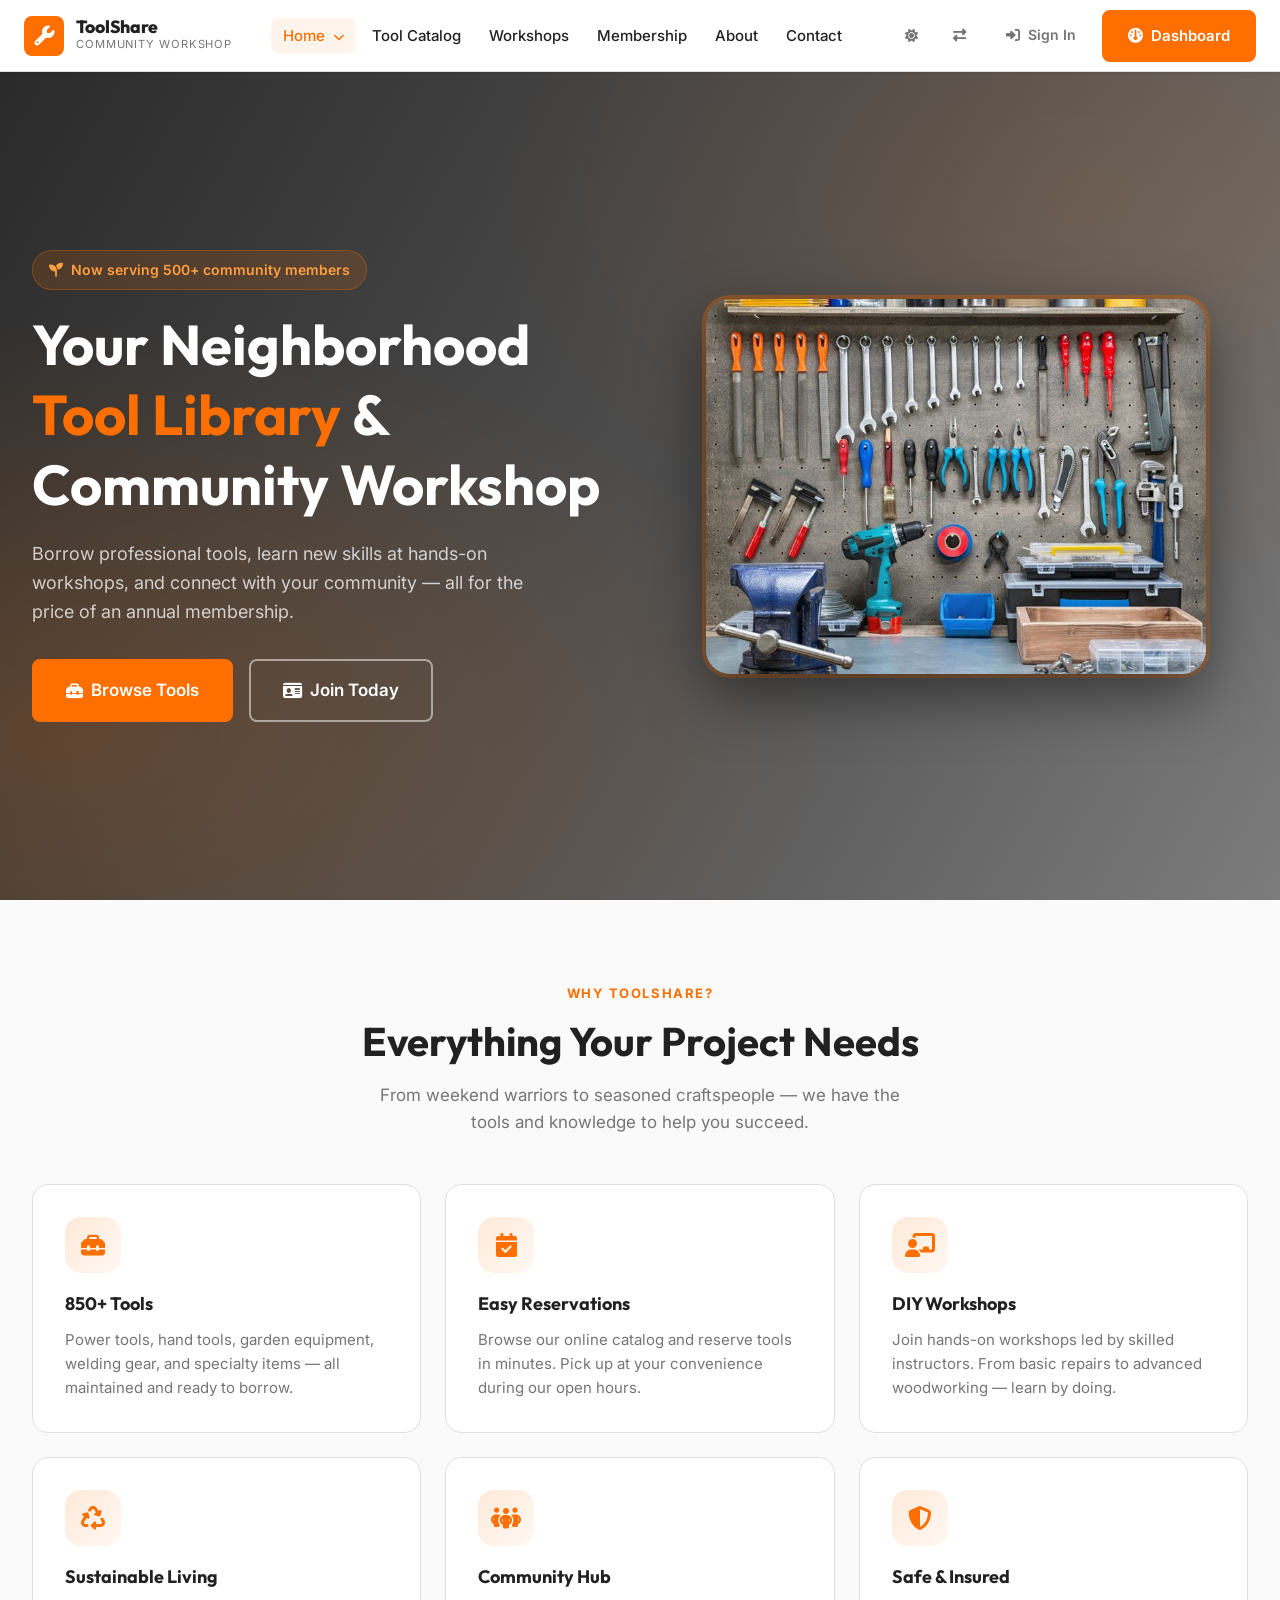
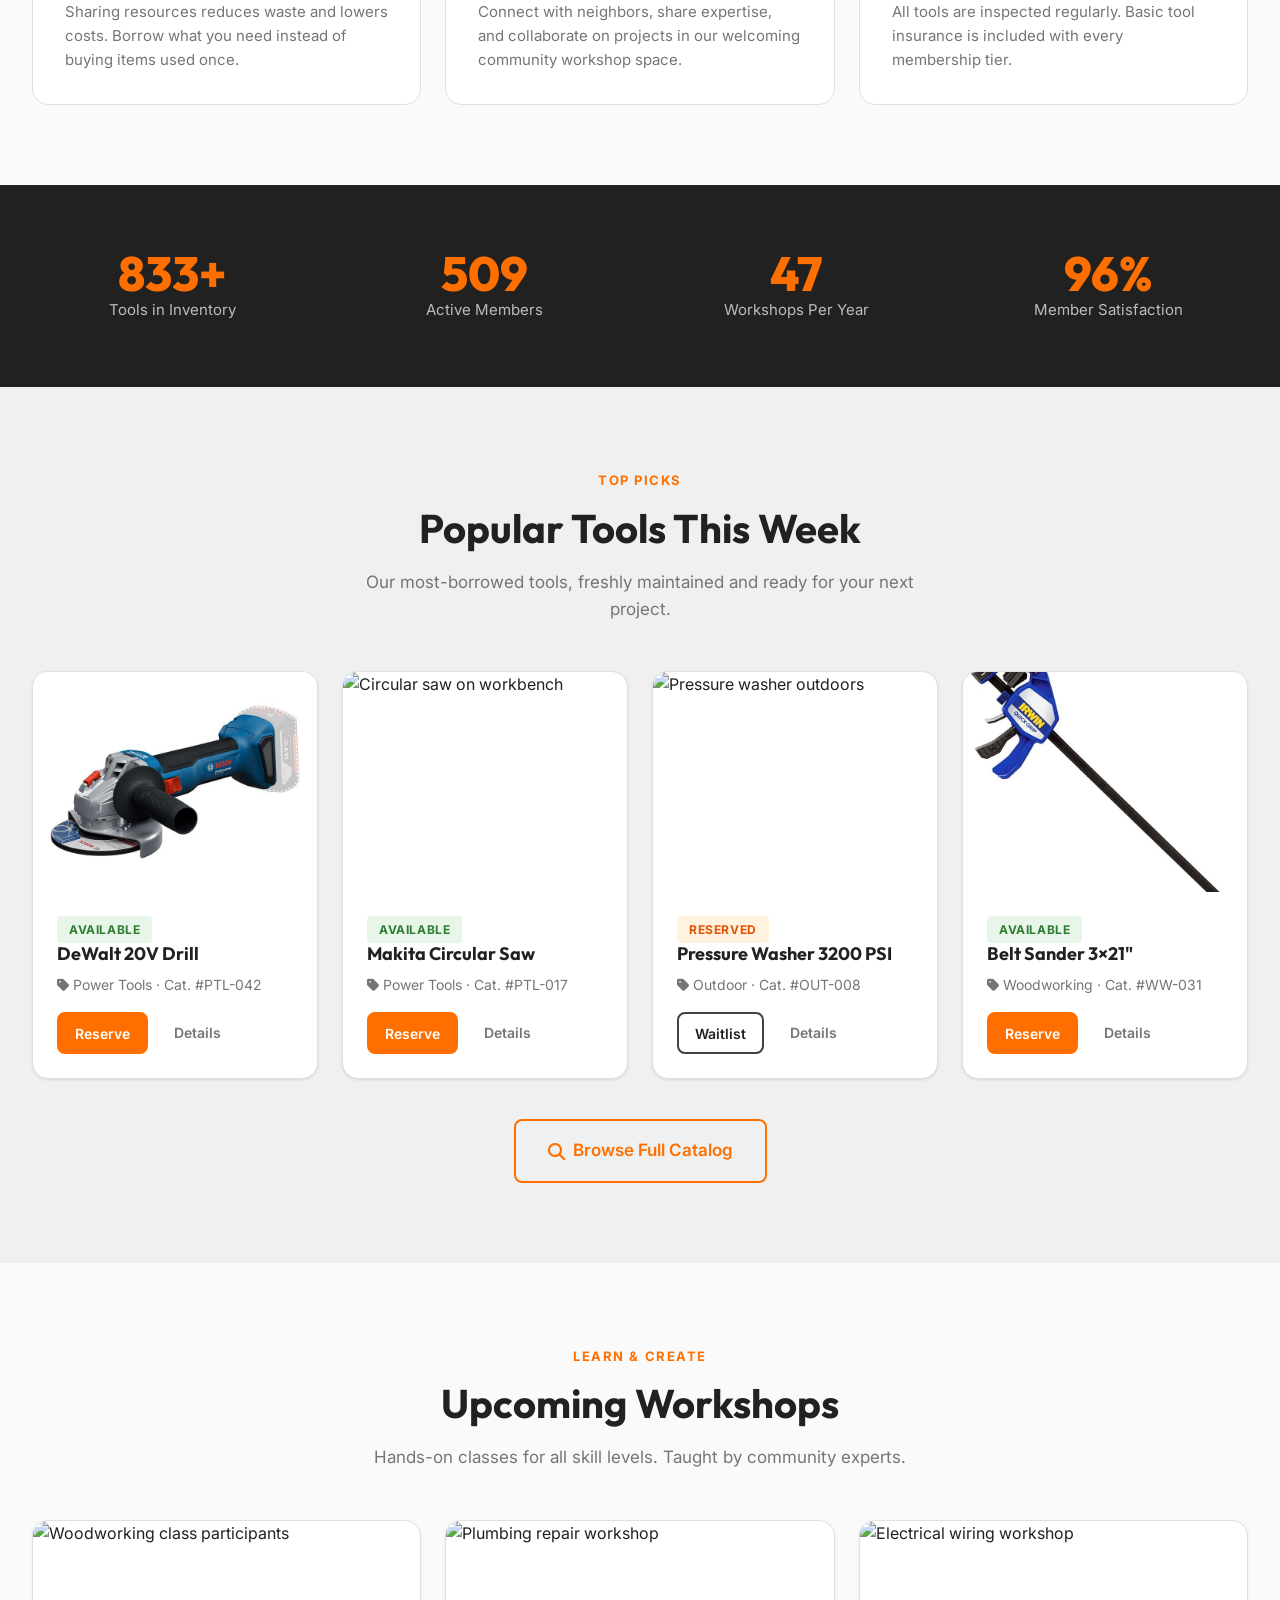
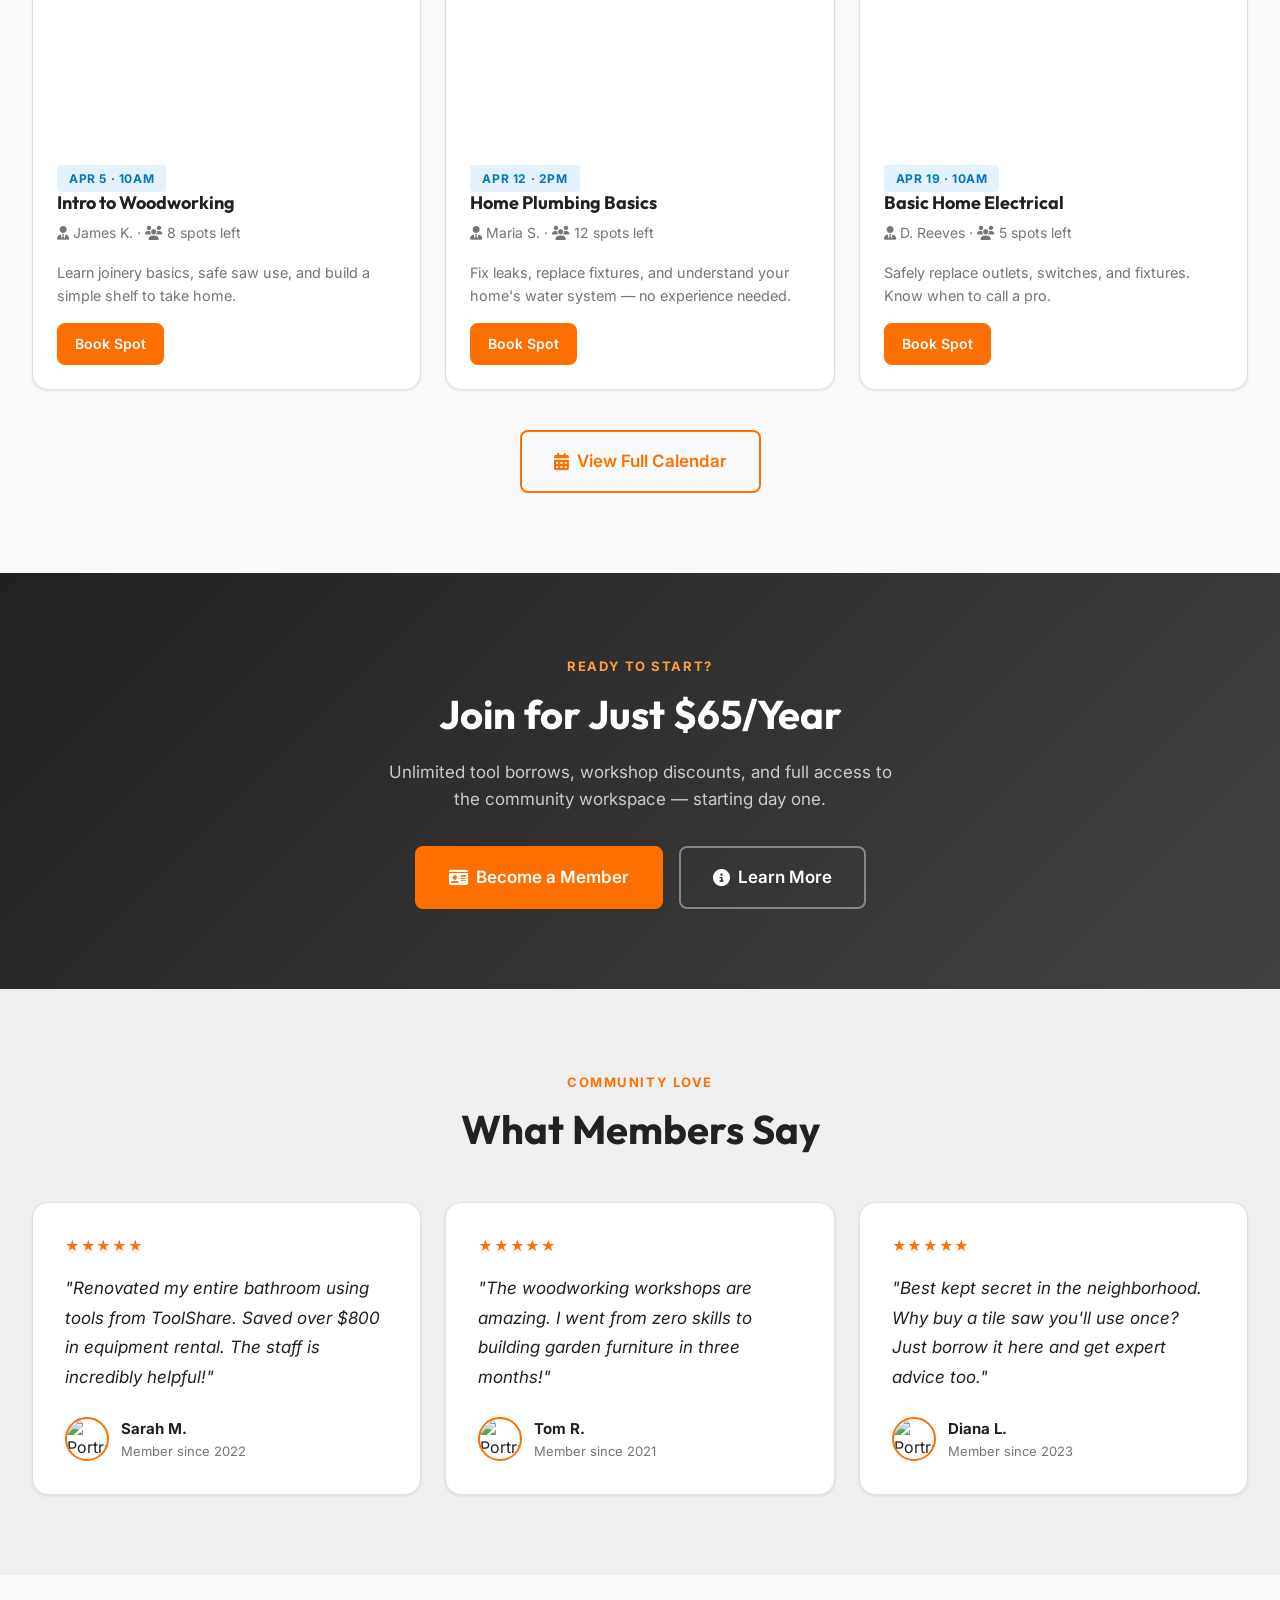
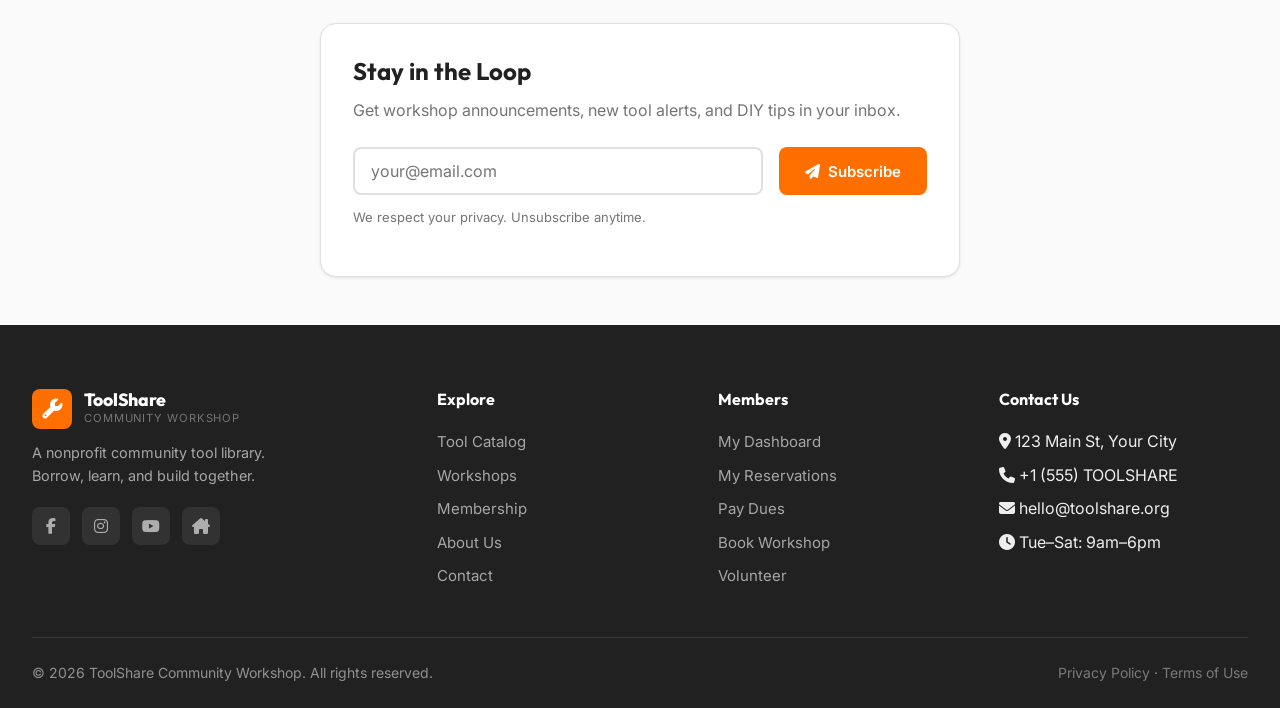
==== index.html @ 98b86b9d "first commit" ====
<!DOCTYPE html>
<html lang="en" data-theme="light" dir="ltr">
<head>
  <meta charset="UTF-8"/>
  <meta name="viewport" content="width=device-width, initial-scale=1.0"/>
  <title>ToolShare – Neighborhood Tool Library & Community Workshop</title>
  <link rel="icon" type="image/svg+xml" href="assets/images/favicon.svg" />
  <meta name="description" content="Borrow tools, reserve equipment, and join DIY workshops at your neighborhood Tool Library. Free for members, open to the community."/>
  <meta name="keywords" content="tool library, DIY workshops, tool rental, community workshop, neighborhood tools"/>
  <meta property="og:title" content="ToolShare – Neighborhood Tool Library"/>
  <meta property="og:description" content="Borrow tools, reserve equipment, and join DIY workshops at your neighborhood Tool Library."/>
  <meta property="og:type" content="website"/>
  <link rel="canonical" href="https://yourdomain.com/"/>
  <!-- Fonts -->
  <link rel="preconnect" href="https://fonts.googleapis.com"/>
  <link rel="preconnect" href="https://fonts.gstatic.com" crossorigin/>
  <link href="https://fonts.googleapis.com/css2?family=Inter:wght@400;500;600;700&family=Outfit:wght@400;600;700;800&display=swap" rel="stylesheet"/>
  <!-- Icons -->
  <link rel="stylesheet" href="https://cdnjs.cloudflare.com/ajax/libs/font-awesome/6.5.0/css/all.min.css"/>
  <!-- Styles -->
  <link rel="stylesheet" href="assets/css/style.css"/>
  <link rel="stylesheet" href="assets/css/dark-mode.css"/>
  <link rel="stylesheet" href="assets/css/rtl.css"/>
  <!-- Structured Data -->
  <script type="application/ld+json">
  {
    "@context": "https://schema.org",
    "@type": "LocalBusiness",
    "name": "ToolShare – Neighborhood Tool Library",
    "description": "Community tool library offering tool rentals and DIY workshops",
    "url": "https://yourdomain.com",
    "telephone": "+1-555-TOOLSHARE",
    "address": { "@type": "PostalAddress", "addressLocality": "Your City", "addressRegion": "ST" }
  }
  </script>
</head>
<body>

<!-- ═══════════════════════ NAVBAR ═══════════════════════ -->
<header role="banner">
  <nav class="navbar" aria-label="Main navigation">
    <div class="navbar__inner">
      <!-- Brand -->
      <a class="navbar__brand" href="index.html" aria-label="ToolShare Home">
        <div class="navbar__logo" aria-hidden="true"><i class="fa-solid fa-wrench"></i></div>
        <div>
          <div class="navbar__name">ToolShare</div>
          <div class="navbar__tagline">Community Workshop</div>
        </div>
      </a>
      <!-- Desktop Links -->
      <ul class="nav-links" role="list">
        <li class="dropdown">
          <a href="#" class="active" aria-haspopup="true" aria-expanded="false">Home <i class="fa-solid fa-chevron-down" style="font-size:0.75em;margin-left:4px;"></i></a>
          <ul class="dropdown-menu" aria-label="Home submenu">
            <li><a href="index.html" class="active">Home 1</a></li>
            <li><a href="index2.html">Home 2</a></li>
          </ul>
        </li>
        <li><a href="pages/catalog.html">Tool Catalog</a></li>
        <li><a href="pages/workshops.html">Workshops</a></li>
        <li><a href="pages/membership.html">Membership</a></li>
        <li><a href="pages/about.html">About</a></li>
        <li><a href="pages/contact.html">Contact</a></li>
      </ul>
      <!-- Controls -->
      <div class="nav-ctrls">
        <button class="icon-btn" id="themeToggle" aria-label="Toggle dark mode" aria-pressed="false">
          <i class="fa-solid fa-sun icon-sun" aria-hidden="true"></i>
          <i class="fa-solid fa-moon icon-moon" aria-hidden="true"></i>
        </button>
        <button class="icon-btn" id="rtlToggle" title="Switch to RTL" aria-label="Toggle RTL layout">
          <i class="fa-solid fa-right-left" aria-hidden="true"></i>
        </button>
        <a href="pages/login.html" class="btn btn-ghost btn-sm hd">
          <i class="fa-solid fa-right-to-bracket" aria-hidden="true"></i>Sign In
        </a>
        <a href="dashboard/user.html" class="btn btn-primary hd">
          <i class="fa-solid fa-gauge" aria-hidden="true"></i>Dashboard
        </a>
        <button class="hamburger" id="hamburger" aria-expanded="false" aria-controls="navDrawer" aria-label="Open menu">
          <span></span><span></span><span></span>
        </button>
      </div>
    </div>
  </nav>
  <!-- Mobile Drawer -->
  <div class="nav-drawer" id="navDrawer" role="navigation" aria-label="Mobile navigation">
    <a href="index.html" class="active"><i class="fa-solid fa-house"></i> Home 1</a>
    <a href="index2.html"><i class="fa-solid fa-house"></i> Home 2</a>
    <a href="pages/catalog.html"><i class="fa-solid fa-toolbox"></i> Tool Catalog</a>
    <a href="pages/workshops.html"><i class="fa-solid fa-calendar-days"></i> Workshops</a>
    <a href="pages/membership.html"><i class="fa-solid fa-id-card"></i> Membership</a>
    <a href="pages/about.html"><i class="fa-solid fa-circle-info"></i> About</a>
    <a href="pages/contact.html"><i class="fa-solid fa-envelope"></i> Contact</a>
    <a href="pages/login.html"><i class="fa-solid fa-right-to-bracket"></i> Sign In</a>
    <a href="dashboard/user.html"><i class="fa-solid fa-gauge"></i> Dashboard</a>
  </div>
</header>

<!-- ═══════════════════════ HERO ═══════════════════════ -->
<main id="main-content">
<section class="hero" aria-labelledby="hero-heading"
  style="--hero-bg:url('https://images.unsplash.com/photo-1558618666-fcd25c85cd64?w=1920&h=1080&fit=crop&q=80')">
  <div class="container hero__inner">
    <!-- Left: Text & CTAs -->
    <div class="hero__text reveal">
      <div class="hero__eyebrow" aria-label="Community feature">
        <i class="fa-solid fa-seedling" aria-hidden="true"></i>
        Now serving 500+ community members
      </div>
      <h1 id="hero-heading">
        Your Neighborhood<br>
        <span class="text-accent">Tool Library</span> &amp;<br>
        Community Workshop
      </h1>
      <p>Borrow professional tools, learn new skills at hands-on workshops, and connect with your community — all for the price of an annual membership.</p>
      <div class="hero__actions">
        <a href="pages/catalog.html" class="btn btn-primary btn-lg">
          <i class="fa-solid fa-toolbox" aria-hidden="true"></i>Browse Tools
        </a>
        <a href="pages/membership.html" class="btn btn-outline btn-lg" style="color:#fff;border-color:rgba(255,255,255,.5)">
          <i class="fa-solid fa-id-card" aria-hidden="true"></i>Join Today
        </a>
      </div>
    </div>
    <!-- Right: Hero Image -->
    <div class="hero__img-wrap reveal-right" aria-hidden="true">
      <img
        src="./assets/images/home.jfif"
        alt="Community member using a power drill in the workshop"
        width="800" height="600"
        loading="eager"/>
    </div>
  </div>
</section>


<!-- ═══════════════════════ FEATURES ═══════════════════════ -->
<section class="section" aria-labelledby="features-heading">
  <div class="container">
    <div class="section__header reveal">
      <span class="section__label">Why ToolShare?</span>
      <h2 id="features-heading" class="section__title">Everything Your Project Needs</h2>
      <p class="section__subtitle">From weekend warriors to seasoned craftspeople — we have the tools and knowledge to help you succeed.</p>
    </div>
    <div class="grid grid-3" data-stagger>
      <div class="feature-card reveal">
        <div class="feature-icon" aria-hidden="true"><i class="fa-solid fa-toolbox"></i></div>
        <h3>850+ Tools</h3>
        <p>Power tools, hand tools, garden equipment, welding gear, and specialty items — all maintained and ready to borrow.</p>
      </div>
      <div class="feature-card reveal">
        <div class="feature-icon" aria-hidden="true"><i class="fa-solid fa-calendar-check"></i></div>
        <h3>Easy Reservations</h3>
        <p>Browse our online catalog and reserve tools in minutes. Pick up at your convenience during our open hours.</p>
      </div>
      <div class="feature-card reveal">
        <div class="feature-icon" aria-hidden="true"><i class="fa-solid fa-chalkboard-user"></i></div>
        <h3>DIY Workshops</h3>
        <p>Join hands-on workshops led by skilled instructors. From basic repairs to advanced woodworking — learn by doing.</p>
      </div>
      <div class="feature-card reveal">
        <div class="feature-icon" aria-hidden="true"><i class="fa-solid fa-recycle"></i></div>
        <h3>Sustainable Living</h3>
        <p>Sharing resources reduces waste and lowers costs. Borrow what you need instead of buying items used once.</p>
      </div>
      <div class="feature-card reveal">
        <div class="feature-icon" aria-hidden="true"><i class="fa-solid fa-people-group"></i></div>
        <h3>Community Hub</h3>
        <p>Connect with neighbors, share expertise, and collaborate on projects in our welcoming community workshop space.</p>
      </div>
      <div class="feature-card reveal">
        <div class="feature-icon" aria-hidden="true"><i class="fa-solid fa-shield-halved"></i></div>
        <h3>Safe &amp; Insured</h3>
        <p>All tools are inspected regularly. Basic tool insurance is included with every membership tier.</p>
      </div>
    </div>
  </div>
</section>

<!-- ═══════════════════════ STATS BANNER ═══════════════════════ -->
<section class="stats-banner" aria-label="Community statistics">
  <div class="container">
    <div class="grid grid-4" style="gap:var(--sp-8)">
      <div class="stat-item reveal">
        <span class="stat-number" data-count="850" data-suffix="+">0+</span>
        <span class="stat-label">Tools in Inventory</span>
      </div>
      <div class="stat-item reveal">
        <span class="stat-number" data-count="520" data-suffix="">0</span>
        <span class="stat-label">Active Members</span>
      </div>
      <div class="stat-item reveal">
        <span class="stat-number" data-count="48" data-suffix="">0</span>
        <span class="stat-label">Workshops Per Year</span>
      </div>
      <div class="stat-item reveal">
        <span class="stat-number" data-count="98" data-suffix="%">0%</span>
        <span class="stat-label">Member Satisfaction</span>
      </div>
    </div>
  </div>
</section>

<!-- ═══════════════════════ FEATURED TOOLS ═══════════════════════ -->
<section class="section section-bg-alt" aria-labelledby="tools-heading">
  <div class="container">
    <div class="section__header reveal">
      <span class="section__label">Top Picks</span>
      <h2 id="tools-heading" class="section__title">Popular Tools This Week</h2>
      <p class="section__subtitle">Our most-borrowed tools, freshly maintained and ready for your next project.</p>
    </div>
    <div class="grid grid-4">
      <!-- Tool Card 1 -->
      <article class="card reveal">
        <img class="card__img" src="./assets/images/Bosch Angle Grinder.jfif"
             alt="DeWalt 20V Cordless Drill" loading="lazy"/>
        <div class="card__body">
          <span class="card__badge badge-available">Available</span>
          <h3 class="card__title">DeWalt 20V Drill</h3>
          <p class="card__meta"><i class="fa-solid fa-tag" aria-hidden="true"></i> Power Tools · Cat. #PTL-042</p>
          <div class="card__actions">
            <button class="btn btn-primary btn-sm" data-reserve aria-label="Reserve DeWalt 20V Drill">Reserve</button>
            <a href="pages/catalog.html" class="btn btn-ghost btn-sm">Details</a>
          </div>
        </div>
      </article>
      <!-- Tool Card 2 -->
      <article class="card reveal">
        <img class="card__img" src="https://images.unsplash.com/photo-1504148455328-c376907d081c?w=400&h=220&fit=crop"
             alt="Circular saw on workbench" loading="lazy"/>
        <div class="card__body">
          <span class="card__badge badge-available">Available</span>
          <h3 class="card__title">Makita Circular Saw</h3>
          <p class="card__meta"><i class="fa-solid fa-tag" aria-hidden="true"></i> Power Tools · Cat. #PTL-017</p>
          <div class="card__actions">
            <button class="btn btn-primary btn-sm" data-reserve aria-label="Reserve Makita Circular Saw">Reserve</button>
            <a href="pages/catalog.html" class="btn btn-ghost btn-sm">Details</a>
          </div>
        </div>
      </article>
      <!-- Tool Card 3 -->
      <article class="card reveal">
        <img class="card__img" src="https://images.unsplash.com/photo-1572981779307-38b8cabb2407?w=400&h=220&fit=crop"
             alt="Pressure washer outdoors" loading="lazy"/>
        <div class="card__body">
          <span class="card__badge badge-reserved">Reserved</span>
          <h3 class="card__title">Pressure Washer 3200 PSI</h3>
          <p class="card__meta"><i class="fa-solid fa-tag" aria-hidden="true"></i> Outdoor · Cat. #OUT-008</p>
          <div class="card__actions">
            <button class="btn btn-secondary btn-sm" disabled aria-label="Pressure washer currently reserved">Waitlist</button>
            <a href="pages/catalog.html" class="btn btn-ghost btn-sm">Details</a>
          </div>
        </div>
      </article>
      <!-- Tool Card 4 -->
      <article class="card reveal">
        <img class="card__img" src="./assets/images/Irwin F-Clamp 24.jpg"
             alt="Belt sander woodworking tool" loading="lazy"/>
        <div class="card__body">
          <span class="card__badge badge-available">Available</span>
          <h3 class="card__title">Belt Sander 3×21"</h3>
          <p class="card__meta"><i class="fa-solid fa-tag" aria-hidden="true"></i> Woodworking · Cat. #WW-031</p>
          <div class="card__actions">
            <button class="btn btn-primary btn-sm" data-reserve aria-label="Reserve Belt Sander">Reserve</button>
            <a href="pages/catalog.html" class="btn btn-ghost btn-sm">Details</a>
          </div>
        </div>
      </article>
    </div>
    <div class="text-center" style="margin-top:var(--sp-10)">
      <a href="pages/catalog.html" class="btn btn-outline btn-lg reveal">
        <i class="fa-solid fa-magnifying-glass" aria-hidden="true"></i>Browse Full Catalog
      </a>
    </div>
  </div>
</section>

<!-- ═══════════════════════ UPCOMING WORKSHOPS ═══════════════════════ -->
<section class="section" aria-labelledby="workshops-heading">
  <div class="container">
    <div class="section__header reveal">
      <span class="section__label">Learn &amp; Create</span>
      <h2 id="workshops-heading" class="section__title">Upcoming Workshops</h2>
      <p class="section__subtitle">Hands-on classes for all skill levels. Taught by community experts.</p>
    </div>
    <div class="grid grid-3">
      <article class="card reveal">
        <img class="card__img" src="https://images.unsplash.com/photo-1567361808960-dec9cb578182?w=400&h=220&fit=crop"
             alt="Woodworking class participants" loading="lazy"/>
        <div class="card__body">
          <span class="card__badge badge-upcoming">Apr 5 · 10am</span>
          <h3 class="card__title">Intro to Woodworking</h3>
          <p class="card__meta"><i class="fa-solid fa-user-tie" aria-hidden="true"></i> James K. · <i class="fa-solid fa-users" aria-hidden="true"></i> 8 spots left</p>
          <p style="font-size:.9rem;color:var(--color-text-muted);margin-bottom:var(--sp-4)">Learn joinery basics, safe saw use, and build a simple shelf to take home.</p>
          <a href="pages/workshops.html" class="btn btn-primary btn-sm">Book Spot</a>
        </div>
      </article>
      <article class="card reveal">
        <img class="card__img" src="https://images.unsplash.com/photo-1621905252507-b35492cc74b4?w=400&h=220&fit=crop"
             alt="Plumbing repair workshop" loading="lazy"/>
        <div class="card__body">
          <span class="card__badge badge-upcoming">Apr 12 · 2pm</span>
          <h3 class="card__title">Home Plumbing Basics</h3>
          <p class="card__meta"><i class="fa-solid fa-user-tie" aria-hidden="true"></i> Maria S. · <i class="fa-solid fa-users" aria-hidden="true"></i> 12 spots left</p>
          <p style="font-size:.9rem;color:var(--color-text-muted);margin-bottom:var(--sp-4)">Fix leaks, replace fixtures, and understand your home's water system — no experience needed.</p>
          <a href="pages/workshops.html" class="btn btn-primary btn-sm">Book Spot</a>
        </div>
      </article>
      <article class="card reveal">
        <img class="card__img" src="https://images.unsplash.com/photo-1558618666-fcd25c85cd64?w=400&h=220&fit=crop"
             alt="Electrical wiring workshop" loading="lazy"/>
        <div class="card__body">
          <span class="card__badge badge-upcoming">Apr 19 · 10am</span>
          <h3 class="card__title">Basic Home Electrical</h3>
          <p class="card__meta"><i class="fa-solid fa-user-tie" aria-hidden="true"></i> D. Reeves · <i class="fa-solid fa-users" aria-hidden="true"></i> 5 spots left</p>
          <p style="font-size:.9rem;color:var(--color-text-muted);margin-bottom:var(--sp-4)">Safely replace outlets, switches, and fixtures. Know when to call a pro.</p>
          <a href="pages/workshops.html" class="btn btn-primary btn-sm">Book Spot</a>
        </div>
      </article>
    </div>
    <div class="text-center" style="margin-top:var(--sp-10)">
      <a href="pages/workshops.html" class="btn btn-outline btn-lg reveal">
        <i class="fa-solid fa-calendar-days" aria-hidden="true"></i>View Full Calendar
      </a>
    </div>
  </div>
</section>

<!-- ═══════════════════════ MEMBERSHIP CTA ═══════════════════════ -->
<section class="section" style="background:linear-gradient(135deg,var(--color-primary),var(--color-secondary))" aria-labelledby="cta-heading">
  <div class="container text-center">
    <div class="reveal">
      <span class="section__label" style="color:var(--color-accent-light)">Ready to start?</span>
      <h2 id="cta-heading" style="color:#fff;margin-bottom:var(--sp-5)">Join for Just $65/Year</h2>
      <p style="color:rgba(255,255,255,.75);font-size:1.0625rem;max-width:520px;margin:0 auto var(--sp-8)">
        Unlimited tool borrows, workshop discounts, and full access to the community workspace — starting day one.
      </p>
      <div class="flex justify-center gap-4 flex-wrap">
        <a href="pages/membership.html" class="btn btn-primary btn-lg">
          <i class="fa-solid fa-id-card" aria-hidden="true"></i>Become a Member
        </a>
        <a href="pages/about.html" class="btn btn-outline btn-lg" style="color:#fff;border-color:rgba(255,255,255,.4)">
          <i class="fa-solid fa-circle-info" aria-hidden="true"></i>Learn More
        </a>
      </div>
    </div>
  </div>
</section>

<!-- ═══════════════════════ TESTIMONIALS ═══════════════════════ -->
<section class="section section-bg-alt" aria-labelledby="testimonials-heading">
  <div class="container">
    <div class="section__header reveal">
      <span class="section__label">Community Love</span>
      <h2 id="testimonials-heading" class="section__title">What Members Say</h2>
    </div>
    <div class="grid grid-3">
      <div class="testimonial-card reveal">
        <div class="stars" aria-label="5 out of 5 stars">★★★★★</div>
        <blockquote>"Renovated my entire bathroom using tools from ToolShare. Saved over $800 in equipment rental. The staff is incredibly helpful!"</blockquote>
        <div class="testimonial-author">
          <img class="testimonial-avatar" src="https://i.pravatar.cc/44?img=12" alt="Portrait of Sarah M."/>
          <div>
            <div class="testimonial-name">Sarah M.</div>
            <div class="testmonial-role">Member since 2022</div>
          </div>
        </div>
      </div>
      <div class="testimonial-card reveal">
        <div class="stars" aria-label="5 out of 5 stars">★★★★★</div>
        <blockquote>"The woodworking workshops are amazing. I went from zero skills to building garden furniture in three months!"</blockquote>
        <div class="testimonial-author">
          <img class="testimonial-avatar" src="https://i.pravatar.cc/44?img=33" alt="Portrait of Tom R."/>
          <div>
            <div class="testimonial-name">Tom R.</div>
            <div class="testmonial-role">Member since 2021</div>
          </div>
        </div>
      </div>
      <div class="testimonial-card reveal">
        <div class="stars" aria-label="5 out of 5 stars">★★★★★</div>
        <blockquote>"Best kept secret in the neighborhood. Why buy a tile saw you'll use once? Just borrow it here and get expert advice too."</blockquote>
        <div class="testimonial-author">
          <img class="testimonial-avatar" src="https://i.pravatar.cc/44?img=47" alt="Portrait of Diana L."/>
          <div>
            <div class="testimonial-name">Diana L.</div>
            <div class="testmonial-role">Member since 2023</div>
          </div>
        </div>
      </div>
    </div>
  </div>
</section>

<!-- ═══════════════════════ NEWSLETTER ═══════════════════════ -->
<section class="section-sm" aria-labelledby="newsletter-heading">
  <div class="container">
    <div class="card reveal" style="max-width:640px;margin:0 auto;padding:var(--sp-8)">
      <h2 id="newsletter-heading" style="font-size:1.5rem;margin-bottom:var(--sp-3)">Stay in the Loop</h2>
      <p style="color:var(--color-text-muted);margin-bottom:var(--sp-6)">Get workshop announcements, new tool alerts, and DIY tips in your inbox.</p>
      <!-- TODO: Replace action with Mailchimp/ConvertKit endpoint -->
      <form id="newsletterForm" action="#" method="POST" class="flex gap-4 flex-wrap" aria-label="Newsletter signup">
        <div class="form-group" style="flex:1;min-width:220px;margin-bottom:0">
          <label for="nlEmail" class="sr-only">Email address</label>
          <input type="email" id="nlEmail" name="email" class="form-control" placeholder="your@email.com" required
                 aria-required="true" autocomplete="email"/>
        </div>
        <button type="submit" class="btn btn-primary" style="white-space:nowrap">
          <i class="fa-solid fa-paper-plane" aria-hidden="true"></i>Subscribe
        </button>
      </form>
      <p class="form-hint" style="margin-top:var(--sp-3)">We respect your privacy. Unsubscribe anytime.</p>
    </div>
  </div>
</section>
</main>

<!-- ═══════════════════════ FOOTER ═══════════════════════ -->
<footer class="footer" role="contentinfo">
  <div class="container">
    <div class="grid footer__grid" style="grid-template-columns:1.5fr 1fr 1fr 1fr;gap:var(--sp-8)">
      <div class="footer__brand">
        <a class="navbar__brand" href="index.html" aria-label="ToolShare Home">
          <div class="navbar__logo" aria-hidden="true"><i class="fa-solid fa-wrench"></i></div>
          <div>
            <div class="navbar__name" style="color:#fff">ToolShare</div>
            <div class="navbar__tagline">Community Workshop</div>
          </div>
        </a>
        <p>A nonprofit community tool library. Borrow, learn, and build together.</p>
        <div class="social-links" style="margin-top:var(--sp-5)">
          <a href="#" aria-label="Facebook"><i class="fa-brands fa-facebook-f" aria-hidden="true"></i></a>
          <a href="#" aria-label="Instagram"><i class="fa-brands fa-instagram" aria-hidden="true"></i></a>
          <a href="#" aria-label="YouTube"><i class="fa-brands fa-youtube" aria-hidden="true"></i></a>
          <a href="#" aria-label="Nextdoor"><i class="fa-solid fa-house-chimney" aria-hidden="true"></i></a>
        </div>
      </div>
      <div>
        <h4>Explore</h4>
        <ul class="footer__links">
          <li><a href="pages/catalog.html">Tool Catalog</a></li>
          <li><a href="pages/workshops.html">Workshops</a></li>
          <li><a href="pages/membership.html">Membership</a></li>
          <li><a href="pages/about.html">About Us</a></li>
          <li><a href="pages/contact.html">Contact</a></li>
        </ul>
      </div>
      <div>
        <h4>Members</h4>
        <ul class="footer__links">
          <li><a href="dashboard/user.html">My Dashboard</a></li>
          <li><a href="dashboard/user.html#reservations">My Reservations</a></li>
          <li><a href="dashboard/user.html#dues">Pay Dues</a></li>
          <li><a href="pages/workshops.html">Book Workshop</a></li>
          <li><a href="#">Volunteer</a></li>
        </ul>
      </div>
      <div>
        <h4>Contact Us</h4>
        <ul class="footer__links">
          <li><i class="fa-solid fa-location-dot" aria-hidden="true"></i> 123 Main St, Your City</li>
          <li><i class="fa-solid fa-phone" aria-hidden="true"></i> +1 (555) TOOLSHARE</li>
          <li><i class="fa-solid fa-envelope" aria-hidden="true"></i> hello@toolshare.org</li>
          <li><i class="fa-solid fa-clock" aria-hidden="true"></i> Tue–Sat: 9am–6pm</li>
        </ul>
      </div>
    </div>
    <div class="footer__bottom">
      <p>&copy; 2026 ToolShare Community Workshop. All rights reserved.</p>
      <p><a href="#" style="color:rgba(255,255,255,.4)">Privacy Policy</a> · <a href="#" style="color:rgba(255,255,255,.4)">Terms of Use</a></p>
    </div>
  </div>
</footer>

<!-- ═══════════════════════ RESERVE MODAL ═══════════════════════ -->
<div class="modal-overlay" id="reserveModal" role="dialog" aria-modal="true" aria-labelledby="reserveModalTitle" aria-hidden="true">
  <div class="modal">
    <div class="modal__header">
      <h3 id="reserveModalTitle">Reserve Tool</h3>
      <button class="modal__close" data-modal-close aria-label="Close reservation modal">
        <i class="fa-solid fa-xmark" aria-hidden="true"></i>
      </button>
    </div>
    <p style="margin-bottom:var(--sp-5)">Reserving: <strong id="reserveToolName">Tool</strong></p>
    <form data-validate action="#" method="POST" aria-label="Tool reservation form">
      <div class="form-group">
        <label for="resName" class="form-label">Full Name <span class="required" aria-hidden="true">*</span></label>
        <input type="text" id="resName" name="name" class="form-control" placeholder="Jane Smith"
               data-rules="required|minLength:2" aria-required="true"/>
        <span class="form-error" role="alert"></span>
      </div>
      <div class="form-group">
        <label for="resDate" class="form-label">Pickup Date <span class="required" aria-hidden="true">*</span></label>
        <input type="date" id="resDate" name="date" class="form-control"
               data-rules="required" aria-required="true"/>
        <span class="form-error" role="alert"></span>
      </div>
      <div class="form-group">
        <label for="resDuration" class="form-label">Duration</label>
        <select id="resDuration" name="duration" class="form-control">
          <option value="1">1 Day</option>
          <option value="3">3 Days</option>
          <option value="7">1 Week</option>
          <option value="14">2 Weeks</option>
        </select>
      </div>
      <div class="form-group">
        <label for="resNotes" class="form-label">Notes (optional)</label>
        <textarea id="resNotes" name="notes" class="form-control" rows="2" placeholder="Any special instructions…"></textarea>
      </div>
      <div class="flex gap-4" style="justify-content:flex-end">
        <button type="button" class="btn btn-ghost" data-modal-close>Cancel</button>
        <button type="submit" class="btn btn-primary">
          <i class="fa-solid fa-check" aria-hidden="true"></i>Confirm Reservation
        </button>
      </div>
    </form>
  </div>
</div>

<!-- ═══════════════════════ TOAST CONTAINER ═══════════════════════ -->
<div class="toast-container" aria-live="polite" aria-label="Notifications"></div>

<!-- Scripts -->
<script src="assets/js/main.js"></script>
</body>
</html>
---- assets/css/style.css ----
/* ============================================================
   TOOL LIBRARY – Main Stylesheet
   Color Palette: Primary #212121 | Secondary #424242 | Accent #FF6F00
   Background #FAFAFA | Text #212121 (light) / #EEEEEE (dark)
   ============================================================ */

/* ── CSS Variables ── */
:root {
  --color-primary:     #212121;
  --color-secondary:   #424242;
  --color-accent:      #FF6F00;
  --color-accent-dark: #E65100;
  --color-accent-light:#FFA040;
  --color-bg:          #FAFAFA;
  --color-bg-alt:      #F0F0F0;
  --color-surface:     #FFFFFF;
  --color-border:      #E0E0E0;
  --color-text:        #212121;
  --color-text-muted:  #757575;
  --color-text-inv:    #EEEEEE;
  --color-success:     #2E7D32;
  --color-warning:     #F57F17;
  --color-error:       #C62828;
  --color-info:        #0277BD;

  --shadow-sm:   0 1px 3px rgba(0,0,0,.10);
  --shadow-md:   0 4px 12px rgba(0,0,0,.12);
  --shadow-lg:   0 8px 28px rgba(0,0,0,.15);
  --shadow-accent: 0 4px 20px rgba(255,111,0,.35);

  --radius-sm:  4px;
  --radius-md:  8px;
  --radius-lg:  16px;
  --radius-xl:  24px;

  --sp-1:  4px;
  --sp-2:  8px;
  --sp-3:  12px;
  --sp-4:  16px;
  --sp-5:  20px;
  --sp-6:  24px;
  --sp-8:  32px;
  --sp-10: 40px;
  --sp-12: 48px;
  --sp-16: 64px;
  --sp-20: 80px;

  --font-sans:  'Inter', 'Outfit', sans-serif;
  --font-head:  'Outfit', 'Inter', sans-serif;
  --font-mono:  'JetBrains Mono', monospace;

  --nav-height: 72px;
  --transition: 0.25s ease;
  --transition-slow: 0.4s ease;
}

/* ── Reset ── */
*,*::before,*::after{box-sizing:border-box;margin:0;padding:0}
html{scroll-behavior:smooth;font-size:16px;-webkit-text-size-adjust:100%}
body{
  font-family:var(--font-sans);
  background:var(--color-bg);
  color:var(--color-text);
  line-height:1.6;
  min-height:100vh;
  overflow-x:hidden;
}
img,video{max-width:100%;height:auto;display:block}
a{color:var(--color-accent);text-decoration:none;transition:color var(--transition)}
a:hover{color:var(--color-accent-dark)}
ul{list-style:none}
button{cursor:pointer;border:none;background:none;font-family:inherit}
input,textarea,select{font-family:inherit}

/* ── Typography ── */
h1,h2,h3,h4,h5,h6{font-family:var(--font-head);font-weight:700;line-height:1.25;color:var(--color-primary)}
h1{font-size:clamp(2rem,5vw,3.5rem)}
h2{font-size:clamp(1.5rem,3.5vw,2.5rem)}
h3{font-size:clamp(1.25rem,2.5vw,1.75rem)}
h4{font-size:1.125rem}
p{margin-bottom:var(--sp-4)}
.text-accent{color:var(--color-accent)}
.text-muted{color:var(--color-text-muted)}
.text-center{text-align:center}

/* ── Container ── */
.container{width:100%;max-width:1280px;margin-inline:auto;padding-inline:var(--sp-4)}
@media(min-width:640px){.container{padding-inline:var(--sp-6)}}
@media(min-width:1024px){.container{padding-inline:var(--sp-8)}}

/* ── Grid ── */
.grid{display:grid;gap:var(--sp-6)}
.grid-2{grid-template-columns:repeat(auto-fit,minmax(min(100%,350px),1fr))}
.grid-3{grid-template-columns:repeat(auto-fit,minmax(min(100%,320px),1fr))}
.grid-4{grid-template-columns:repeat(auto-fit,minmax(min(100%,250px),1fr))}

/* ── Flex Utils ── */
.flex{display:flex}.flex-col{flex-direction:column}
.items-center{align-items:center}.justify-between{justify-content:space-between}
.justify-center{justify-content:center}.gap-2{gap:var(--sp-2)}
.gap-4{gap:var(--sp-4)}.gap-6{gap:var(--sp-6)}
.flex-wrap{flex-wrap:wrap}

/* ╔══════════════════════════════╗
   ║  BUTTONS                     ║
   ╚══════════════════════════════╝ */
.btn{
  display:inline-flex;align-items:center;gap:var(--sp-2);
  padding:var(--sp-3) var(--sp-6);
  border-radius:var(--radius-md);font-weight:600;font-size:.9375rem;
  transition:all var(--transition);cursor:pointer;border:2px solid transparent;
  min-height:44px;white-space:nowrap;
  text-decoration:none;
}

.btn:focus-visible{outline:3px solid var(--color-accent);outline-offset:3px}

.btn-primary{background:var(--color-accent);color:#fff;border-color:var(--color-accent)}
.btn-primary:hover{background:var(--color-accent-dark);border-color:var(--color-accent-dark);
  box-shadow:var(--shadow-accent);transform:translateY(-1px);color:#fff}

.btn-secondary{background:transparent;color:var(--color-primary);border-color:var(--color-secondary)}
.btn-secondary:hover{background:var(--color-secondary);color:#fff}

.btn-outline{background:transparent;color:var(--color-accent);border-color:var(--color-accent)}
.btn-outline:hover{background:var(--color-accent);color:#fff;box-shadow:var(--shadow-accent)}

.btn-ghost{background:transparent;color:var(--color-text-muted);border-color:transparent}
.btn-ghost:hover{background:var(--color-bg-alt);color:var(--color-primary)}

.btn-sm{padding:var(--sp-2) var(--sp-4);font-size:.875rem;min-height:36px}
.btn-lg{padding:var(--sp-4) var(--sp-8);font-size:1.0625rem;min-height:52px}

/* ╔══════════════════════════════╗
   ║  CARDS                       ║
   ╚══════════════════════════════╝ */
.card{
  background:var(--color-surface);border-radius:var(--radius-lg);
  border:1px solid var(--color-border);box-shadow:var(--shadow-sm);
  overflow:hidden;transition:all var(--transition);
}
.card:hover{box-shadow:var(--shadow-md);transform:translateY(-3px)}
.card__img{width:100%;height:220px;object-fit:cover}
.card__body{padding:var(--sp-6)}
.card__badge{
  display:inline-block;padding:var(--sp-1) var(--sp-3);
  border-radius:var(--radius-sm);font-size:.75rem;font-weight:700;
  text-transform:uppercase;letter-spacing:.05em;
}
.badge-available{background:#E8F5E9;color:#2E7D32}
.badge-reserved{background:#FFF3E0;color:#E65100}
.badge-unavailable{background:#FFEBEE;color:#C62828}
.badge-upcoming{background:#E3F2FD;color:#0277BD}
.card__title{font-size:1.125rem;margin-bottom:var(--sp-2)}
.card__meta{font-size:.875rem;color:var(--color-text-muted);margin-bottom:var(--sp-4)}
.card__actions{display:flex;gap:var(--sp-2);flex-wrap:wrap}

/* ╔══════════════════════════════╗
   ║  FORMS                       ║
   ╚══════════════════════════════╝ */
.form-group{margin-bottom:var(--sp-5);position:relative}
.form-label{display:block;font-weight:600;font-size:.875rem;
  margin-bottom:var(--sp-2);color:var(--color-primary)}
.form-label .required{color:var(--color-error)}
.form-control{
  width:100%;padding:var(--sp-3) var(--sp-4);
  border:2px solid var(--color-border);border-radius:var(--radius-md);
  background:var(--color-surface);color:var(--color-text);
  font-size:1rem;transition:border-color var(--transition),box-shadow var(--transition);
  min-height:44px;
}
.form-control:focus{outline:none;border-color:var(--color-accent);
  box-shadow:0 0 0 3px rgba(255,111,0,.15)}
.form-control.is-invalid{border-color:var(--color-error)}
.form-control.is-valid{border-color:var(--color-success)}
.form-error{color:var(--color-error);font-size:.8125rem;margin-top:var(--sp-1);display:none}
.form-error.visible{display:block}
.form-hint{color:var(--color-text-muted);font-size:.8125rem;margin-top:var(--sp-1)}

/* ╔══════════════════════════════╗
   ║  NAVIGATION                  ║
   ╚══════════════════════════════╝ */
.navbar{
  position:sticky;top:0;z-index:1000;height:var(--nav-height);
  background:var(--color-surface);border-bottom:1px solid var(--color-border);
  box-shadow:var(--shadow-sm);transition:background var(--transition),box-shadow var(--transition);
}
.navbar.scrolled{box-shadow:var(--shadow-md)}
.navbar__inner{
  max-width:1280px;margin-inline:auto;padding-inline:var(--sp-6);
  height:100%;display:flex;align-items:center;justify-content:space-between;
}
.navbar__brand{display:flex;align-items:center;gap:var(--sp-3);text-decoration:none}
.navbar__logo{
  width:40px;height:40px;background:var(--color-accent);border-radius:var(--radius-md);
  display:grid;place-items:center;color:#fff;font-size:1.25rem;flex-shrink:0;
}
.navbar__name{font-family:var(--font-head);font-weight:800;font-size:1.1rem;
  color:var(--color-primary);line-height:1.1}
.navbar__tagline{font-size:.7rem;color:var(--color-text-muted);text-transform:uppercase;letter-spacing:.08em}

.nav-links{display:flex;align-items:center;gap:var(--sp-1)}
.nav-links a{
  padding:var(--sp-2) var(--sp-3);border-radius:var(--radius-md);
  font-weight:500;color:var(--color-text);transition:all var(--transition);font-size:.9375rem;
}
.nav-links a:hover,.nav-links a.active{color:var(--color-accent);background:rgba(255,111,0,.08)}

/* Dropdown Navigation */
.dropdown { position: relative; display: inline-block; }
.dropdown-menu {
  position: absolute; top: 100%; left: 0; min-width: 160px;
  background: var(--color-surface); border: 1px solid var(--color-border);
  box-shadow: var(--shadow-md); border-radius: var(--radius-md);
  padding: var(--sp-2) 0; opacity: 0; visibility: hidden;
  transform: translateY(10px); transition: all var(--transition);
  z-index: 2000; list-style: none; display: flex; flex-direction: column;
}
.dropdown:hover .dropdown-menu, .dropdown:focus-within .dropdown-menu {
  opacity: 1; visibility: visible; transform: translateY(0);
}
.dropdown-menu li { display: block; margin: 0; }
.nav-links .dropdown-menu a, .v2-nav-links .dropdown-menu a {
  display: block; padding: var(--sp-2) var(--sp-4);
  color: var(--color-text); font-size: .9375rem; font-weight: 500;
  border-radius: 0; background: transparent;
}
.nav-links .dropdown-menu a:hover, .v2-nav-links .dropdown-menu a:hover {
  background: var(--color-bg-alt); color: var(--color-accent);
}

.nav-ctrls{display:flex;align-items:center;gap:var(--sp-2)}

/* Theme & RTL toggles */
.icon-btn{
  width:40px;height:40px;display:grid;place-items:center;
  border-radius:var(--radius-md);background:transparent;
  color:var(--color-text-muted);transition:all var(--transition);
  border:1px solid transparent;
}
.icon-btn:hover{background:var(--color-bg-alt);color:var(--color-accent);
  border-color:var(--color-border)}

/* Hamburger */
.hamburger{display:none;width:40px;height:40px;flex-direction:column;
  justify-content:center;gap:5px;padding:var(--sp-2);border-radius:var(--radius-md)}
.hamburger span{display:block;height:2px;background:var(--color-text);
  border-radius:2px;transition:all var(--transition)}
.hamburger.open span:nth-child(1){transform:translateY(7px) rotate(45deg)}
.hamburger.open span:nth-child(2){opacity:0;transform:scaleX(0)}
.hamburger.open span:nth-child(3){transform:translateY(-7px) rotate(-45deg)}

/* Mobile nav drawer */
.nav-drawer{
  display:none;position:fixed;inset:0;top:var(--nav-height);
  background:var(--color-surface);z-index:999;padding:var(--sp-6);
  flex-direction:column;gap:var(--sp-2);overflow-y:auto;
  border-top:1px solid var(--color-border);
}
.nav-drawer.open{display:flex}
.nav-drawer a{
  padding:var(--sp-4);border-radius:var(--radius-md);font-size:1.0625rem;
  font-weight:600;color:var(--color-text);border:1px solid var(--color-border);
  transition:all var(--transition);
}
.nav-drawer a:hover{background:var(--color-accent);color:#fff;border-color:var(--color-accent)}

@media(max-width:1023px){.nav-links{display:none}}
@media(max-width:1023px){.hamburger{display:flex}}

/* ╔══════════════════════════════╗
   ║  HERO                        ║
   ╚══════════════════════════════╝ */
.hero{
  position:relative;min-height:92vh;display:flex;align-items:center;
  /* background-image set per-page via --hero-bg or via inline style */
  --hero-bg: url('https://images.unsplash.com/photo-1504148455328-c376907d081c?w=1600&h=900&fit=crop&q=80');
  background-image: var(--hero-bg);
  background-size:cover;background-position:center;
  overflow:hidden;
}
/* Dark gradient overlay on top of the photo */
.hero::before{
  content:'';position:absolute;inset:0;z-index:0;
  background:linear-gradient(
    120deg,
    rgba(20,20,20,.90) 0%,
    rgba(33,33,33,.78) 55%,
    rgba(20,20,20,.55) 100%
  );
}
/* Subtle orange accent orbs */
.hero::after{
  content:'';position:absolute;inset:0;z-index:0;
  background:
    radial-gradient(ellipse at 5% 80%, rgba(255,111,0,.18) 0%, transparent 45%),
    radial-gradient(ellipse at 85% 15%, rgba(255,111,0,.10) 0%, transparent 40%);
  pointer-events:none;
}
/* Two-column split: text left, hero image right */
.hero__inner{
  position:relative;z-index:1;
  display:grid;
  grid-template-columns:1fr 1fr;
  gap:var(--sp-12);
  align-items:center;
}
/* .hero__text is a natural div wrapper, no extra styles needed */
.hero__img-wrap{
  display:flex;align-items:center;justify-content:center;
}
.hero__img-wrap img{
  width:100%;max-width:500px;
  border-radius:var(--radius-xl);
  box-shadow:0 20px 60px rgba(0,0,0,.5),0 0 0 4px rgba(255,111,0,.35);
  object-fit:cover;aspect-ratio:4/3;
  animation:heroImgFloat 6s ease-in-out infinite;
}
@keyframes heroImgFloat{
  0%,100%{transform:translateY(0)}
  50%{transform:translateY(-10px)}
}
.hero__eyebrow{
  display:inline-flex;align-items:center;gap:var(--sp-2);
  background:rgba(255,111,0,.15);color:var(--color-accent-light);
  padding:var(--sp-2) var(--sp-4);border-radius:var(--radius-xl);
  font-size:.875rem;font-weight:600;border:1px solid rgba(255,111,0,.3);
  margin-bottom:var(--sp-5);
}
.hero h1{color:#fff;margin-bottom:var(--sp-5)}
.hero p{color:rgba(255,255,255,.75);font-size:1.125rem;max-width:520px;margin-bottom:var(--sp-8)}
.hero__actions{display:flex;gap:var(--sp-4);flex-wrap:wrap}
.hero__stats{
  display:flex;gap:var(--sp-8);margin-top:var(--sp-12);flex-wrap:wrap;
}
.hero__stat strong{display:block;font-size:2rem;font-weight:800;color:#fff}
.hero__stat span{font-size:.875rem;color:rgba(255,255,255,.65)}
/* Collapse to single column on smaller screens */
@media(max-width:1023px){
  .hero__inner{grid-template-columns:1fr}
  .hero__img-wrap{display:none}
}

/* ╔══════════════════════════════╗
   ║  SECTION HEADERS             ║
   ╚══════════════════════════════╝ */
.section{padding:var(--sp-20) 0}
.section-sm{padding:var(--sp-12) 0}
.section__header{text-align:center;margin-bottom:var(--sp-12)}
.section__label{
  display:inline-block;color:var(--color-accent);font-weight:700;
  font-size:.8125rem;text-transform:uppercase;letter-spacing:.12em;margin-bottom:var(--sp-3);
}
.section__title{margin-bottom:var(--sp-4)}
.section__subtitle{color:var(--color-text-muted);font-size:1.0625rem;max-width:560px;margin-inline:auto}

/* ╔══════════════════════════════╗
   ║  FEATURES GRID               ║
   ╚══════════════════════════════╝ */
.feature-card{
  padding:var(--sp-8);border-radius:var(--radius-lg);
  background:var(--color-surface);border:1px solid var(--color-border);
  transition:all var(--transition);
}
.feature-card:hover{border-color:var(--color-accent);box-shadow:var(--shadow-md);transform:translateY(-4px)}
.feature-icon{
  width:56px;height:56px;border-radius:var(--radius-lg);
  background:linear-gradient(135deg,rgba(255,111,0,.15),rgba(255,111,0,.05));
  display:grid;place-items:center;color:var(--color-accent);font-size:1.5rem;
  margin-bottom:var(--sp-5);
}
.feature-card h3{margin-bottom:var(--sp-3);font-size:1.125rem}
.feature-card p{color:var(--color-text-muted);font-size:.9375rem;margin:0}

/* ╔══════════════════════════════╗
   ║  FILTER BAR                  ║
   ╚══════════════════════════════╝ */
.filter-bar{
  background:var(--color-surface);padding:var(--sp-5) var(--sp-6);
  border-radius:var(--radius-lg);border:1px solid var(--color-border);
  display:flex;gap:var(--sp-4);flex-wrap:wrap;align-items:center;
  margin-bottom:var(--sp-8);box-shadow:var(--shadow-sm);
}
.filter-bar .form-control{max-width:260px;min-height:40px}
.filter-chips{display:flex;gap:var(--sp-2);flex-wrap:wrap}
.chip{
  padding:var(--sp-1) var(--sp-4);border-radius:var(--radius-xl);
  font-size:.875rem;font-weight:500;cursor:pointer;
  border:2px solid var(--color-border);background:transparent;
  color:var(--color-text-muted);transition:all var(--transition);
}
.chip.active,.chip:hover{background:var(--color-accent);color:#fff;border-color:var(--color-accent)}

/* ╔══════════════════════════════╗
   ║  CALENDAR                    ║
   ╚══════════════════════════════╝ */
.calendar{background:var(--color-surface);border-radius:var(--radius-lg);
  border:1px solid var(--color-border);overflow:hidden;box-shadow:var(--shadow-sm)}
.calendar__header{
  background:var(--color-primary);color:#fff;padding:var(--sp-5) var(--sp-6);
  display:flex;align-items:center;justify-content:space-between;
}
.calendar__header button{color:#fff;opacity:.75;transition:opacity var(--transition)}
.calendar__header button:hover{opacity:1}
.calendar__grid{display:grid;grid-template-columns:repeat(7,1fr)}
.cal-day-name{
  padding:var(--sp-3);text-align:center;font-size:.8125rem;
  font-weight:700;color:var(--color-text-muted);background:var(--color-bg-alt);
}
.cal-day{
  padding:var(--sp-3);text-align:center;cursor:pointer;
  border:1px solid var(--color-border);font-size:.9375rem;
  transition:all var(--transition);min-height:52px;display:flex;
  flex-direction:column;align-items:center;justify-content:center;gap:2px;
}
.cal-day:hover{background:rgba(255,111,0,.08);color:var(--color-accent)}
.cal-day.today{background:var(--color-accent);color:#fff;font-weight:700}
.cal-day.has-event::after{content:'';width:6px;height:6px;
  background:var(--color-accent);border-radius:50%;display:block}
.cal-day.other-month{opacity:.35}

/* ╔══════════════════════════════╗
   ║  STATS BANNER                ║
   ╚══════════════════════════════╝ */
.stats-banner{background:var(--color-primary);color:#fff;padding:var(--sp-16) 0}
.stat-item{text-align:center}
.stat-number{font-family:var(--font-head);font-size:3rem;font-weight:800;
  color:var(--color-accent);display:block;line-height:1}
.stat-label{font-size:.9375rem;color:rgba(255,255,255,.7);margin-top:var(--sp-2)}

/* ╔══════════════════════════════╗
   ║  MEMBERSHIP TIERS            ║
   ╚══════════════════════════════╝ */
.tier-card{
  border-radius:var(--radius-xl);border:2px solid var(--color-border);
  padding:var(--sp-8);transition:all var(--transition);background:var(--color-surface);
  position:relative;
}
.tier-card.featured{border-color:var(--color-accent);box-shadow:var(--shadow-accent)}
.tier-card .popular-tag{
  position:absolute;top:-14px;left:50%;transform:translateX(-50%);
  background:var(--color-accent);color:#fff;padding:var(--sp-1) var(--sp-5);
  border-radius:var(--radius-xl);font-size:.8125rem;font-weight:700;white-space:nowrap;
}
.tier-price{font-size:2.75rem;font-weight:800;color:var(--color-primary);line-height:1}
.tier-period{font-size:.875rem;color:var(--color-text-muted)}
.tier-features{list-style:none;margin:var(--sp-6) 0;display:flex;flex-direction:column;gap:var(--sp-3)}
.tier-features li{display:flex;align-items:center;gap:var(--sp-3);font-size:.9375rem}
.tier-features li i{color:var(--color-accent);font-size:1rem;flex-shrink:0}
.tier-features li.disabled{color:var(--color-text-muted)}
.tier-features li.disabled i{color:var(--color-border)}

/* ╔══════════════════════════════╗
   ║  TESTIMONIALS                ║
   ╚══════════════════════════════╝ */
.testimonial-card{
  background:var(--color-surface);border-radius:var(--radius-lg);
  padding:var(--sp-8);border:1px solid var(--color-border);box-shadow:var(--shadow-sm);
}
.testimonial-card blockquote{font-size:1.0625rem;line-height:1.75;
  color:var(--color-text);margin-bottom:var(--sp-6);font-style:italic}
.testimonial-author{display:flex;align-items:center;gap:var(--sp-3)}
.testimonial-avatar{
  width:44px;height:44px;border-radius:50%;object-fit:cover;border:2px solid var(--color-accent);
}
.testimonial-name{font-weight:700;font-size:.9375rem}
.testmonial-role{font-size:.8125rem;color:var(--color-text-muted)}
.stars{color:var(--color-accent);font-size:.875rem;letter-spacing:.05em;margin-bottom:var(--sp-4)}

/* ╔══════════════════════════════╗
   ║  FOOTER                      ║
   ╚══════════════════════════════╝ */
.footer{background:var(--color-primary);color:var(--color-text-inv);padding:var(--sp-16) 0 var(--sp-6)}
.footer__grid{grid-template-columns:1.5fr 1fr 1fr 1fr}
.footer h4{color:#fff;margin-bottom:var(--sp-5);font-size:1rem}
.footer__brand p{color:rgba(255,255,255,.6);font-size:.9rem;margin-top:var(--sp-3);max-width:260px}
.footer__links{display:flex;flex-direction:column;gap:var(--sp-2)}
.footer__links a{color:rgba(255,255,255,.6);font-size:.9375rem;transition:color var(--transition)}
.footer__links a:hover{color:var(--color-accent)}
.footer__bottom{
  border-top:1px solid rgba(255,255,255,.1);margin-top:var(--sp-12);
  padding-top:var(--sp-6);display:flex;align-items:center;
  justify-content:space-between;flex-wrap:wrap;gap:var(--sp-4);
}
.footer__bottom p{color:rgba(255,255,255,.5);font-size:.875rem;margin:0}
.social-links{display:flex;gap:var(--sp-3)}
.social-links a{
  width:38px;height:38px;border-radius:var(--radius-md);
  background:rgba(255,255,255,.08);display:grid;place-items:center;
  color:rgba(255,255,255,.6);transition:all var(--transition);
}
.social-links a:hover{background:var(--color-accent);color:#fff}

/* ╔══════════════════════════════╗
   ║  MODAL                       ║
   ╚══════════════════════════════╝ */
.modal-overlay{
  position:fixed;inset:0;background:rgba(0,0,0,.6);z-index:2000;
  display:none;place-items:center;padding:var(--sp-4);backdrop-filter:blur(4px);
}
.modal-overlay.open{display:grid}
.modal{
  background:var(--color-surface);border-radius:var(--radius-xl);
  max-width:560px;width:100%;padding:var(--sp-8);
  animation:slideUp .3s ease;position:relative;max-height:90vh;overflow-y:auto;
}
@keyframes slideUp{from{transform:translateY(20px);opacity:0}to{transform:none;opacity:1}}
.modal__header{display:flex;align-items:center;justify-content:space-between;margin-bottom:var(--sp-6)}
.modal__close{
  width:36px;height:36px;border-radius:var(--radius-md);
  background:var(--color-bg-alt);color:var(--color-text-muted);
  display:grid;place-items:center;transition:all var(--transition);
}
.modal__close:hover{background:var(--color-error);color:#fff}

/* ╔══════════════════════════════╗
   ║  SKELETON LOADERS            ║
   ╚══════════════════════════════╝ */
@keyframes shimmer{
  0%{background-position:-400px 0}
  100%{background-position:400px 0}
}
.skeleton{
  background:linear-gradient(90deg,var(--color-bg-alt) 25%,var(--color-border) 50%,var(--color-bg-alt) 75%);
  background-size:800px 100%;animation:shimmer 1.5s infinite;
  border-radius:var(--radius-md);
}
.skeleton-text{height:16px;margin-bottom:var(--sp-2)}
.skeleton-title{height:28px;width:60%;margin-bottom:var(--sp-3)}
.skeleton-img{height:220px;border-radius:var(--radius-md)}

/* ╔══════════════════════════════╗
   ║  TOAST NOTIFICATIONS         ║
   ╚══════════════════════════════╝ */
.toast-container{position:fixed;bottom:var(--sp-6);right:var(--sp-6);z-index:3000;
  display:flex;flex-direction:column;gap:var(--sp-3)}
.toast{
  background:var(--color-surface);border:1px solid var(--color-border);
  border-radius:var(--radius-lg);padding:var(--sp-4) var(--sp-5);
  box-shadow:var(--shadow-lg);display:flex;align-items:center;gap:var(--sp-3);
  min-width:280px;max-width:380px;
  animation:toastIn .3s ease;
}
@keyframes toastIn{from{transform:translateX(20px);opacity:0}to{transform:none;opacity:1}}
.toast.success .toast-icon{color:var(--color-success)}
.toast.error   .toast-icon{color:var(--color-error)}
.toast.warning .toast-icon{color:var(--color-warning)}
.toast.info    .toast-icon{color:var(--color-info)}
.toast-msg{flex:1;font-size:.9375rem}
.toast-close{color:var(--color-text-muted);transition:color var(--transition)}
.toast-close:hover{color:var(--color-error)}

/* ╔══════════════════════════════╗
   ║  SCROLL REVEAL ANIMATIONS    ║
   ╚══════════════════════════════╝ */
.reveal{opacity:0;transform:translateY(30px);transition:opacity .6s ease,transform .6s ease}
.reveal.visible{opacity:1;transform:none}
.reveal-left{opacity:0;transform:translateX(-30px);transition:opacity .6s ease,transform .6s ease}
.reveal-left.visible{opacity:1;transform:none}
.reveal-right{opacity:0;transform:translateX(30px);transition:opacity .6s ease,transform .6s ease}
.reveal-right.visible{opacity:1;transform:none}

/* ╔══════════════════════════════╗
   ║  BREADCRUMB                  ║
   ╚══════════════════════════════╝ */
.breadcrumb{display:flex;align-items:center;gap:var(--sp-2);
  font-size:.875rem;color:var(--color-text-muted);margin-bottom:var(--sp-6)}
.breadcrumb a{color:var(--color-text-muted);transition:color var(--transition)}
.breadcrumb a:hover{color:var(--color-accent)}
.breadcrumb__sep{font-size:.75rem}

/* ╔══════════════════════════════╗
   ║  PAGE HERO (interior)        ║
   ╚══════════════════════════════╝ */
.page-hero{
  position:relative;
  /* Each page overrides --page-hero-bg with its own Unsplash photo */
  --page-hero-bg: url('https://images.unsplash.com/photo-1504148455328-c376907d081c?w=1400&h=500&fit=crop&q=80');
  background-image: var(--page-hero-bg);
  background-size:cover;background-position:center;
  color:#fff;padding:var(--sp-20) 0;text-align:center;
  overflow:hidden;
}
/* Dark gradient overlay */
.page-hero::before{
  content:'';position:absolute;inset:0;
  background:linear-gradient(
    135deg,
    rgba(20,20,20,.88) 0%,
    rgba(33,33,33,.82) 50%,
    rgba(20,20,20,.75) 100%
  );
}
/* Orange left-edge accent */
.page-hero::after{
  content:'';position:absolute;inset:0;
  background:radial-gradient(ellipse at 10% 50%, rgba(255,111,0,.15) 0%, transparent 50%);
  pointer-events:none;
}
.page-hero .container{position:relative;z-index:1}
.page-hero h1{color:#fff;margin-bottom:var(--sp-4)}
.page-hero h1 i{margin-right:var(--sp-3)}
.page-hero p{color:rgba(255,255,255,.75);font-size:1.0625rem;max-width:560px;margin:0 auto}
.page-hero .breadcrumb a{color:rgba(255,255,255,.55)}
.page-hero .breadcrumb{color:rgba(255,255,255,.45)}
.page-hero .breadcrumb a:hover{color:var(--color-accent-light)}

/* ╔══════════════════════════════╗
   ║  TABLE                       ║
   ╚══════════════════════════════╝ */
.table-wrap{overflow-x:auto;border-radius:var(--radius-lg);
  border:1px solid var(--color-border);background:var(--color-surface)}
table{width:100%;border-collapse:collapse;font-size:.9375rem}
thead{background:var(--color-bg-alt)}
th{padding:var(--sp-4) var(--sp-5);text-align:left;font-weight:700;
  font-size:.875rem;color:var(--color-text-muted);text-transform:uppercase;letter-spacing:.06em}
td{padding:var(--sp-4) var(--sp-5);border-top:1px solid var(--color-border);vertical-align:middle}
tr:hover td{background:rgba(255,111,0,.03)}

/* ╔══════════════════════════════╗
   ║  UTILITY                     ║
   ╚══════════════════════════════╝ */
.sr-only{position:absolute;width:1px;height:1px;padding:0;margin:-1px;
  overflow:hidden;clip:rect(0,0,0,0);border:0}
.mt-auto{margin-top:auto}
.w-full{width:100%}
.section-bg-alt{background:var(--color-bg-alt)}
.divider{height:1px;background:var(--color-border);margin:var(--sp-8) 0}

/* ╔══════════════════════════════╗
   ║  RESPONSIVE                  ║
   ╚══════════════════════════════╝ */
@media(max-width:639px){
    .hd{
    display: none;
  }
  .hero{min-height:auto;padding:var(--sp-16) 0}
  .hero__inner{grid-template-columns:1fr!important}
  .hero__img-wrap{display:none!important}
  .footer__grid{grid-template-columns:1fr!important}
  .hero__stats{gap:var(--sp-6)}
  .reveal,.reveal-left,.reveal-right{transition-duration:.3s}
  .stats-banner .grid{grid-template-columns:repeat(2,1fr)}
  .page-hero{padding:var(--sp-16) 0}
}
@media(min-width:640px) and (max-width:1023px){
  .hd{
    display: none;
  }
  .footer__grid{grid-template-columns:1fr 1fr!important}
  .hero{min-height:auto;padding:var(--sp-16) 0}
  .hero__inner{grid-template-columns:1fr!important}
  .hero__img-wrap{display:none!important}
}
---- assets/css/dark-mode.css ----
/* ============================================================
   DARK MODE – Neighborhood Tool Library
   Applied via: [data-theme="dark"] on <html>
   ============================================================ */

[data-theme="dark"] {
  --color-bg:          #121212;
  --color-bg-alt:      #1E1E1E;
  --color-surface:     #1E1E1E;
  --color-border:      #333333;
  --color-text:        #EEEEEE;
  --color-text-muted:  #9E9E9E;
  --color-text-inv:    #212121;
  --color-primary:     #EEEEEE;
  --color-secondary:   #BDBDBD;
  --shadow-sm:   0 1px 3px rgba(0,0,0,.4);
  --shadow-md:   0 4px 12px rgba(0,0,0,.5);
  --shadow-lg:   0 8px 28px rgba(0,0,0,.6);
}

/* ── Navbar dark ── */
[data-theme="dark"] .navbar {
  background: #1E1E1E;
  border-bottom-color: #333333;
}

/* ── Badge tint adjustments ── */
[data-theme="dark"] .badge-available   { background: #1B5E20; color: #A5D6A7; }
[data-theme="dark"] .badge-reserved    { background: #BF360C; color: #FFCCBC; }
[data-theme="dark"] .badge-unavailable { background: #B71C1C; color: #EF9A9A; }
[data-theme="dark"] .badge-upcoming    { background: #01579B; color: #B3E5FC; }

/* ── Cards & surfaces ── */
[data-theme="dark"] .card,
[data-theme="dark"] .tier-card,
[data-theme="dark"] .testimonial-card,
[data-theme="dark"] .feature-card {
  background: #1E1E1E;
  border-color: #333333;
}

/* ── Filter bar ── */
[data-theme="dark"] .filter-bar { background: #1E1E1E; border-color: #333333; }

/* ── Calendar ── */
[data-theme="dark"] .calendar        { border-color: #333333; }
[data-theme="dark"] .cal-day-name    { background: #2A2A2A; color: #9E9E9E; }
[data-theme="dark"] .cal-day         { border-color: #2A2A2A; color: #EEEEEE; }
[data-theme="dark"] .cal-day:hover   { background: rgba(255,111,0,.15); }

/* ── Table ── */
[data-theme="dark"] .table-wrap { background: #1E1E1E; border-color: #333333; }
[data-theme="dark"] thead       { background: #2A2A2A; }
[data-theme="dark"] td          { border-top-color: #333333; }
[data-theme="dark"] tr:hover td { background: rgba(255,111,0,.06); }

/* ── Form controls ── */
[data-theme="dark"] .form-control {
  background: #2A2A2A;
  border-color: #444444;
  color: #EEEEEE;
}
[data-theme="dark"] .form-control::placeholder { color: #757575; }
[data-theme="dark"] .form-control:focus        { border-color: var(--color-accent); }

/* ── Modal ── */
[data-theme="dark"] .modal             { background: #1E1E1E; }
[data-theme="dark"] .modal__close      { background: #2A2A2A; color: #9E9E9E; }

/* ── Toast ── */
[data-theme="dark"] .toast { background: #1E1E1E; border-color: #333333; }

/* ── Nav drawer ── */
[data-theme="dark"] .nav-drawer { background: #1E1E1E; border-top-color: #333333; }
[data-theme="dark"] .nav-drawer a { border-color: #333333; color: #EEEEEE; }

/* ── Heading colours ── */
[data-theme="dark"] h1,
[data-theme="dark"] h2,
[data-theme="dark"] h3,
[data-theme="dark"] h4 { color: #EEEEEE; }

/* ── Stats banner ── */
[data-theme="dark"] .stats-banner { background: #1E1E1E; }

/* ── Section alt bg ── */
[data-theme="dark"] .section-bg-alt { background: #1A1A1A; }

/* ── Skeleton ── */
[data-theme="dark"] .skeleton {
  background: linear-gradient(90deg,#2A2A2A 25%,#383838 50%,#2A2A2A 75%);
  background-size:800px 100%;
}

/* ── Chip ── */
[data-theme="dark"] .chip { border-color: #444; color: #9E9E9E; }
[data-theme="dark"] .chip:hover,
[data-theme="dark"] .chip.active { background: var(--color-accent); color: #fff; border-color: var(--color-accent); }

/* ── Dashboard (shared) ── */
[data-theme="dark"] .dash-sidebar    { background: #161616; border-color: #333333; }
[data-theme="dark"] .dash-card       { background: #1E1E1E; border-color: #333333; }
[data-theme="dark"] .dash-top        { background: #1A1A1A; border-color: #333333; }

/* ── Theme toggle icon ── */
#themeToggle .icon-moon { display: none; }
[data-theme="dark"] #themeToggle .icon-sun  { display: none; }
[data-theme="dark"] #themeToggle .icon-moon { display: inline; }
---- assets/css/rtl.css ----
/* ============================================================
   RTL SUPPORT – Neighborhood Tool Library
   Applied via: [dir="rtl"] on <html>
   ============================================================ */

[dir="rtl"] {
  direction: rtl;
  text-align: right;
}

/* ── Navigation ── */
[dir="rtl"] .navbar__inner       { flex-direction: row-reverse; }
[dir="rtl"] .navbar__brand       { flex-direction: row-reverse; }
[dir="rtl"] .nav-links           { flex-direction: row-reverse; }
[dir="rtl"] .nav-ctrls           { flex-direction: row-reverse; }

/* ── Flex row reversal ── */
[dir="rtl"] .flex                { flex-direction: row-reverse; }
[dir="rtl"] .flex.flex-col       { flex-direction: column; }
[dir="rtl"] .hero__actions       { flex-direction: row-reverse; }
[dir="rtl"] .hero__stats         { flex-direction: row-reverse; }
[dir="rtl"] .card__actions       { flex-direction: row-reverse; }
[dir="rtl"] .filter-bar          { flex-direction: row-reverse; }
[dir="rtl"] .filter-chips        { flex-direction: row-reverse; }
[dir="rtl"] .toast               { flex-direction: row-reverse; }
[dir="rtl"] .btn                 { flex-direction: row-reverse; }

/* ── Buttons & icons inside buttons – keep icon placement correct ── */
[dir="rtl"] .btn i:first-child   { margin-left: var(--sp-2); margin-right: 0; }

/* ── Text alignment ── */
[dir="rtl"] .section__header     { text-align: center; } /* keep centered */
[dir="rtl"] .page-hero           { text-align: center; }
[dir="rtl"] .feature-card        { text-align: right; }
[dir="rtl"] .testimonial-author  { flex-direction: row-reverse; }
[dir="rtl"] .tier-features li    { flex-direction: row-reverse; }
[dir="rtl"] .breadcrumb          { flex-direction: row-reverse; }
[dir="rtl"] .social-links        { flex-direction: row-reverse; }

/* ── Footer ── */
[dir="rtl"] .footer__bottom      { flex-direction: row-reverse; }
[dir="rtl"] .footer__links       { text-align: right; }

/* ── Table ── */
[dir="rtl"] th, [dir="rtl"] td   { text-align: right; }

/* ── Form ── */
[dir="rtl"] .form-label          { text-align: right; }
[dir="rtl"] .form-control        { text-align: right; }

/* ── Calendar ── */
[dir="rtl"] .calendar__grid      { direction: rtl; }
[dir="rtl"] .cal-day-name,
[dir="rtl"] .cal-day             { direction: rtl; }

/* ── Dashboard sidebar ── */
[dir="rtl"] .dash-layout         { direction: rtl; }
[dir="rtl"] .dash-sidebar        { border-right: none; border-left: 1px solid var(--color-border); }
[dir="rtl"] .dash-nav-item       { flex-direction: row-reverse; text-align: right; }
[dir="rtl"] .dash-card           { text-align: right; }

/* ── Positions & transforms ── */
[dir="rtl"] .toast-container     { right: auto; left: var(--sp-6); }
[dir="rtl"] .tier-card .popular-tag { left: auto; right: 50%; transform: translateX(50%); }

/* ── Modal ── */
[dir="rtl"] .modal__header       { flex-direction: row-reverse; }

/* ── Hero text align ── */
[dir="rtl"] .hero h1,
[dir="rtl"] .hero p              { text-align: right; }

/* ── Scrollbar (WebKit) ── */
[dir="rtl"] ::-webkit-scrollbar  { width: 8px; }

/* ── Hamburger ── */
[dir="rtl"] .hamburger           { flex-direction: row-reverse; }
[dir="rtl"] .nav-drawer a        { text-align: right; }
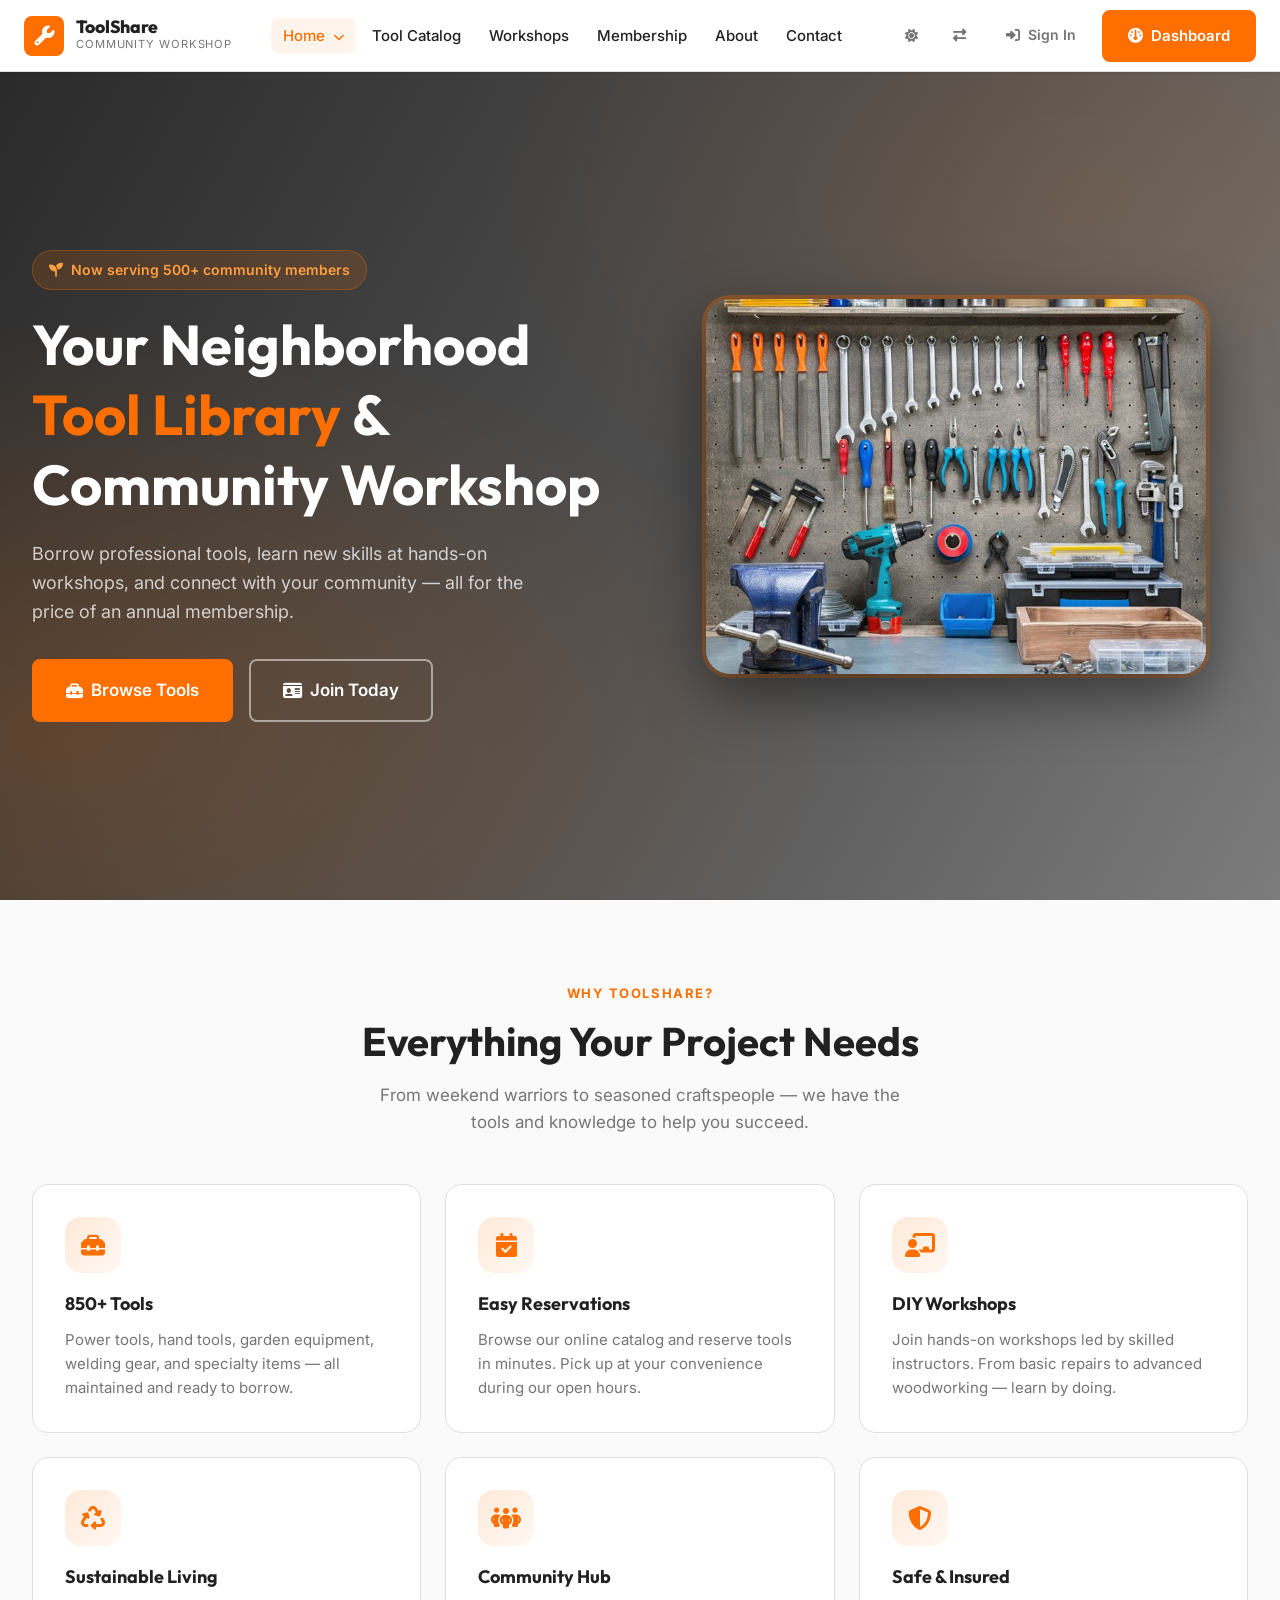
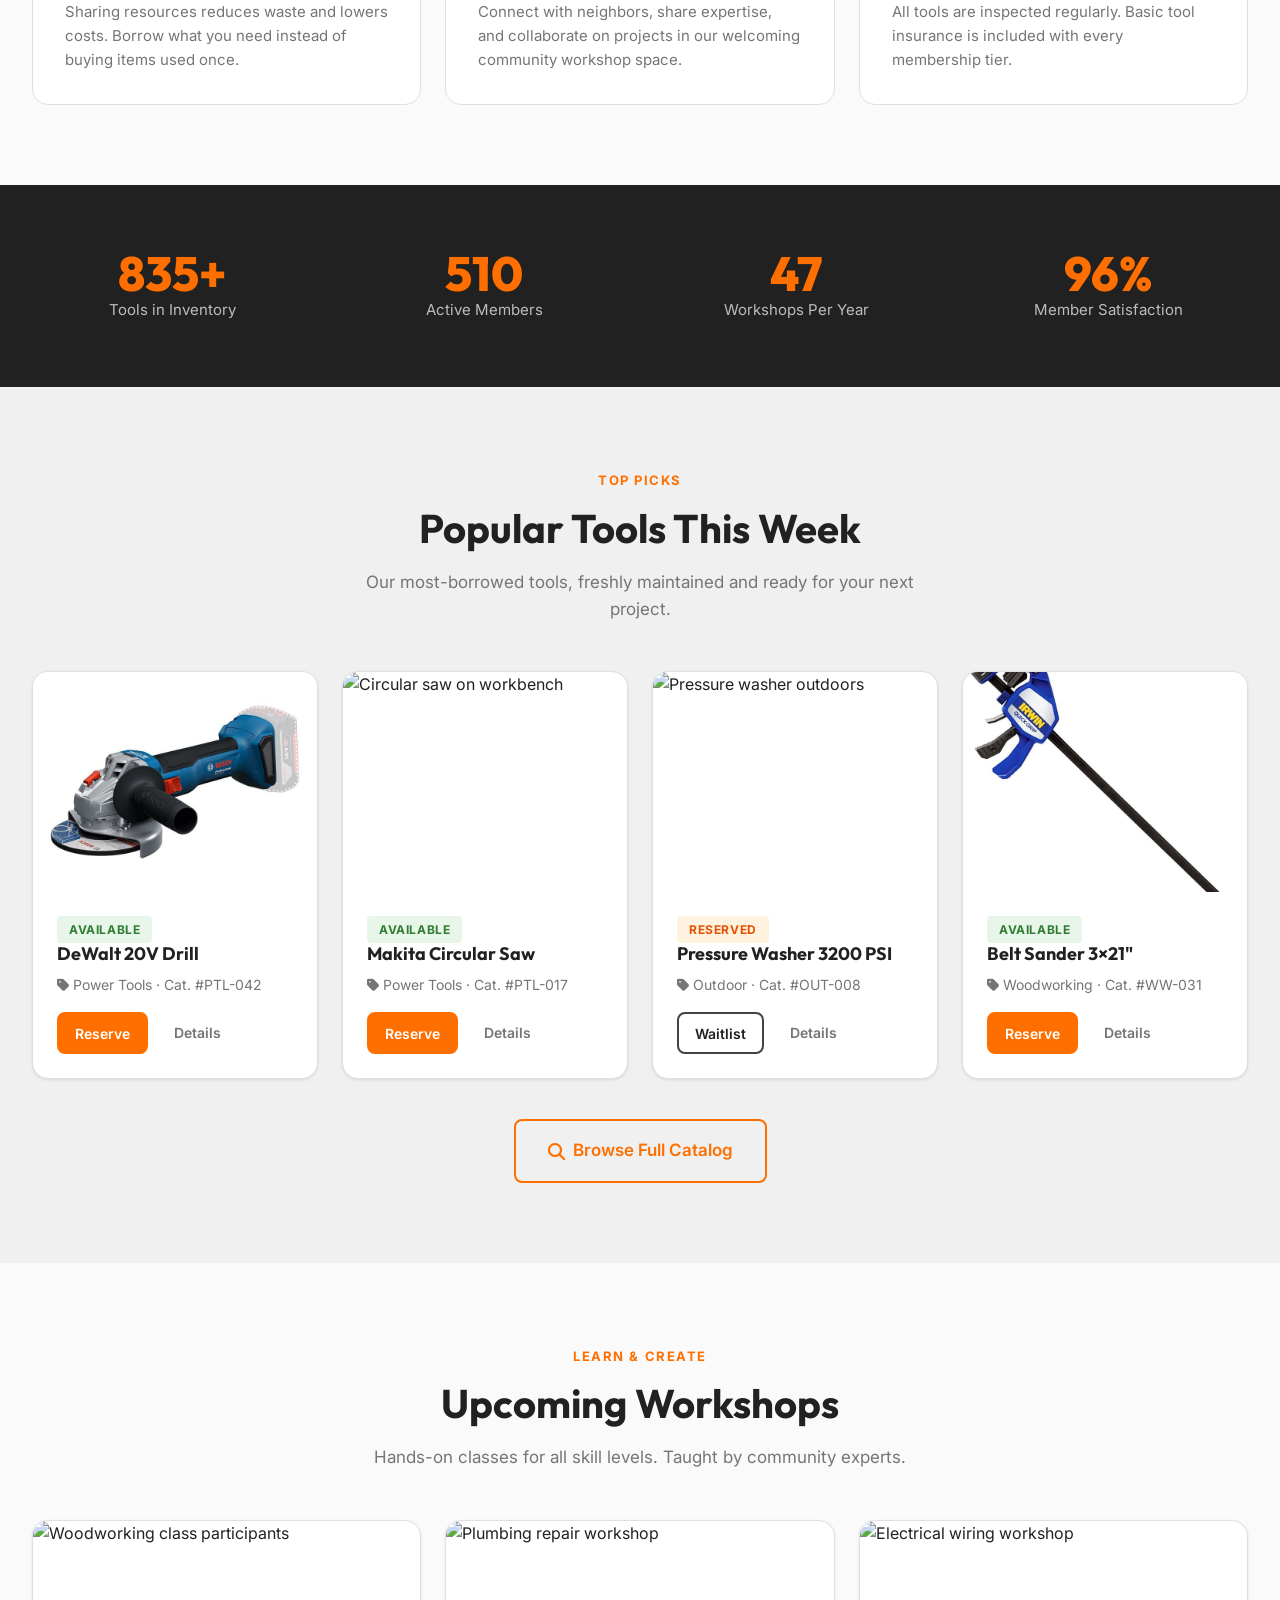
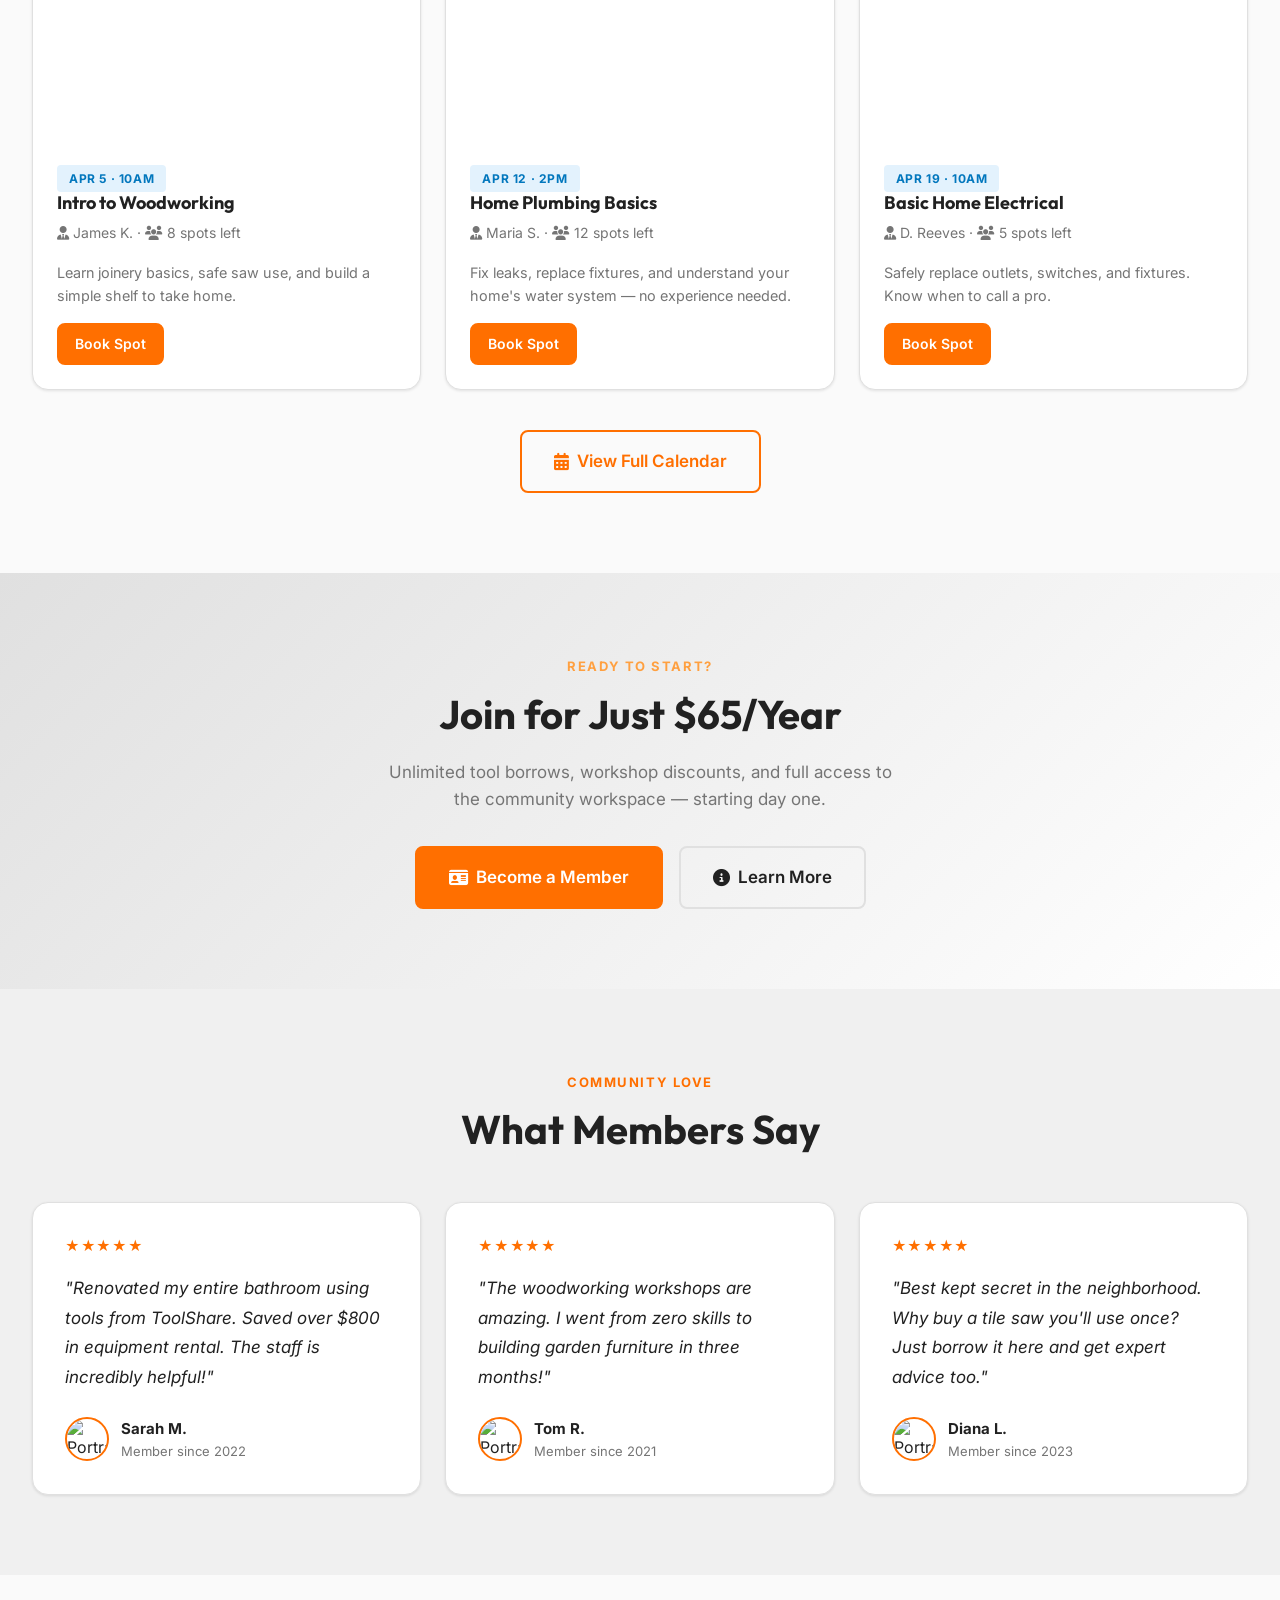
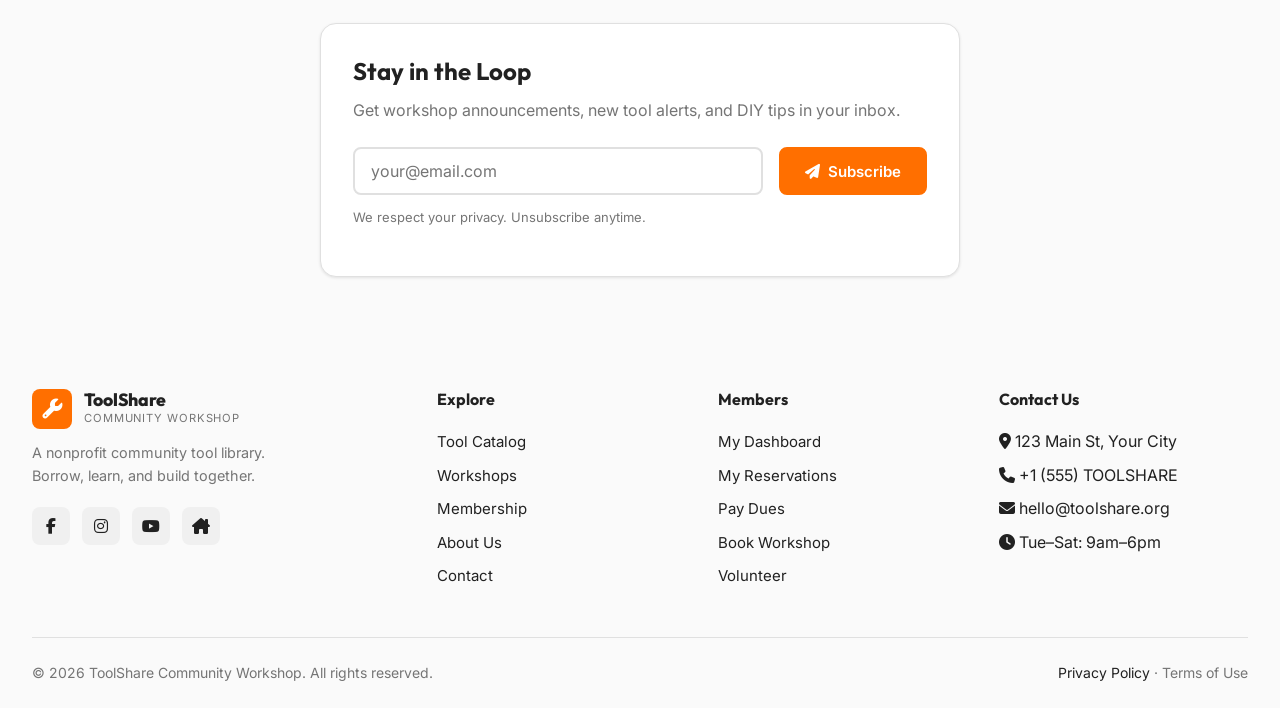
==== commit 048a621c: "first commit" ====
--- a/index.html
+++ b/index.html
@@ -329,19 +329,19 @@
 </section>
 
 <!-- ═══════════════════════ MEMBERSHIP CTA ═══════════════════════ -->
-<section class="section" style="background:linear-gradient(135deg,var(--color-primary),var(--color-secondary))" aria-labelledby="cta-heading">
+<section class="section" style="background:linear-gradient(135deg,var(--color-border),var(--color-surface))" aria-labelledby="cta-heading">
   <div class="container text-center">
     <div class="reveal">
       <span class="section__label" style="color:var(--color-accent-light)">Ready to start?</span>
-      <h2 id="cta-heading" style="color:#fff;margin-bottom:var(--sp-5)">Join for Just $65/Year</h2>
-      <p style="color:rgba(255,255,255,.75);font-size:1.0625rem;max-width:520px;margin:0 auto var(--sp-8)">
+      <h2 id="cta-heading" style="color:var(--color-primary);margin-bottom:var(--sp-5)">Join for Just $65/Year</h2>
+      <p style="color:var(--color-text-muted);font-size:1.0625rem;max-width:520px;margin:0 auto var(--sp-8)">
         Unlimited tool borrows, workshop discounts, and full access to the community workspace — starting day one.
       </p>
       <div class="flex justify-center gap-4 flex-wrap">
         <a href="pages/membership.html" class="btn btn-primary btn-lg">
           <i class="fa-solid fa-id-card" aria-hidden="true"></i>Become a Member
         </a>
-        <a href="pages/about.html" class="btn btn-outline btn-lg" style="color:#fff;border-color:rgba(255,255,255,.4)">
+        <a href="pages/about.html" class="btn btn-outline btn-lg" style="color:var(--color-text);border-color:var(--color-border)">
           <i class="fa-solid fa-circle-info" aria-hidden="true"></i>Learn More
         </a>
       </div>
@@ -425,7 +425,7 @@
         <a class="navbar__brand" href="index.html" aria-label="ToolShare Home">
           <div class="navbar__logo" aria-hidden="true"><i class="fa-solid fa-wrench"></i></div>
           <div>
-            <div class="navbar__name" style="color:#fff">ToolShare</div>
+            <div class="navbar__name">ToolShare</div>
             <div class="navbar__tagline">Community Workshop</div>
           </div>
         </a>
@@ -469,7 +469,7 @@
     </div>
     <div class="footer__bottom">
       <p>&copy; 2026 ToolShare Community Workshop. All rights reserved.</p>
-      <p><a href="#" style="color:rgba(255,255,255,.4)">Privacy Policy</a> · <a href="#" style="color:rgba(255,255,255,.4)">Terms of Use</a></p>
+      <p><a href="#" style="color:var(--color-text)">Privacy Policy</a> · <a href="#" style="color:var(--color-text-muted)">Terms of Use</a></p>
     </div>
   </div>
 </footer>
--- a/assets/css/style.css
+++ b/assets/css/style.css
@@ -6,48 +6,48 @@
 
 /* ── CSS Variables ── */
 :root {
-  --color-primary:     #212121;
-  --color-secondary:   #424242;
-  --color-accent:      #FF6F00;
+  --color-primary: #212121;
+  --color-secondary: #424242;
+  --color-accent: #FF6F00;
   --color-accent-dark: #E65100;
-  --color-accent-light:#FFA040;
-  --color-bg:          #FAFAFA;
-  --color-bg-alt:      #F0F0F0;
-  --color-surface:     #FFFFFF;
-  --color-border:      #E0E0E0;
-  --color-text:        #212121;
-  --color-text-muted:  #757575;
-  --color-text-inv:    #EEEEEE;
-  --color-success:     #2E7D32;
-  --color-warning:     #F57F17;
-  --color-error:       #C62828;
-  --color-info:        #0277BD;
-
-  --shadow-sm:   0 1px 3px rgba(0,0,0,.10);
-  --shadow-md:   0 4px 12px rgba(0,0,0,.12);
-  --shadow-lg:   0 8px 28px rgba(0,0,0,.15);
-  --shadow-accent: 0 4px 20px rgba(255,111,0,.35);
-
-  --radius-sm:  4px;
-  --radius-md:  8px;
-  --radius-lg:  16px;
-  --radius-xl:  24px;
-
-  --sp-1:  4px;
-  --sp-2:  8px;
-  --sp-3:  12px;
-  --sp-4:  16px;
-  --sp-5:  20px;
-  --sp-6:  24px;
-  --sp-8:  32px;
+  --color-accent-light: #FFA040;
+  --color-bg: #FAFAFA;
+  --color-bg-alt: #F0F0F0;
+  --color-surface: #FFFFFF;
+  --color-border: #E0E0E0;
+  --color-text: #212121;
+  --color-text-muted: #757575;
+  --color-text-inv: #EEEEEE;
+  --color-success: #2E7D32;
+  --color-warning: #F57F17;
+  --color-error: #C62828;
+  --color-info: #0277BD;
+
+  --shadow-sm: 0 1px 3px rgba(0, 0, 0, .10);
+  --shadow-md: 0 4px 12px rgba(0, 0, 0, .12);
+  --shadow-lg: 0 8px 28px rgba(0, 0, 0, .15);
+  --shadow-accent: 0 4px 20px rgba(255, 111, 0, .35);
+
+  --radius-sm: 4px;
+  --radius-md: 8px;
+  --radius-lg: 16px;
+  --radius-xl: 24px;
+
+  --sp-1: 4px;
+  --sp-2: 8px;
+  --sp-3: 12px;
+  --sp-4: 16px;
+  --sp-5: 20px;
+  --sp-6: 24px;
+  --sp-8: 32px;
   --sp-10: 40px;
   --sp-12: 48px;
   --sp-16: 64px;
   --sp-20: 80px;
 
-  --font-sans:  'Inter', 'Outfit', sans-serif;
-  --font-head:  'Outfit', 'Inter', sans-serif;
-  --font-mono:  'JetBrains Mono', monospace;
+  --font-sans: 'Inter', 'Outfit', sans-serif;
+  --font-head: 'Outfit', 'Inter', sans-serif;
+  --font-mono: 'JetBrains Mono', monospace;
 
   --nav-height: 72px;
   --transition: 0.25s ease;
@@ -55,600 +55,1665 @@
 }
 
 /* ── Reset ── */
-*,*::before,*::after{box-sizing:border-box;margin:0;padding:0}
-html{scroll-behavior:smooth;font-size:16px;-webkit-text-size-adjust:100%}
-body{
-  font-family:var(--font-sans);
-  background:var(--color-bg);
-  color:var(--color-text);
-  line-height:1.6;
-  min-height:100vh;
-  overflow-x:hidden;
-}
-img,video{max-width:100%;height:auto;display:block}
-a{color:var(--color-accent);text-decoration:none;transition:color var(--transition)}
-a:hover{color:var(--color-accent-dark)}
-ul{list-style:none}
-button{cursor:pointer;border:none;background:none;font-family:inherit}
-input,textarea,select{font-family:inherit}
+*,
+*::before,
+*::after {
+  box-sizing: border-box;
+  margin: 0;
+  padding: 0
+}
+
+html {
+  scroll-behavior: smooth;
+  font-size: 16px;
+  -webkit-text-size-adjust: 100%
+}
+
+body {
+  font-family: var(--font-sans);
+  background: var(--color-bg);
+  color: var(--color-text);
+  line-height: 1.6;
+  min-height: 100vh;
+  overflow-x: hidden;
+}
+
+img,
+video {
+  max-width: 100%;
+  height: auto;
+  display: block
+}
+
+a {
+  color: var(--color-accent);
+  text-decoration: none;
+  transition: color var(--transition)
+}
+
+a:hover {
+  color: var(--color-accent-dark)
+}
+
+ul {
+  list-style: none
+}
+
+button {
+  cursor: pointer;
+  border: none;
+  background: none;
+  font-family: inherit
+}
+
+input,
+textarea,
+select {
+  font-family: inherit
+}
 
 /* ── Typography ── */
-h1,h2,h3,h4,h5,h6{font-family:var(--font-head);font-weight:700;line-height:1.25;color:var(--color-primary)}
-h1{font-size:clamp(2rem,5vw,3.5rem)}
-h2{font-size:clamp(1.5rem,3.5vw,2.5rem)}
-h3{font-size:clamp(1.25rem,2.5vw,1.75rem)}
-h4{font-size:1.125rem}
-p{margin-bottom:var(--sp-4)}
-.text-accent{color:var(--color-accent)}
-.text-muted{color:var(--color-text-muted)}
-.text-center{text-align:center}
+h1,
+h2,
+h3,
+h4,
+h5,
+h6 {
+  font-family: var(--font-head);
+  font-weight: 700;
+  line-height: 1.25;
+  color: var(--color-primary)
+}
+
+h1 {
+  font-size: clamp(2rem, 5vw, 3.5rem)
+}
+
+h2 {
+  font-size: clamp(1.5rem, 3.5vw, 2.5rem)
+}
+
+h3 {
+  font-size: clamp(1.25rem, 2.5vw, 1.75rem)
+}
+
+h4 {
+  font-size: 1.125rem
+}
+
+p {
+  margin-bottom: var(--sp-4)
+}
+
+.text-accent {
+  color: var(--color-accent)
+}
+
+.text-muted {
+  color: var(--color-text-muted)
+}
+
+.text-center {
+  text-align: center
+}
 
 /* ── Container ── */
-.container{width:100%;max-width:1280px;margin-inline:auto;padding-inline:var(--sp-4)}
-@media(min-width:640px){.container{padding-inline:var(--sp-6)}}
-@media(min-width:1024px){.container{padding-inline:var(--sp-8)}}
+.container {
+  width: 100%;
+  max-width: 1280px;
+  margin-inline: auto;
+  padding-inline: var(--sp-4)
+}
+
+@media(min-width:640px) {
+  .container {
+    padding-inline: var(--sp-6)
+  }
+}
+
+@media(min-width:1024px) {
+  .container {
+    padding-inline: var(--sp-8)
+  }
+}
 
 /* ── Grid ── */
-.grid{display:grid;gap:var(--sp-6)}
-.grid-2{grid-template-columns:repeat(auto-fit,minmax(min(100%,350px),1fr))}
-.grid-3{grid-template-columns:repeat(auto-fit,minmax(min(100%,320px),1fr))}
-.grid-4{grid-template-columns:repeat(auto-fit,minmax(min(100%,250px),1fr))}
+.grid {
+  display: grid;
+  gap: var(--sp-6)
+}
+
+.grid-2 {
+  grid-template-columns: repeat(auto-fit, minmax(min(100%, 350px), 1fr))
+}
+
+.grid-3 {
+  grid-template-columns: repeat(auto-fit, minmax(min(100%, 320px), 1fr))
+}
+
+.grid-4 {
+  grid-template-columns: repeat(auto-fit, minmax(min(100%, 250px), 1fr))
+}
 
 /* ── Flex Utils ── */
-.flex{display:flex}.flex-col{flex-direction:column}
-.items-center{align-items:center}.justify-between{justify-content:space-between}
-.justify-center{justify-content:center}.gap-2{gap:var(--sp-2)}
-.gap-4{gap:var(--sp-4)}.gap-6{gap:var(--sp-6)}
-.flex-wrap{flex-wrap:wrap}
+.flex {
+  display: flex
+}
+
+.flex-col {
+  flex-direction: column
+}
+
+.items-center {
+  align-items: center
+}
+
+.justify-between {
+  justify-content: space-between
+}
+
+.justify-center {
+  justify-content: center
+}
+
+.gap-2 {
+  gap: var(--sp-2)
+}
+
+.gap-4 {
+  gap: var(--sp-4)
+}
+
+.gap-6 {
+  gap: var(--sp-6)
+}
+
+.flex-wrap {
+  flex-wrap: wrap
+}
 
 /* ╔══════════════════════════════╗
    ║  BUTTONS                     ║
    ╚══════════════════════════════╝ */
-.btn{
-  display:inline-flex;align-items:center;gap:var(--sp-2);
-  padding:var(--sp-3) var(--sp-6);
-  border-radius:var(--radius-md);font-weight:600;font-size:.9375rem;
-  transition:all var(--transition);cursor:pointer;border:2px solid transparent;
-  min-height:44px;white-space:nowrap;
-  text-decoration:none;
-}
-
-.btn:focus-visible{outline:3px solid var(--color-accent);outline-offset:3px}
-
-.btn-primary{background:var(--color-accent);color:#fff;border-color:var(--color-accent)}
-.btn-primary:hover{background:var(--color-accent-dark);border-color:var(--color-accent-dark);
-  box-shadow:var(--shadow-accent);transform:translateY(-1px);color:#fff}
-
-.btn-secondary{background:transparent;color:var(--color-primary);border-color:var(--color-secondary)}
-.btn-secondary:hover{background:var(--color-secondary);color:#fff}
-
-.btn-outline{background:transparent;color:var(--color-accent);border-color:var(--color-accent)}
-.btn-outline:hover{background:var(--color-accent);color:#fff;box-shadow:var(--shadow-accent)}
-
-.btn-ghost{background:transparent;color:var(--color-text-muted);border-color:transparent}
-.btn-ghost:hover{background:var(--color-bg-alt);color:var(--color-primary)}
-
-.btn-sm{padding:var(--sp-2) var(--sp-4);font-size:.875rem;min-height:36px}
-.btn-lg{padding:var(--sp-4) var(--sp-8);font-size:1.0625rem;min-height:52px}
+.btn {
+  display: inline-flex;
+  align-items: center;
+  gap: var(--sp-2);
+  padding: var(--sp-3) var(--sp-6);
+  border-radius: var(--radius-md);
+  font-weight: 600;
+  font-size: .9375rem;
+  transition: all var(--transition);
+  cursor: pointer;
+  border: 2px solid transparent;
+  min-height: 44px;
+  white-space: nowrap;
+  text-decoration: none;
+}
+
+.btn:focus-visible {
+  outline: 3px solid var(--color-accent);
+  outline-offset: 3px
+}
+
+.btn-primary {
+  background: var(--color-accent);
+  color: #fff;
+  border-color: var(--color-accent)
+}
+
+.btn-primary:hover {
+  background: var(--color-accent-dark);
+  border-color: var(--color-accent-dark);
+  box-shadow: var(--shadow-accent);
+  transform: translateY(-1px);
+  color: #fff
+}
+
+.btn-secondary {
+  background: transparent;
+  color: var(--color-primary);
+  border-color: var(--color-secondary)
+}
+
+.btn-secondary:hover {
+  background: var(--color-secondary);
+  color: #fff
+}
+
+.btn-outline {
+  background: transparent;
+  color: var(--color-accent);
+  border-color: var(--color-accent)
+}
+
+.btn-outline:hover {
+  background: var(--color-accent);
+  color: #fff;
+  box-shadow: var(--shadow-accent)
+}
+
+.btn-ghost {
+  background: transparent;
+  color: var(--color-text-muted);
+  border-color: transparent
+}
+
+.btn-ghost:hover {
+  background: var(--color-bg-alt);
+  color: var(--color-primary)
+}
+
+.btn-sm {
+  padding: var(--sp-2) var(--sp-4);
+  font-size: .875rem;
+  min-height: 36px
+}
+
+.btn-lg {
+  padding: var(--sp-4) var(--sp-8);
+  font-size: 1.0625rem;
+  min-height: 52px
+}
 
 /* ╔══════════════════════════════╗
    ║  CARDS                       ║
    ╚══════════════════════════════╝ */
-.card{
-  background:var(--color-surface);border-radius:var(--radius-lg);
-  border:1px solid var(--color-border);box-shadow:var(--shadow-sm);
-  overflow:hidden;transition:all var(--transition);
-}
-.card:hover{box-shadow:var(--shadow-md);transform:translateY(-3px)}
-.card__img{width:100%;height:220px;object-fit:cover}
-.card__body{padding:var(--sp-6)}
-.card__badge{
-  display:inline-block;padding:var(--sp-1) var(--sp-3);
-  border-radius:var(--radius-sm);font-size:.75rem;font-weight:700;
-  text-transform:uppercase;letter-spacing:.05em;
-}
-.badge-available{background:#E8F5E9;color:#2E7D32}
-.badge-reserved{background:#FFF3E0;color:#E65100}
-.badge-unavailable{background:#FFEBEE;color:#C62828}
-.badge-upcoming{background:#E3F2FD;color:#0277BD}
-.card__title{font-size:1.125rem;margin-bottom:var(--sp-2)}
-.card__meta{font-size:.875rem;color:var(--color-text-muted);margin-bottom:var(--sp-4)}
-.card__actions{display:flex;gap:var(--sp-2);flex-wrap:wrap}
+.card {
+  background: var(--color-surface);
+  border-radius: var(--radius-lg);
+  border: 1px solid var(--color-border);
+  box-shadow: var(--shadow-sm);
+  overflow: hidden;
+  transition: all var(--transition);
+}
+
+.card:hover {
+  box-shadow: var(--shadow-md);
+  transform: translateY(-3px)
+}
+
+.card__img {
+  width: 100%;
+  height: 220px;
+  object-fit: cover
+}
+
+.card__body {
+  padding: var(--sp-6)
+}
+
+.card__badge {
+  display: inline-block;
+  padding: var(--sp-1) var(--sp-3);
+  border-radius: var(--radius-sm);
+  font-size: .75rem;
+  font-weight: 700;
+  text-transform: uppercase;
+  letter-spacing: .05em;
+}
+
+.badge-available {
+  background: #E8F5E9;
+  color: #2E7D32
+}
+
+.badge-reserved {
+  background: #FFF3E0;
+  color: #E65100
+}
+
+.badge-unavailable {
+  background: #FFEBEE;
+  color: #C62828
+}
+
+.badge-upcoming {
+  background: #E3F2FD;
+  color: #0277BD
+}
+
+.card__title {
+  font-size: 1.125rem;
+  margin-bottom: var(--sp-2)
+}
+
+.card__meta {
+  font-size: .875rem;
+  color: var(--color-text-muted);
+  margin-bottom: var(--sp-4)
+}
+
+.card__actions {
+  display: flex;
+  gap: var(--sp-2);
+  flex-wrap: wrap
+}
 
 /* ╔══════════════════════════════╗
    ║  FORMS                       ║
    ╚══════════════════════════════╝ */
-.form-group{margin-bottom:var(--sp-5);position:relative}
-.form-label{display:block;font-weight:600;font-size:.875rem;
-  margin-bottom:var(--sp-2);color:var(--color-primary)}
-.form-label .required{color:var(--color-error)}
-.form-control{
-  width:100%;padding:var(--sp-3) var(--sp-4);
-  border:2px solid var(--color-border);border-radius:var(--radius-md);
-  background:var(--color-surface);color:var(--color-text);
-  font-size:1rem;transition:border-color var(--transition),box-shadow var(--transition);
-  min-height:44px;
-}
-.form-control:focus{outline:none;border-color:var(--color-accent);
-  box-shadow:0 0 0 3px rgba(255,111,0,.15)}
-.form-control.is-invalid{border-color:var(--color-error)}
-.form-control.is-valid{border-color:var(--color-success)}
-.form-error{color:var(--color-error);font-size:.8125rem;margin-top:var(--sp-1);display:none}
-.form-error.visible{display:block}
-.form-hint{color:var(--color-text-muted);font-size:.8125rem;margin-top:var(--sp-1)}
+.form-group {
+  margin-bottom: var(--sp-5);
+  position: relative
+}
+
+.form-label {
+  display: block;
+  font-weight: 600;
+  font-size: .875rem;
+  margin-bottom: var(--sp-2);
+  color: var(--color-primary)
+}
+
+.form-label .required {
+  color: var(--color-error)
+}
+
+.form-control {
+  width: 100%;
+  padding: var(--sp-3) var(--sp-4);
+  border: 2px solid var(--color-border);
+  border-radius: var(--radius-md);
+  background: var(--color-surface);
+  color: var(--color-text);
+  font-size: 1rem;
+  transition: border-color var(--transition), box-shadow var(--transition);
+  min-height: 44px;
+}
+
+.form-control:focus {
+  outline: none;
+  border-color: var(--color-accent);
+  box-shadow: 0 0 0 3px rgba(255, 111, 0, .15)
+}
+
+.form-control.is-invalid {
+  border-color: var(--color-error)
+}
+
+.form-control.is-valid {
+  border-color: var(--color-success)
+}
+
+.form-error {
+  color: var(--color-error);
+  font-size: .8125rem;
+  margin-top: var(--sp-1);
+  display: none
+}
+
+.form-error.visible {
+  display: block
+}
+
+.form-hint {
+  color: var(--color-text-muted);
+  font-size: .8125rem;
+  margin-top: var(--sp-1)
+}
 
 /* ╔══════════════════════════════╗
    ║  NAVIGATION                  ║
    ╚══════════════════════════════╝ */
-.navbar{
-  position:sticky;top:0;z-index:1000;height:var(--nav-height);
-  background:var(--color-surface);border-bottom:1px solid var(--color-border);
-  box-shadow:var(--shadow-sm);transition:background var(--transition),box-shadow var(--transition);
-}
-.navbar.scrolled{box-shadow:var(--shadow-md)}
-.navbar__inner{
-  max-width:1280px;margin-inline:auto;padding-inline:var(--sp-6);
-  height:100%;display:flex;align-items:center;justify-content:space-between;
-}
-.navbar__brand{display:flex;align-items:center;gap:var(--sp-3);text-decoration:none}
-.navbar__logo{
-  width:40px;height:40px;background:var(--color-accent);border-radius:var(--radius-md);
-  display:grid;place-items:center;color:#fff;font-size:1.25rem;flex-shrink:0;
-}
-.navbar__name{font-family:var(--font-head);font-weight:800;font-size:1.1rem;
-  color:var(--color-primary);line-height:1.1}
-.navbar__tagline{font-size:.7rem;color:var(--color-text-muted);text-transform:uppercase;letter-spacing:.08em}
-
-.nav-links{display:flex;align-items:center;gap:var(--sp-1)}
-.nav-links a{
-  padding:var(--sp-2) var(--sp-3);border-radius:var(--radius-md);
-  font-weight:500;color:var(--color-text);transition:all var(--transition);font-size:.9375rem;
-}
-.nav-links a:hover,.nav-links a.active{color:var(--color-accent);background:rgba(255,111,0,.08)}
+header {
+  position: sticky;
+  top: 0;
+  z-index: 1000;
+}
+
+.navbar {
+  position: sticky;
+  top: 0;
+  z-index: 1000;
+  height: var(--nav-height);
+  background: var(--color-surface);
+  border-bottom: 1px solid var(--color-border);
+  box-shadow: var(--shadow-sm);
+  transition: background var(--transition), box-shadow var(--transition);
+}
+
+.navbar.scrolled {
+  box-shadow: var(--shadow-md)
+}
+
+.navbar__inner {
+  max-width: 1280px;
+  margin-inline: auto;
+  padding-inline: var(--sp-6);
+  height: 100%;
+  display: flex;
+  align-items: center;
+  justify-content: space-between;
+}
+
+.navbar__brand {
+  display: flex;
+  align-items: center;
+  gap: var(--sp-3);
+  text-decoration: none
+}
+
+.navbar__logo {
+  width: 40px;
+  height: 40px;
+  background: var(--color-accent);
+  border-radius: var(--radius-md);
+  display: grid;
+  place-items: center;
+  color: #fff;
+  font-size: 1.25rem;
+  flex-shrink: 0;
+}
+
+.navbar__name {
+  font-family: var(--font-head);
+  font-weight: 800;
+  font-size: 1.1rem;
+  color: var(--color-primary);
+  line-height: 1.1
+}
+
+.navbar__tagline {
+  font-size: .7rem;
+  color: var(--color-text-muted);
+  text-transform: uppercase;
+  letter-spacing: .08em
+}
+
+.nav-links {
+  display: flex;
+  align-items: center;
+  gap: var(--sp-1)
+}
+
+.nav-links a {
+  padding: var(--sp-2) var(--sp-3);
+  border-radius: var(--radius-md);
+  font-weight: 500;
+  color: var(--color-text);
+  transition: all var(--transition);
+  font-size: .9375rem;
+}
+
+.nav-links a:hover,
+.nav-links a.active {
+  color: var(--color-accent);
+  background: rgba(255, 111, 0, .08)
+}
 
 /* Dropdown Navigation */
-.dropdown { position: relative; display: inline-block; }
+.dropdown {
+  position: relative;
+  display: inline-block;
+}
+
 .dropdown-menu {
-  position: absolute; top: 100%; left: 0; min-width: 160px;
-  background: var(--color-surface); border: 1px solid var(--color-border);
-  box-shadow: var(--shadow-md); border-radius: var(--radius-md);
-  padding: var(--sp-2) 0; opacity: 0; visibility: hidden;
-  transform: translateY(10px); transition: all var(--transition);
-  z-index: 2000; list-style: none; display: flex; flex-direction: column;
-}
-.dropdown:hover .dropdown-menu, .dropdown:focus-within .dropdown-menu {
-  opacity: 1; visibility: visible; transform: translateY(0);
-}
-.dropdown-menu li { display: block; margin: 0; }
-.nav-links .dropdown-menu a, .v2-nav-links .dropdown-menu a {
-  display: block; padding: var(--sp-2) var(--sp-4);
-  color: var(--color-text); font-size: .9375rem; font-weight: 500;
-  border-radius: 0; background: transparent;
-}
-.nav-links .dropdown-menu a:hover, .v2-nav-links .dropdown-menu a:hover {
-  background: var(--color-bg-alt); color: var(--color-accent);
-}
-
-.nav-ctrls{display:flex;align-items:center;gap:var(--sp-2)}
+  position: absolute;
+  top: 100%;
+  left: 0;
+  min-width: 160px;
+  background: var(--color-surface);
+  border: 1px solid var(--color-border);
+  box-shadow: var(--shadow-md);
+  border-radius: var(--radius-md);
+  padding: var(--sp-2) 0;
+  opacity: 0;
+  visibility: hidden;
+  transform: translateY(10px);
+  transition: all var(--transition);
+  z-index: 2000;
+  list-style: none;
+  display: flex;
+  flex-direction: column;
+}
+
+.dropdown:hover .dropdown-menu,
+.dropdown:focus-within .dropdown-menu {
+  opacity: 1;
+  visibility: visible;
+  transform: translateY(0);
+}
+
+.dropdown-menu li {
+  display: block;
+  margin: 0;
+}
+
+.nav-links .dropdown-menu a,
+.v2-nav-links .dropdown-menu a {
+  display: block;
+  padding: var(--sp-2) var(--sp-4);
+  color: var(--color-text);
+  font-size: .9375rem;
+  font-weight: 500;
+  border-radius: 0;
+  background: transparent;
+}
+
+.nav-links .dropdown-menu a:hover,
+.v2-nav-links .dropdown-menu a:hover {
+  background: var(--color-bg-alt);
+  color: var(--color-accent);
+}
+
+.nav-ctrls {
+  display: flex;
+  align-items: center;
+  gap: var(--sp-2)
+}
 
 /* Theme & RTL toggles */
-.icon-btn{
-  width:40px;height:40px;display:grid;place-items:center;
-  border-radius:var(--radius-md);background:transparent;
-  color:var(--color-text-muted);transition:all var(--transition);
-  border:1px solid transparent;
-}
-.icon-btn:hover{background:var(--color-bg-alt);color:var(--color-accent);
-  border-color:var(--color-border)}
+.icon-btn {
+  width: 40px;
+  height: 40px;
+  display: grid;
+  place-items: center;
+  border-radius: var(--radius-md);
+  background: transparent;
+  color: var(--color-text-muted);
+  transition: all var(--transition);
+  border: 1px solid transparent;
+}
+
+.icon-btn:hover {
+  background: var(--color-bg-alt);
+  color: var(--color-accent);
+  border-color: var(--color-border)
+}
 
 /* Hamburger */
-.hamburger{display:none;width:40px;height:40px;flex-direction:column;
-  justify-content:center;gap:5px;padding:var(--sp-2);border-radius:var(--radius-md)}
-.hamburger span{display:block;height:2px;background:var(--color-text);
-  border-radius:2px;transition:all var(--transition)}
-.hamburger.open span:nth-child(1){transform:translateY(7px) rotate(45deg)}
-.hamburger.open span:nth-child(2){opacity:0;transform:scaleX(0)}
-.hamburger.open span:nth-child(3){transform:translateY(-7px) rotate(-45deg)}
+.hamburger {
+  display: none;
+  width: 40px;
+  height: 40px;
+  flex-direction: column;
+  justify-content: center;
+  gap: 5px;
+  padding: var(--sp-2);
+  border-radius: var(--radius-md)
+}
+
+.hamburger span {
+  display: block;
+  height: 2px;
+  background: var(--color-text);
+  border-radius: 2px;
+  transition: all var(--transition)
+}
+
+.hamburger.open span:nth-child(1) {
+  transform: translateY(7px) rotate(45deg)
+}
+
+.hamburger.open span:nth-child(2) {
+  opacity: 0;
+  transform: scaleX(0)
+}
+
+.hamburger.open span:nth-child(3) {
+  transform: translateY(-7px) rotate(-45deg)
+}
 
 /* Mobile nav drawer */
-.nav-drawer{
-  display:none;position:fixed;inset:0;top:var(--nav-height);
-  background:var(--color-surface);z-index:999;padding:var(--sp-6);
-  flex-direction:column;gap:var(--sp-2);overflow-y:auto;
-  border-top:1px solid var(--color-border);
-}
-.nav-drawer.open{display:flex}
-.nav-drawer a{
-  padding:var(--sp-4);border-radius:var(--radius-md);font-size:1.0625rem;
-  font-weight:600;color:var(--color-text);border:1px solid var(--color-border);
-  transition:all var(--transition);
-}
-.nav-drawer a:hover{background:var(--color-accent);color:#fff;border-color:var(--color-accent)}
-
-@media(max-width:1023px){.nav-links{display:none}}
-@media(max-width:1023px){.hamburger{display:flex}}
+.nav-drawer {
+  display: none;
+  position: fixed;
+  inset: 0;
+  top: var(--nav-height);
+  background: var(--color-surface);
+  z-index: 999;
+  padding: var(--sp-6);
+  flex-direction: column;
+  gap: var(--sp-2);
+  overflow-y: auto;
+  border-top: 1px solid var(--color-border);
+}
+
+.nav-drawer.open {
+  display: flex
+}
+
+.nav-drawer a {
+  padding: var(--sp-4);
+  border-radius: var(--radius-md);
+  font-size: 1.0625rem;
+  font-weight: 600;
+  color: var(--color-text);
+  border: 1px solid var(--color-border);
+  transition: all var(--transition);
+}
+
+.nav-drawer a:hover {
+  background: var(--color-accent);
+  color: #fff;
+  border-color: var(--color-accent)
+}
+
+@media(max-width:1023px) {
+  .nav-links {
+    display: none
+  }
+}
+
+@media(max-width:1023px) {
+  .hamburger {
+    display: flex
+  }
+}
 
 /* ╔══════════════════════════════╗
    ║  HERO                        ║
    ╚══════════════════════════════╝ */
-.hero{
-  position:relative;min-height:92vh;display:flex;align-items:center;
+.hero {
+  position: relative;
+  min-height: 92vh;
+  display: flex;
+  align-items: center;
   /* background-image set per-page via --hero-bg or via inline style */
   --hero-bg: url('https://images.unsplash.com/photo-1504148455328-c376907d081c?w=1600&h=900&fit=crop&q=80');
   background-image: var(--hero-bg);
-  background-size:cover;background-position:center;
-  overflow:hidden;
-}
+  background-size: cover;
+  background-position: center;
+  overflow: hidden;
+}
+
 /* Dark gradient overlay on top of the photo */
-.hero::before{
-  content:'';position:absolute;inset:0;z-index:0;
-  background:linear-gradient(
-    120deg,
-    rgba(20,20,20,.90) 0%,
-    rgba(33,33,33,.78) 55%,
-    rgba(20,20,20,.55) 100%
-  );
-}
+.hero::before {
+  content: '';
+  position: absolute;
+  inset: 0;
+  z-index: 0;
+  background: linear-gradient(120deg,
+      rgba(20, 20, 20, .90) 0%,
+      rgba(33, 33, 33, .78) 55%,
+      rgba(20, 20, 20, .55) 100%);
+}
+
 /* Subtle orange accent orbs */
-.hero::after{
-  content:'';position:absolute;inset:0;z-index:0;
+.hero::after {
+  content: '';
+  position: absolute;
+  inset: 0;
+  z-index: 0;
   background:
-    radial-gradient(ellipse at 5% 80%, rgba(255,111,0,.18) 0%, transparent 45%),
-    radial-gradient(ellipse at 85% 15%, rgba(255,111,0,.10) 0%, transparent 40%);
-  pointer-events:none;
-}
+    radial-gradient(ellipse at 5% 80%, rgba(255, 111, 0, .18) 0%, transparent 45%),
+    radial-gradient(ellipse at 85% 15%, rgba(255, 111, 0, .10) 0%, transparent 40%);
+  pointer-events: none;
+}
+
 /* Two-column split: text left, hero image right */
-.hero__inner{
-  position:relative;z-index:1;
-  display:grid;
-  grid-template-columns:1fr 1fr;
-  gap:var(--sp-12);
-  align-items:center;
-}
+.hero__inner {
+  position: relative;
+  z-index: 1;
+  display: grid;
+  grid-template-columns: 1fr 1fr;
+  gap: var(--sp-12);
+  align-items: center;
+}
+
 /* .hero__text is a natural div wrapper, no extra styles needed */
-.hero__img-wrap{
-  display:flex;align-items:center;justify-content:center;
-}
-.hero__img-wrap img{
-  width:100%;max-width:500px;
-  border-radius:var(--radius-xl);
-  box-shadow:0 20px 60px rgba(0,0,0,.5),0 0 0 4px rgba(255,111,0,.35);
-  object-fit:cover;aspect-ratio:4/3;
-  animation:heroImgFloat 6s ease-in-out infinite;
-}
-@keyframes heroImgFloat{
-  0%,100%{transform:translateY(0)}
-  50%{transform:translateY(-10px)}
-}
-.hero__eyebrow{
-  display:inline-flex;align-items:center;gap:var(--sp-2);
-  background:rgba(255,111,0,.15);color:var(--color-accent-light);
-  padding:var(--sp-2) var(--sp-4);border-radius:var(--radius-xl);
-  font-size:.875rem;font-weight:600;border:1px solid rgba(255,111,0,.3);
-  margin-bottom:var(--sp-5);
-}
-.hero h1{color:#fff;margin-bottom:var(--sp-5)}
-.hero p{color:rgba(255,255,255,.75);font-size:1.125rem;max-width:520px;margin-bottom:var(--sp-8)}
-.hero__actions{display:flex;gap:var(--sp-4);flex-wrap:wrap}
-.hero__stats{
-  display:flex;gap:var(--sp-8);margin-top:var(--sp-12);flex-wrap:wrap;
-}
-.hero__stat strong{display:block;font-size:2rem;font-weight:800;color:#fff}
-.hero__stat span{font-size:.875rem;color:rgba(255,255,255,.65)}
+.hero__img-wrap {
+  display: flex;
+  align-items: center;
+  justify-content: center;
+}
+
+.hero__img-wrap img {
+  width: 100%;
+  max-width: 500px;
+  border-radius: var(--radius-xl);
+  box-shadow: 0 20px 60px rgba(0, 0, 0, .5), 0 0 0 4px rgba(255, 111, 0, .35);
+  object-fit: cover;
+  aspect-ratio: 4/3;
+  animation: heroImgFloat 6s ease-in-out infinite;
+}
+
+@keyframes heroImgFloat {
+
+  0%,
+  100% {
+    transform: translateY(0)
+  }
+
+  50% {
+    transform: translateY(-10px)
+  }
+}
+
+.hero__eyebrow {
+  display: inline-flex;
+  align-items: center;
+  gap: var(--sp-2);
+  background: rgba(255, 111, 0, .15);
+  color: var(--color-accent-light);
+  padding: var(--sp-2) var(--sp-4);
+  border-radius: var(--radius-xl);
+  font-size: .875rem;
+  font-weight: 600;
+  border: 1px solid rgba(255, 111, 0, .3);
+  margin-bottom: var(--sp-5);
+}
+
+.hero h1 {
+  color: #fff;
+  margin-bottom: var(--sp-5)
+}
+
+.hero p {
+  color: rgba(255, 255, 255, .75);
+  font-size: 1.125rem;
+  max-width: 520px;
+  margin-bottom: var(--sp-8)
+}
+
+.hero__actions {
+  display: flex;
+  gap: var(--sp-4);
+  flex-wrap: wrap
+}
+
+.hero__stats {
+  display: flex;
+  gap: var(--sp-8);
+  margin-top: var(--sp-12);
+  flex-wrap: wrap;
+}
+
+.hero__stat strong {
+  display: block;
+  font-size: 2rem;
+  font-weight: 800;
+  color: #fff
+}
+
+.hero__stat span {
+  font-size: .875rem;
+  color: rgba(255, 255, 255, .65)
+}
+
 /* Collapse to single column on smaller screens */
-@media(max-width:1023px){
-  .hero__inner{grid-template-columns:1fr}
-  .hero__img-wrap{display:none}
+@media(max-width:1023px) {
+  .hero__inner {
+    grid-template-columns: 1fr
+  }
+
+  .hero__img-wrap {
+    display: none
+  }
 }
 
 /* ╔══════════════════════════════╗
    ║  SECTION HEADERS             ║
    ╚══════════════════════════════╝ */
-.section{padding:var(--sp-20) 0}
-.section-sm{padding:var(--sp-12) 0}
-.section__header{text-align:center;margin-bottom:var(--sp-12)}
-.section__label{
-  display:inline-block;color:var(--color-accent);font-weight:700;
-  font-size:.8125rem;text-transform:uppercase;letter-spacing:.12em;margin-bottom:var(--sp-3);
-}
-.section__title{margin-bottom:var(--sp-4)}
-.section__subtitle{color:var(--color-text-muted);font-size:1.0625rem;max-width:560px;margin-inline:auto}
+.section {
+  padding: var(--sp-20) 0
+}
+
+.section-sm {
+  padding: var(--sp-12) 0
+}
+
+.section__header {
+  text-align: center;
+  margin-bottom: var(--sp-12)
+}
+
+.section__label {
+  display: inline-block;
+  color: var(--color-accent);
+  font-weight: 700;
+  font-size: .8125rem;
+  text-transform: uppercase;
+  letter-spacing: .12em;
+  margin-bottom: var(--sp-3);
+}
+
+.section__title {
+  margin-bottom: var(--sp-4)
+}
+
+.section__subtitle {
+  color: var(--color-text-muted);
+  font-size: 1.0625rem;
+  max-width: 560px;
+  margin-inline: auto
+}
 
 /* ╔══════════════════════════════╗
    ║  FEATURES GRID               ║
    ╚══════════════════════════════╝ */
-.feature-card{
-  padding:var(--sp-8);border-radius:var(--radius-lg);
-  background:var(--color-surface);border:1px solid var(--color-border);
-  transition:all var(--transition);
-}
-.feature-card:hover{border-color:var(--color-accent);box-shadow:var(--shadow-md);transform:translateY(-4px)}
-.feature-icon{
-  width:56px;height:56px;border-radius:var(--radius-lg);
-  background:linear-gradient(135deg,rgba(255,111,0,.15),rgba(255,111,0,.05));
-  display:grid;place-items:center;color:var(--color-accent);font-size:1.5rem;
-  margin-bottom:var(--sp-5);
-}
-.feature-card h3{margin-bottom:var(--sp-3);font-size:1.125rem}
-.feature-card p{color:var(--color-text-muted);font-size:.9375rem;margin:0}
+.feature-card {
+  padding: var(--sp-8);
+  border-radius: var(--radius-lg);
+  background: var(--color-surface);
+  border: 1px solid var(--color-border);
+  transition: all var(--transition);
+}
+
+.feature-card:hover {
+  border-color: var(--color-accent);
+  box-shadow: var(--shadow-md);
+  transform: translateY(-4px)
+}
+
+.feature-icon {
+  width: 56px;
+  height: 56px;
+  border-radius: var(--radius-lg);
+  background: linear-gradient(135deg, rgba(255, 111, 0, .15), rgba(255, 111, 0, .05));
+  display: grid;
+  place-items: center;
+  color: var(--color-accent);
+  font-size: 1.5rem;
+  margin-bottom: var(--sp-5);
+}
+
+.feature-card h3 {
+  margin-bottom: var(--sp-3);
+  font-size: 1.125rem
+}
+
+.feature-card p {
+  color: var(--color-text-muted);
+  font-size: .9375rem;
+  margin: 0
+}
 
 /* ╔══════════════════════════════╗
    ║  FILTER BAR                  ║
    ╚══════════════════════════════╝ */
-.filter-bar{
-  background:var(--color-surface);padding:var(--sp-5) var(--sp-6);
-  border-radius:var(--radius-lg);border:1px solid var(--color-border);
-  display:flex;gap:var(--sp-4);flex-wrap:wrap;align-items:center;
-  margin-bottom:var(--sp-8);box-shadow:var(--shadow-sm);
-}
-.filter-bar .form-control{max-width:260px;min-height:40px}
-.filter-chips{display:flex;gap:var(--sp-2);flex-wrap:wrap}
-.chip{
-  padding:var(--sp-1) var(--sp-4);border-radius:var(--radius-xl);
-  font-size:.875rem;font-weight:500;cursor:pointer;
-  border:2px solid var(--color-border);background:transparent;
-  color:var(--color-text-muted);transition:all var(--transition);
-}
-.chip.active,.chip:hover{background:var(--color-accent);color:#fff;border-color:var(--color-accent)}
+.filter-bar {
+  background: var(--color-surface);
+  padding: var(--sp-5) var(--sp-6);
+  border-radius: var(--radius-lg);
+  border: 1px solid var(--color-border);
+  display: flex;
+  gap: var(--sp-4);
+  flex-wrap: wrap;
+  align-items: center;
+  margin-bottom: var(--sp-8);
+  box-shadow: var(--shadow-sm);
+}
+
+.filter-bar .form-control {
+  max-width: 260px;
+  min-height: 40px
+}
+
+.filter-chips {
+  display: flex;
+  gap: var(--sp-2);
+  flex-wrap: wrap
+}
+
+.chip {
+  padding: var(--sp-1) var(--sp-4);
+  border-radius: var(--radius-xl);
+  font-size: .875rem;
+  font-weight: 500;
+  cursor: pointer;
+  border: 2px solid var(--color-border);
+  background: transparent;
+  color: var(--color-text-muted);
+  transition: all var(--transition);
+}
+
+.chip.active,
+.chip:hover {
+  background: var(--color-accent);
+  color: #fff;
+  border-color: var(--color-accent)
+}
 
 /* ╔══════════════════════════════╗
    ║  CALENDAR                    ║
    ╚══════════════════════════════╝ */
-.calendar{background:var(--color-surface);border-radius:var(--radius-lg);
-  border:1px solid var(--color-border);overflow:hidden;box-shadow:var(--shadow-sm)}
-.calendar__header{
-  background:var(--color-primary);color:#fff;padding:var(--sp-5) var(--sp-6);
-  display:flex;align-items:center;justify-content:space-between;
-}
-.calendar__header button{color:#fff;opacity:.75;transition:opacity var(--transition)}
-.calendar__header button:hover{opacity:1}
-.calendar__grid{display:grid;grid-template-columns:repeat(7,1fr)}
-.cal-day-name{
-  padding:var(--sp-3);text-align:center;font-size:.8125rem;
-  font-weight:700;color:var(--color-text-muted);background:var(--color-bg-alt);
-}
-.cal-day{
-  padding:var(--sp-3);text-align:center;cursor:pointer;
-  border:1px solid var(--color-border);font-size:.9375rem;
-  transition:all var(--transition);min-height:52px;display:flex;
-  flex-direction:column;align-items:center;justify-content:center;gap:2px;
-}
-.cal-day:hover{background:rgba(255,111,0,.08);color:var(--color-accent)}
-.cal-day.today{background:var(--color-accent);color:#fff;font-weight:700}
-.cal-day.has-event::after{content:'';width:6px;height:6px;
-  background:var(--color-accent);border-radius:50%;display:block}
-.cal-day.other-month{opacity:.35}
+.calendar {
+  background: var(--color-surface);
+  border-radius: var(--radius-lg);
+  border: 1px solid var(--color-border);
+  overflow: hidden;
+  box-shadow: var(--shadow-sm)
+}
+
+.calendar__header {
+  background: var(--color-surface);
+  color: var(--color-text);
+  padding: var(--sp-5) var(--sp-6);
+  display: flex;
+  align-items: center;
+  justify-content: space-between;
+}
+
+.calendar__header button {
+  color: #fff;
+  opacity: .75;
+  transition: opacity var(--transition)
+}
+
+.calendar__header button:hover {
+  opacity: 1
+}
+
+.calendar__grid {
+  display: grid;
+  grid-template-columns: repeat(7, 1fr)
+}
+
+.cal-day-name {
+  padding: var(--sp-3);
+  text-align: center;
+  font-size: .8125rem;
+  font-weight: 700;
+  color: var(--color-text-muted);
+  background: var(--color-bg-alt);
+}
+
+.cal-day {
+  padding: var(--sp-3);
+  text-align: center;
+  cursor: pointer;
+  border: 1px solid var(--color-border);
+  font-size: .9375rem;
+  transition: all var(--transition);
+  min-height: 52px;
+  display: flex;
+  flex-direction: column;
+  align-items: center;
+  justify-content: center;
+  gap: 2px;
+}
+
+.cal-day:hover {
+  background: rgba(255, 111, 0, .08);
+  color: var(--color-accent)
+}
+
+.cal-day.today {
+  background: var(--color-accent);
+  color: #fff;
+  font-weight: 700
+}
+
+.cal-day.has-event::after {
+  content: '';
+  width: 6px;
+  height: 6px;
+  background: var(--color-accent);
+  border-radius: 50%;
+  display: block
+}
+
+.cal-day.other-month {
+  opacity: .35
+}
 
 /* ╔══════════════════════════════╗
    ║  STATS BANNER                ║
    ╚══════════════════════════════╝ */
-.stats-banner{background:var(--color-primary);color:#fff;padding:var(--sp-16) 0}
-.stat-item{text-align:center}
-.stat-number{font-family:var(--font-head);font-size:3rem;font-weight:800;
-  color:var(--color-accent);display:block;line-height:1}
-.stat-label{font-size:.9375rem;color:rgba(255,255,255,.7);margin-top:var(--sp-2)}
+.stats-banner {
+  background: var(--color-primary);
+  color: #fff;
+  padding: var(--sp-16) 0
+}
+
+.stat-item {
+  text-align: center
+}
+
+.stat-number {
+  font-family: var(--font-head);
+  font-size: 3rem;
+  font-weight: 800;
+  color: var(--color-accent);
+  display: block;
+  line-height: 1
+}
+
+.stat-label {
+  font-size: .9375rem;
+  color: rgba(255, 255, 255, .7);
+  margin-top: var(--sp-2)
+}
 
 /* ╔══════════════════════════════╗
    ║  MEMBERSHIP TIERS            ║
    ╚══════════════════════════════╝ */
-.tier-card{
-  border-radius:var(--radius-xl);border:2px solid var(--color-border);
-  padding:var(--sp-8);transition:all var(--transition);background:var(--color-surface);
-  position:relative;
-}
-.tier-card.featured{border-color:var(--color-accent);box-shadow:var(--shadow-accent)}
-.tier-card .popular-tag{
-  position:absolute;top:-14px;left:50%;transform:translateX(-50%);
-  background:var(--color-accent);color:#fff;padding:var(--sp-1) var(--sp-5);
-  border-radius:var(--radius-xl);font-size:.8125rem;font-weight:700;white-space:nowrap;
-}
-.tier-price{font-size:2.75rem;font-weight:800;color:var(--color-primary);line-height:1}
-.tier-period{font-size:.875rem;color:var(--color-text-muted)}
-.tier-features{list-style:none;margin:var(--sp-6) 0;display:flex;flex-direction:column;gap:var(--sp-3)}
-.tier-features li{display:flex;align-items:center;gap:var(--sp-3);font-size:.9375rem}
-.tier-features li i{color:var(--color-accent);font-size:1rem;flex-shrink:0}
-.tier-features li.disabled{color:var(--color-text-muted)}
-.tier-features li.disabled i{color:var(--color-border)}
+.tier-card {
+  border-radius: var(--radius-xl);
+  border: 2px solid var(--color-border);
+  padding: var(--sp-8);
+  transition: all var(--transition);
+  background: var(--color-surface);
+  position: relative;
+}
+
+.tier-card.featured {
+  border-color: var(--color-accent);
+  box-shadow: var(--shadow-accent)
+}
+
+.tier-card .popular-tag {
+  position: absolute;
+  top: -14px;
+  left: 50%;
+  transform: translateX(-50%);
+  background: var(--color-accent);
+  color: #fff;
+  padding: var(--sp-1) var(--sp-5);
+  border-radius: var(--radius-xl);
+  font-size: .8125rem;
+  font-weight: 700;
+  white-space: nowrap;
+}
+
+.tier-price {
+  font-size: 2.75rem;
+  font-weight: 800;
+  color: var(--color-primary);
+  line-height: 1
+}
+
+.tier-period {
+  font-size: .875rem;
+  color: var(--color-text-muted)
+}
+
+.tier-features {
+  list-style: none;
+  margin: var(--sp-6) 0;
+  display: flex;
+  flex-direction: column;
+  gap: var(--sp-3)
+}
+
+.tier-features li {
+  display: flex;
+  align-items: center;
+  gap: var(--sp-3);
+  font-size: .9375rem
+}
+
+.tier-features li i {
+  color: var(--color-accent);
+  font-size: 1rem;
+  flex-shrink: 0
+}
+
+.tier-features li.disabled {
+  color: var(--color-text-muted)
+}
+
+.tier-features li.disabled i {
+  color: var(--color-border)
+}
 
 /* ╔══════════════════════════════╗
    ║  TESTIMONIALS                ║
    ╚══════════════════════════════╝ */
-.testimonial-card{
-  background:var(--color-surface);border-radius:var(--radius-lg);
-  padding:var(--sp-8);border:1px solid var(--color-border);box-shadow:var(--shadow-sm);
-}
-.testimonial-card blockquote{font-size:1.0625rem;line-height:1.75;
-  color:var(--color-text);margin-bottom:var(--sp-6);font-style:italic}
-.testimonial-author{display:flex;align-items:center;gap:var(--sp-3)}
-.testimonial-avatar{
-  width:44px;height:44px;border-radius:50%;object-fit:cover;border:2px solid var(--color-accent);
-}
-.testimonial-name{font-weight:700;font-size:.9375rem}
-.testmonial-role{font-size:.8125rem;color:var(--color-text-muted)}
-.stars{color:var(--color-accent);font-size:.875rem;letter-spacing:.05em;margin-bottom:var(--sp-4)}
+.testimonial-card {
+  background: var(--color-surface);
+  border-radius: var(--radius-lg);
+  padding: var(--sp-8);
+  border: 1px solid var(--color-border);
+  box-shadow: var(--shadow-sm);
+}
+
+.testimonial-card blockquote {
+  font-size: 1.0625rem;
+  line-height: 1.75;
+  color: var(--color-text);
+  margin-bottom: var(--sp-6);
+  font-style: italic
+}
+
+.testimonial-author {
+  display: flex;
+  align-items: center;
+  gap: var(--sp-3)
+}
+
+.testimonial-avatar {
+  width: 44px;
+  height: 44px;
+  border-radius: 50%;
+  object-fit: cover;
+  border: 2px solid var(--color-accent);
+}
+
+.testimonial-name {
+  font-weight: 700;
+  font-size: .9375rem
+}
+
+.testmonial-role {
+  font-size: .8125rem;
+  color: var(--color-text-muted)
+}
+
+.stars {
+  color: var(--color-accent);
+  font-size: .875rem;
+  letter-spacing: .05em;
+  margin-bottom: var(--sp-4)
+}
 
 /* ╔══════════════════════════════╗
    ║  FOOTER                      ║
    ╚══════════════════════════════╝ */
-.footer{background:var(--color-primary);color:var(--color-text-inv);padding:var(--sp-16) 0 var(--sp-6)}
-.footer__grid{grid-template-columns:1.5fr 1fr 1fr 1fr}
-.footer h4{color:#fff;margin-bottom:var(--sp-5);font-size:1rem}
-.footer__brand p{color:rgba(255,255,255,.6);font-size:.9rem;margin-top:var(--sp-3);max-width:260px}
-.footer__links{display:flex;flex-direction:column;gap:var(--sp-2)}
-.footer__links a{color:rgba(255,255,255,.6);font-size:.9375rem;transition:color var(--transition)}
-.footer__links a:hover{color:var(--color-accent)}
-.footer__bottom{
-  border-top:1px solid rgba(255,255,255,.1);margin-top:var(--sp-12);
-  padding-top:var(--sp-6);display:flex;align-items:center;
-  justify-content:space-between;flex-wrap:wrap;gap:var(--sp-4);
-}
-.footer__bottom p{color:rgba(255,255,255,.5);font-size:.875rem;margin:0}
-.social-links{display:flex;gap:var(--sp-3)}
-.social-links a{
-  width:38px;height:38px;border-radius:var(--radius-md);
-  background:rgba(255,255,255,.08);display:grid;place-items:center;
-  color:rgba(255,255,255,.6);transition:all var(--transition);
-}
-.social-links a:hover{background:var(--color-accent);color:#fff}
+.footer {
+  background: var(--color-bg);
+  color: var(--color-text);
+  padding: var(--sp-16) 0 var(--sp-6)
+}
+
+.footer__grid {
+  grid-template-columns: 1.5fr 1fr 1fr 1fr
+}
+
+.footer h4 {
+  color: var(--color-text);
+  margin-bottom: var(--sp-5);
+  font-size: 1rem
+}
+
+.footer__brand p {
+  color: var(--color-text-muted);
+  font-size: .9rem;
+  margin-top: var(--sp-3);
+  max-width: 260px
+}
+
+.footer__links {
+  display: flex;
+  flex-direction: column;
+  gap: var(--sp-2)
+}
+
+.footer__links a {
+  color: var(--color-text);
+  font-size: .9375rem;
+  transition: color var(--transition)
+}
+
+.footer__links a:hover {
+  color: var(--color-accent)
+}
+
+.footer__bottom {
+  border-top: 1px solid var(--color-border);
+  margin-top: var(--sp-12);
+  padding-top: var(--sp-6);
+  display: flex;
+  align-items: center;
+  justify-content: space-between;
+  flex-wrap: wrap;
+  gap: var(--sp-4);
+}
+
+.footer__bottom p {
+  color: var(--color-text-muted);
+  font-size: .875rem;
+  margin: 0
+}
+
+.social-links {
+  display: flex;
+  gap: var(--sp-3)
+}
+
+.social-links a {
+  width: 38px;
+  height: 38px;
+  border-radius: var(--radius-md);
+  background: var(--color-bg-alt);
+  display: grid;
+  place-items: center;
+  color: var(--color-text);
+  transition: all var(--transition);
+}
+
+.social-links a:hover {
+  background: var(--color-accent);
+  color: #fff
+}
 
 /* ╔══════════════════════════════╗
    ║  MODAL                       ║
    ╚══════════════════════════════╝ */
-.modal-overlay{
-  position:fixed;inset:0;background:rgba(0,0,0,.6);z-index:2000;
-  display:none;place-items:center;padding:var(--sp-4);backdrop-filter:blur(4px);
-}
-.modal-overlay.open{display:grid}
-.modal{
-  background:var(--color-surface);border-radius:var(--radius-xl);
-  max-width:560px;width:100%;padding:var(--sp-8);
-  animation:slideUp .3s ease;position:relative;max-height:90vh;overflow-y:auto;
-}
-@keyframes slideUp{from{transform:translateY(20px);opacity:0}to{transform:none;opacity:1}}
-.modal__header{display:flex;align-items:center;justify-content:space-between;margin-bottom:var(--sp-6)}
-.modal__close{
-  width:36px;height:36px;border-radius:var(--radius-md);
-  background:var(--color-bg-alt);color:var(--color-text-muted);
-  display:grid;place-items:center;transition:all var(--transition);
-}
-.modal__close:hover{background:var(--color-error);color:#fff}
+.modal-overlay {
+  position: fixed;
+  inset: 0;
+  background: rgba(0, 0, 0, .6);
+  z-index: 2000;
+  display: none;
+  place-items: center;
+  padding: var(--sp-4);
+  backdrop-filter: blur(4px);
+}
+
+.modal-overlay.open {
+  display: grid
+}
+
+.modal {
+  background: var(--color-surface);
+  border-radius: var(--radius-xl);
+  max-width: 560px;
+  width: 100%;
+  padding: var(--sp-8);
+  animation: slideUp .3s ease;
+  position: relative;
+  max-height: 90vh;
+  overflow-y: auto;
+}
+
+@keyframes slideUp {
+  from {
+    transform: translateY(20px);
+    opacity: 0
+  }
+
+  to {
+    transform: none;
+    opacity: 1
+  }
+}
+
+.modal__header {
+  display: flex;
+  align-items: center;
+  justify-content: space-between;
+  margin-bottom: var(--sp-6)
+}
+
+.modal__close {
+  width: 36px;
+  height: 36px;
+  border-radius: var(--radius-md);
+  background: var(--color-bg-alt);
+  color: var(--color-text-muted);
+  display: grid;
+  place-items: center;
+  transition: all var(--transition);
+}
+
+.modal__close:hover {
+  background: var(--color-error);
+  color: #fff
+}
 
 /* ╔══════════════════════════════╗
    ║  SKELETON LOADERS            ║
    ╚══════════════════════════════╝ */
-@keyframes shimmer{
-  0%{background-position:-400px 0}
-  100%{background-position:400px 0}
-}
-.skeleton{
-  background:linear-gradient(90deg,var(--color-bg-alt) 25%,var(--color-border) 50%,var(--color-bg-alt) 75%);
-  background-size:800px 100%;animation:shimmer 1.5s infinite;
-  border-radius:var(--radius-md);
-}
-.skeleton-text{height:16px;margin-bottom:var(--sp-2)}
-.skeleton-title{height:28px;width:60%;margin-bottom:var(--sp-3)}
-.skeleton-img{height:220px;border-radius:var(--radius-md)}
+@keyframes shimmer {
+  0% {
+    background-position: -400px 0
+  }
+
+  100% {
+    background-position: 400px 0
+  }
+}
+
+.skeleton {
+  background: linear-gradient(90deg, var(--color-bg-alt) 25%, var(--color-border) 50%, var(--color-bg-alt) 75%);
+  background-size: 800px 100%;
+  animation: shimmer 1.5s infinite;
+  border-radius: var(--radius-md);
+}
+
+.skeleton-text {
+  height: 16px;
+  margin-bottom: var(--sp-2)
+}
+
+.skeleton-title {
+  height: 28px;
+  width: 60%;
+  margin-bottom: var(--sp-3)
+}
+
+.skeleton-img {
+  height: 220px;
+  border-radius: var(--radius-md)
+}
 
 /* ╔══════════════════════════════╗
    ║  TOAST NOTIFICATIONS         ║
    ╚══════════════════════════════╝ */
-.toast-container{position:fixed;bottom:var(--sp-6);right:var(--sp-6);z-index:3000;
-  display:flex;flex-direction:column;gap:var(--sp-3)}
-.toast{
-  background:var(--color-surface);border:1px solid var(--color-border);
-  border-radius:var(--radius-lg);padding:var(--sp-4) var(--sp-5);
-  box-shadow:var(--shadow-lg);display:flex;align-items:center;gap:var(--sp-3);
-  min-width:280px;max-width:380px;
-  animation:toastIn .3s ease;
-}
-@keyframes toastIn{from{transform:translateX(20px);opacity:0}to{transform:none;opacity:1}}
-.toast.success .toast-icon{color:var(--color-success)}
-.toast.error   .toast-icon{color:var(--color-error)}
-.toast.warning .toast-icon{color:var(--color-warning)}
-.toast.info    .toast-icon{color:var(--color-info)}
-.toast-msg{flex:1;font-size:.9375rem}
-.toast-close{color:var(--color-text-muted);transition:color var(--transition)}
-.toast-close:hover{color:var(--color-error)}
+.toast-container {
+  position: fixed;
+  bottom: var(--sp-6);
+  right: var(--sp-6);
+  z-index: 3000;
+  display: flex;
+  flex-direction: column;
+  gap: var(--sp-3)
+}
+
+.toast {
+  background: var(--color-surface);
+  border: 1px solid var(--color-border);
+  border-radius: var(--radius-lg);
+  padding: var(--sp-4) var(--sp-5);
+  box-shadow: var(--shadow-lg);
+  display: flex;
+  align-items: center;
+  gap: var(--sp-3);
+  min-width: 280px;
+  max-width: 380px;
+  animation: toastIn .3s ease;
+}
+
+@keyframes toastIn {
+  from {
+    transform: translateX(20px);
+    opacity: 0
+  }
+
+  to {
+    transform: none;
+    opacity: 1
+  }
+}
+
+.toast.success .toast-icon {
+  color: var(--color-success)
+}
+
+.toast.error .toast-icon {
+  color: var(--color-error)
+}
+
+.toast.warning .toast-icon {
+  color: var(--color-warning)
+}
+
+.toast.info .toast-icon {
+  color: var(--color-info)
+}
+
+.toast-msg {
+  flex: 1;
+  font-size: .9375rem
+}
+
+.toast-close {
+  color: var(--color-text-muted);
+  transition: color var(--transition)
+}
+
+.toast-close:hover {
+  color: var(--color-error)
+}
 
 /* ╔══════════════════════════════╗
    ║  SCROLL REVEAL ANIMATIONS    ║
    ╚══════════════════════════════╝ */
-.reveal{opacity:0;transform:translateY(30px);transition:opacity .6s ease,transform .6s ease}
-.reveal.visible{opacity:1;transform:none}
-.reveal-left{opacity:0;transform:translateX(-30px);transition:opacity .6s ease,transform .6s ease}
-.reveal-left.visible{opacity:1;transform:none}
-.reveal-right{opacity:0;transform:translateX(30px);transition:opacity .6s ease,transform .6s ease}
-.reveal-right.visible{opacity:1;transform:none}
+.reveal {
+  opacity: 0;
+  transform: translateY(30px);
+  transition: opacity .6s ease, transform .6s ease
+}
+
+.reveal.visible {
+  opacity: 1;
+  transform: none
+}
+
+.reveal-left {
+  opacity: 0;
+  transform: translateX(-30px);
+  transition: opacity .6s ease, transform .6s ease
+}
+
+.reveal-left.visible {
+  opacity: 1;
+  transform: none
+}
+
+.reveal-right {
+  opacity: 0;
+  transform: translateX(30px);
+  transition: opacity .6s ease, transform .6s ease
+}
+
+.reveal-right.visible {
+  opacity: 1;
+  transform: none
+}
 
 /* ╔══════════════════════════════╗
    ║  BREADCRUMB                  ║
    ╚══════════════════════════════╝ */
-.breadcrumb{display:flex;align-items:center;gap:var(--sp-2);
-  font-size:.875rem;color:var(--color-text-muted);margin-bottom:var(--sp-6)}
-.breadcrumb a{color:var(--color-text-muted);transition:color var(--transition)}
-.breadcrumb a:hover{color:var(--color-accent)}
-.breadcrumb__sep{font-size:.75rem}
+.breadcrumb {
+  display: flex;
+  align-items: center;
+  gap: var(--sp-2);
+  font-size: .875rem;
+  color: var(--color-text-muted);
+  margin-bottom: var(--sp-6)
+}
+
+.breadcrumb a {
+  color: var(--color-text-muted);
+  transition: color var(--transition)
+}
+
+.breadcrumb a:hover {
+  color: var(--color-accent)
+}
+
+.breadcrumb__sep {
+  font-size: .75rem
+}
 
 /* ╔══════════════════════════════╗
    ║  PAGE HERO (interior)        ║
    ╚══════════════════════════════╝ */
-.page-hero{
-  position:relative;
+.page-hero {
+  position: relative;
   /* Each page overrides --page-hero-bg with its own Unsplash photo */
   --page-hero-bg: url('https://images.unsplash.com/photo-1504148455328-c376907d081c?w=1400&h=500&fit=crop&q=80');
   background-image: var(--page-hero-bg);
-  background-size:cover;background-position:center;
-  color:#fff;padding:var(--sp-20) 0;text-align:center;
-  overflow:hidden;
-}
+  background-size: cover;
+  background-position: center;
+  color: #fff;
+  padding: var(--sp-20) 0;
+  text-align: center;
+  overflow: hidden;
+}
+
 /* Dark gradient overlay */
-.page-hero::before{
-  content:'';position:absolute;inset:0;
-  background:linear-gradient(
-    135deg,
-    rgba(20,20,20,.88) 0%,
-    rgba(33,33,33,.82) 50%,
-    rgba(20,20,20,.75) 100%
-  );
-}
+.page-hero::before {
+  content: '';
+  position: absolute;
+  inset: 0;
+  background: linear-gradient(135deg,
+      rgba(20, 20, 20, .88) 0%,
+      rgba(33, 33, 33, .82) 50%,
+      rgba(20, 20, 20, .75) 100%);
+}
+
 /* Orange left-edge accent */
-.page-hero::after{
-  content:'';position:absolute;inset:0;
-  background:radial-gradient(ellipse at 10% 50%, rgba(255,111,0,.15) 0%, transparent 50%);
-  pointer-events:none;
-}
-.page-hero .container{position:relative;z-index:1}
-.page-hero h1{color:#fff;margin-bottom:var(--sp-4)}
-.page-hero h1 i{margin-right:var(--sp-3)}
-.page-hero p{color:rgba(255,255,255,.75);font-size:1.0625rem;max-width:560px;margin:0 auto}
-.page-hero .breadcrumb a{color:rgba(255,255,255,.55)}
-.page-hero .breadcrumb{color:rgba(255,255,255,.45)}
-.page-hero .breadcrumb a:hover{color:var(--color-accent-light)}
+.page-hero::after {
+  content: '';
+  position: absolute;
+  inset: 0;
+  background: radial-gradient(ellipse at 10% 50%, rgba(255, 111, 0, .15) 0%, transparent 50%);
+  pointer-events: none;
+}
+
+.page-hero .container {
+  position: relative;
+  z-index: 1
+}
+
+.page-hero h1 {
+  color: #fff;
+  margin-bottom: var(--sp-4)
+}
+
+.page-hero h1 i {
+  margin-right: var(--sp-3)
+}
+
+.page-hero p {
+  color: rgba(255, 255, 255, .75);
+  font-size: 1.0625rem;
+  max-width: 560px;
+  margin: 0 auto
+}
+
+.page-hero .breadcrumb a {
+  color: rgba(255, 255, 255, .55)
+}
+
+.page-hero .breadcrumb {
+  color: rgba(255, 255, 255, .45)
+}
+
+.page-hero .breadcrumb a:hover {
+  color: var(--color-accent-light)
+}
 
 /* ╔══════════════════════════════╗
    ║  TABLE                       ║
    ╚══════════════════════════════╝ */
-.table-wrap{overflow-x:auto;border-radius:var(--radius-lg);
-  border:1px solid var(--color-border);background:var(--color-surface)}
-table{width:100%;border-collapse:collapse;font-size:.9375rem}
-thead{background:var(--color-bg-alt)}
-th{padding:var(--sp-4) var(--sp-5);text-align:left;font-weight:700;
-  font-size:.875rem;color:var(--color-text-muted);text-transform:uppercase;letter-spacing:.06em}
-td{padding:var(--sp-4) var(--sp-5);border-top:1px solid var(--color-border);vertical-align:middle}
-tr:hover td{background:rgba(255,111,0,.03)}
+.table-wrap {
+  overflow-x: auto;
+  border-radius: var(--radius-lg);
+  border: 1px solid var(--color-border);
+  background: var(--color-surface)
+}
+
+table {
+  width: 100%;
+  border-collapse: collapse;
+  font-size: .9375rem
+}
+
+thead {
+  background: var(--color-bg-alt)
+}
+
+th {
+  padding: var(--sp-4) var(--sp-5);
+  text-align: left;
+  font-weight: 700;
+  font-size: .875rem;
+  color: var(--color-text-muted);
+  text-transform: uppercase;
+  letter-spacing: .06em
+}
+
+td {
+  padding: var(--sp-4) var(--sp-5);
+  border-top: 1px solid var(--color-border);
+  vertical-align: middle
+}
+
+tr:hover td {
+  background: rgba(255, 111, 0, .03)
+}
 
 /* ╔══════════════════════════════╗
    ║  UTILITY                     ║
    ╚══════════════════════════════╝ */
-.sr-only{position:absolute;width:1px;height:1px;padding:0;margin:-1px;
-  overflow:hidden;clip:rect(0,0,0,0);border:0}
-.mt-auto{margin-top:auto}
-.w-full{width:100%}
-.section-bg-alt{background:var(--color-bg-alt)}
-.divider{height:1px;background:var(--color-border);margin:var(--sp-8) 0}
+.sr-only {
+  position: absolute;
+  width: 1px;
+  height: 1px;
+  padding: 0;
+  margin: -1px;
+  overflow: hidden;
+  clip: rect(0, 0, 0, 0);
+  border: 0
+}
+
+.mt-auto {
+  margin-top: auto
+}
+
+.w-full {
+  width: 100%
+}
+
+.section-bg-alt {
+  background: var(--color-bg-alt)
+}
+
+.divider {
+  height: 1px;
+  background: var(--color-border);
+  margin: var(--sp-8) 0
+}
 
 /* ╔══════════════════════════════╗
    ║  RESPONSIVE                  ║
    ╚══════════════════════════════╝ */
-@media(max-width:639px){
-    .hd{
+@media(max-width:639px) {
+  .hd {
     display: none;
   }
-  .hero{min-height:auto;padding:var(--sp-16) 0}
-  .hero__inner{grid-template-columns:1fr!important}
-  .hero__img-wrap{display:none!important}
-  .footer__grid{grid-template-columns:1fr!important}
-  .hero__stats{gap:var(--sp-6)}
-  .reveal,.reveal-left,.reveal-right{transition-duration:.3s}
-  .stats-banner .grid{grid-template-columns:repeat(2,1fr)}
-  .page-hero{padding:var(--sp-16) 0}
-}
-@media(min-width:640px) and (max-width:1023px){
-  .hd{
+
+  .hero {
+    min-height: auto;
+    padding: var(--sp-16) 0
+  }
+
+  .hero__inner {
+    grid-template-columns: 1fr !important
+  }
+
+  .hero__img-wrap {
+    display: none !important
+  }
+
+  .footer__grid {
+    grid-template-columns: 1fr !important
+  }
+
+  .hero__stats {
+    gap: var(--sp-6)
+  }
+
+  .reveal,
+  .reveal-left,
+  .reveal-right {
+    transition-duration: .3s
+  }
+
+  .stats-banner .grid {
+    grid-template-columns: repeat(2, 1fr)
+  }
+
+  .page-hero {
+    padding: var(--sp-16) 0
+  }
+}
+
+@media(min-width:640px) and (max-width:1023px) {
+  .hd {
     display: none;
   }
-  .footer__grid{grid-template-columns:1fr 1fr!important}
-  .hero{min-height:auto;padding:var(--sp-16) 0}
-  .hero__inner{grid-template-columns:1fr!important}
-  .hero__img-wrap{display:none!important}
-}
+
+  .footer__grid {
+    grid-template-columns: 1fr 1fr !important
+  }
+
+  .hero {
+    min-height: auto;
+    padding: var(--sp-16) 0
+  }
+
+  .hero__inner {
+    grid-template-columns: 1fr !important
+  }
+
+  .hero__img-wrap {
+    display: none !important
+  }
+}
--- a/assets/css/dark-mode.css
+++ b/assets/css/dark-mode.css
@@ -11,7 +11,7 @@
   --color-text:        #EEEEEE;
   --color-text-muted:  #9E9E9E;
   --color-text-inv:    #212121;
-  --color-primary:     #EEEEEE;
+  --color-primary:     #ffffff;
   --color-secondary:   #BDBDBD;
   --shadow-sm:   0 1px 3px rgba(0,0,0,.4);
   --shadow-md:   0 4px 12px rgba(0,0,0,.5);
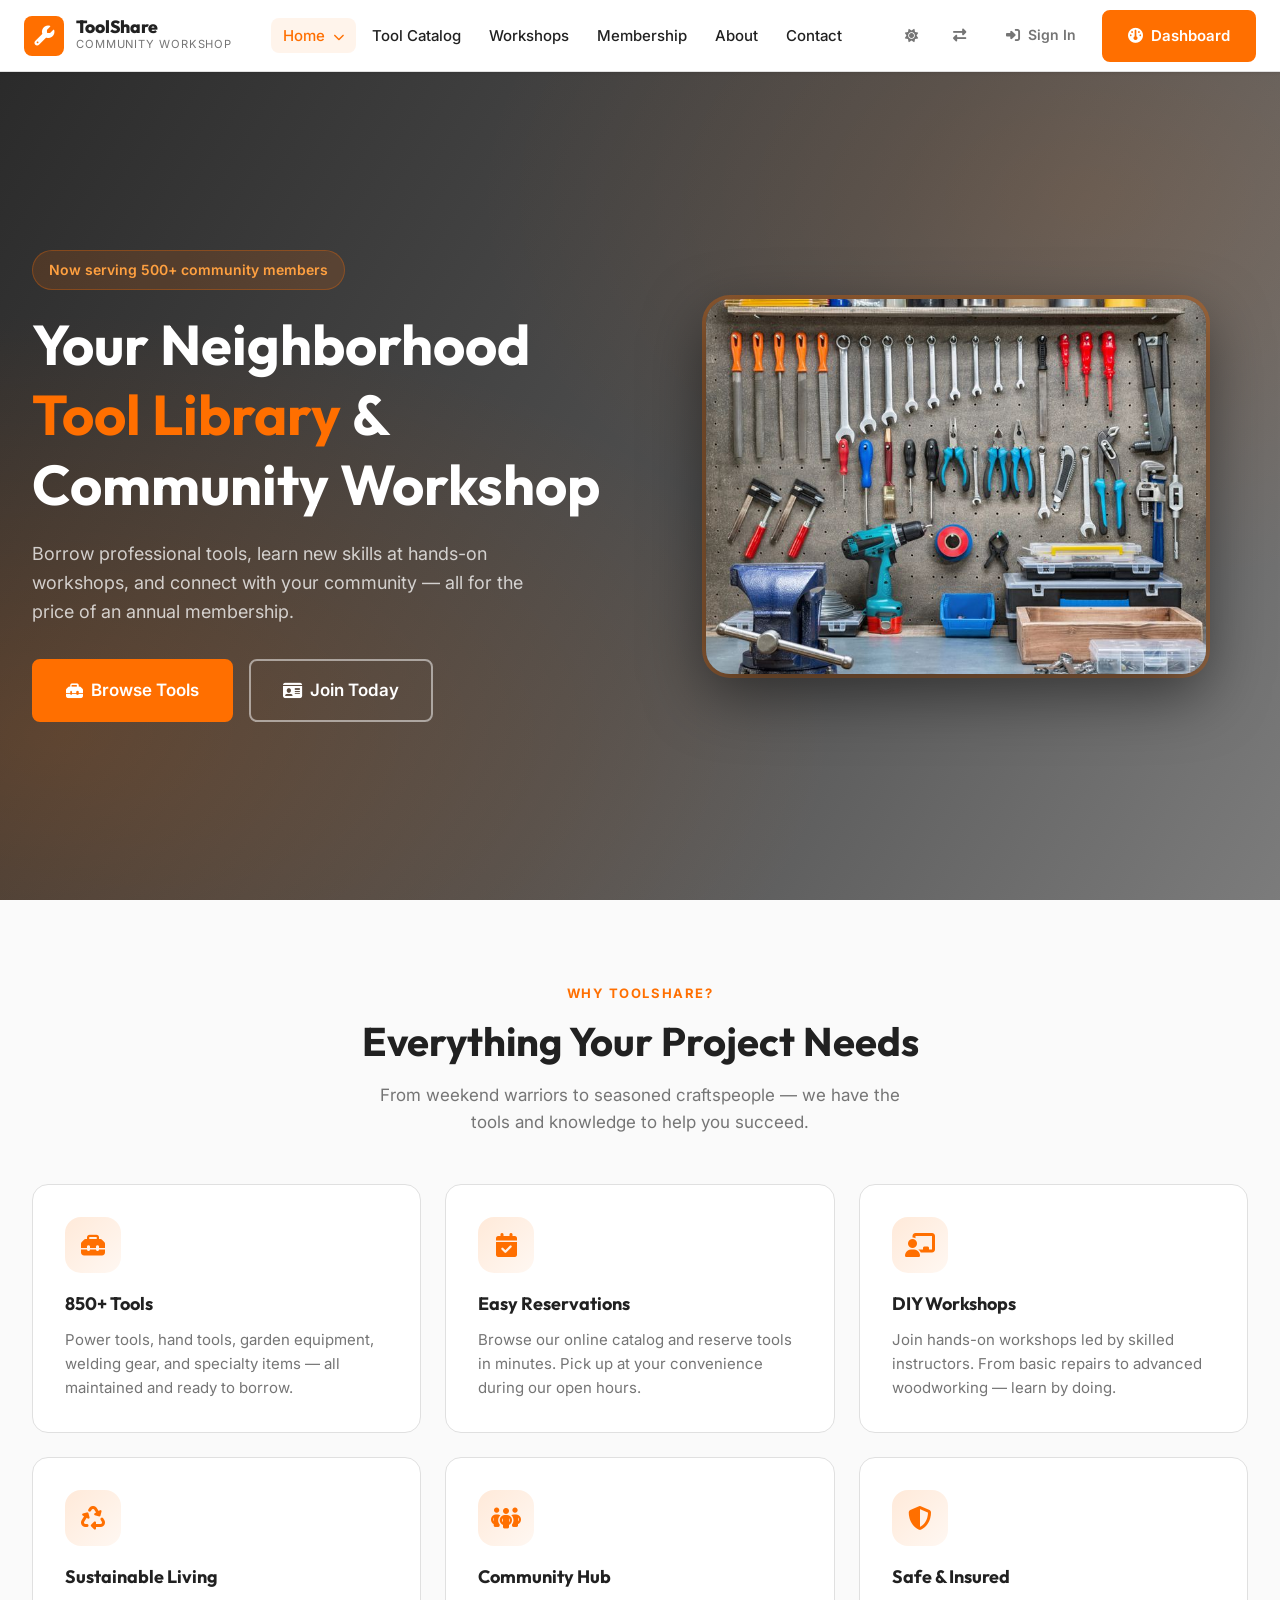
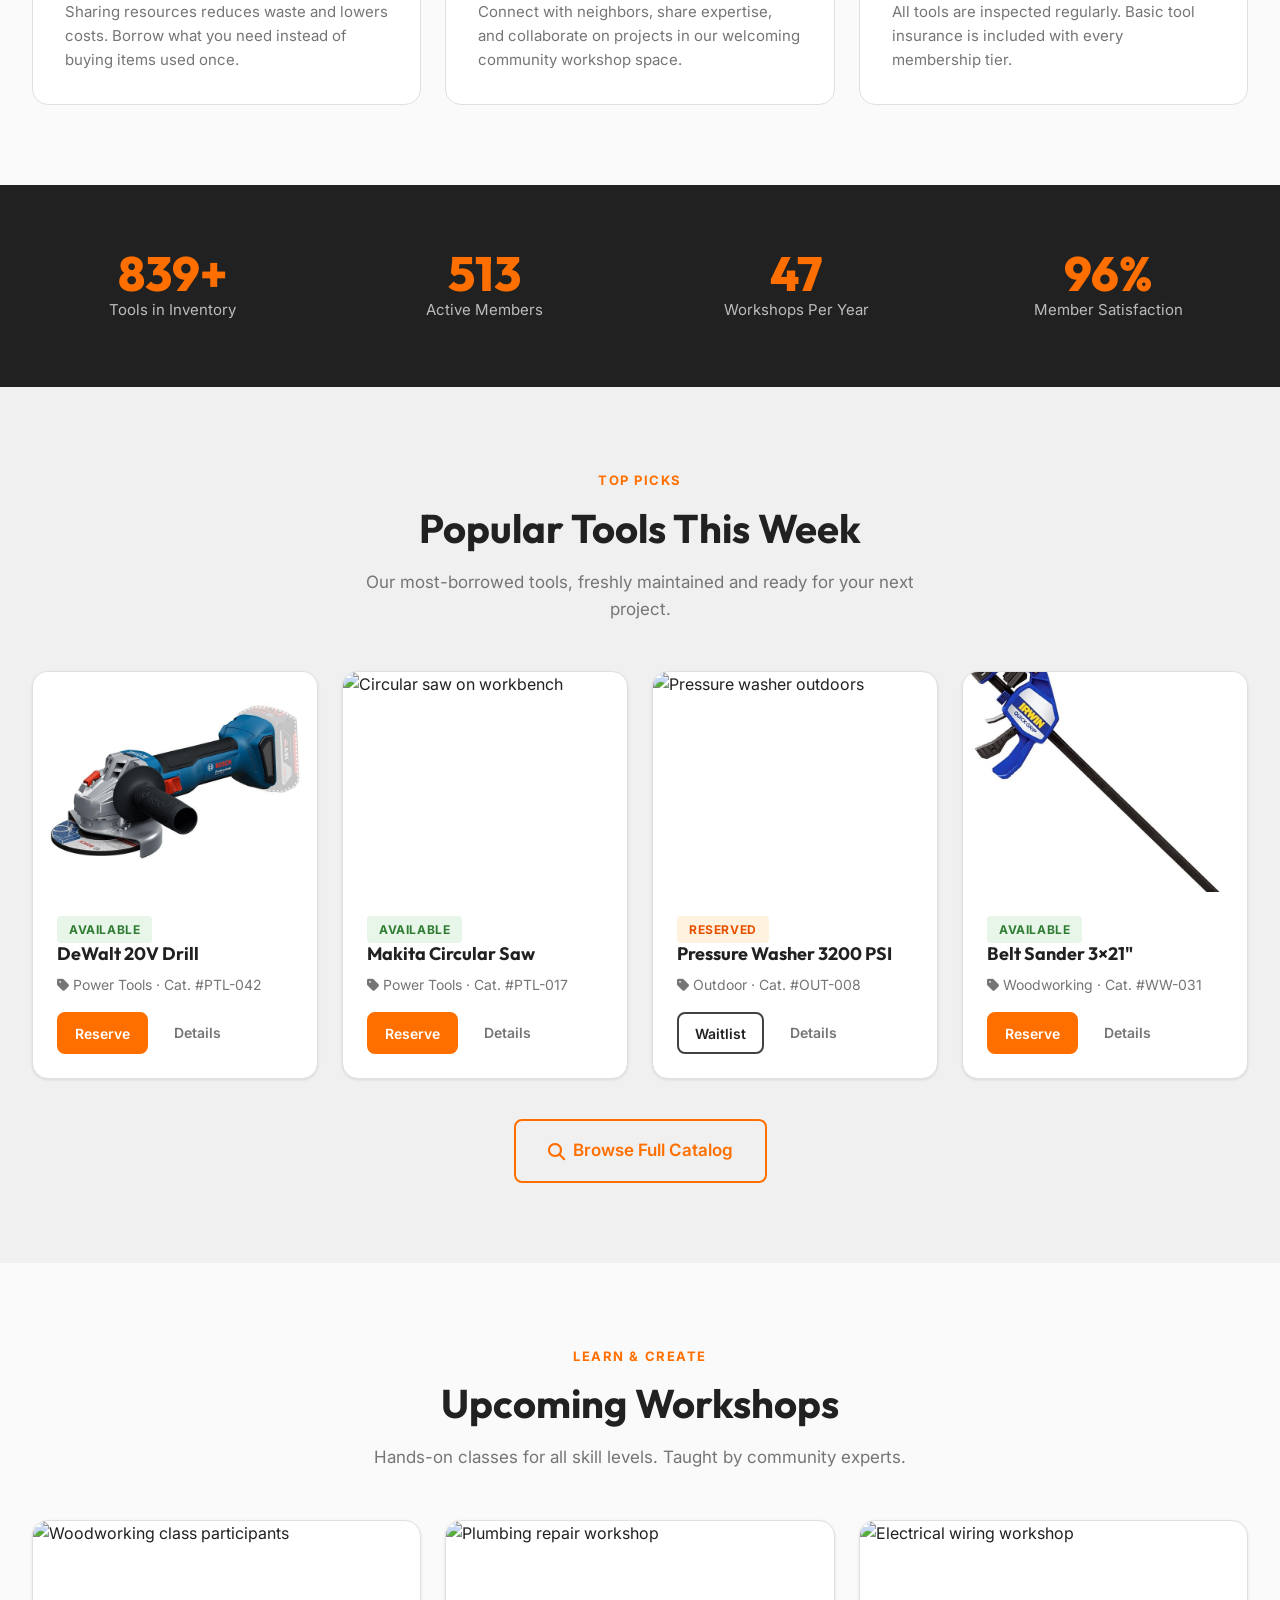
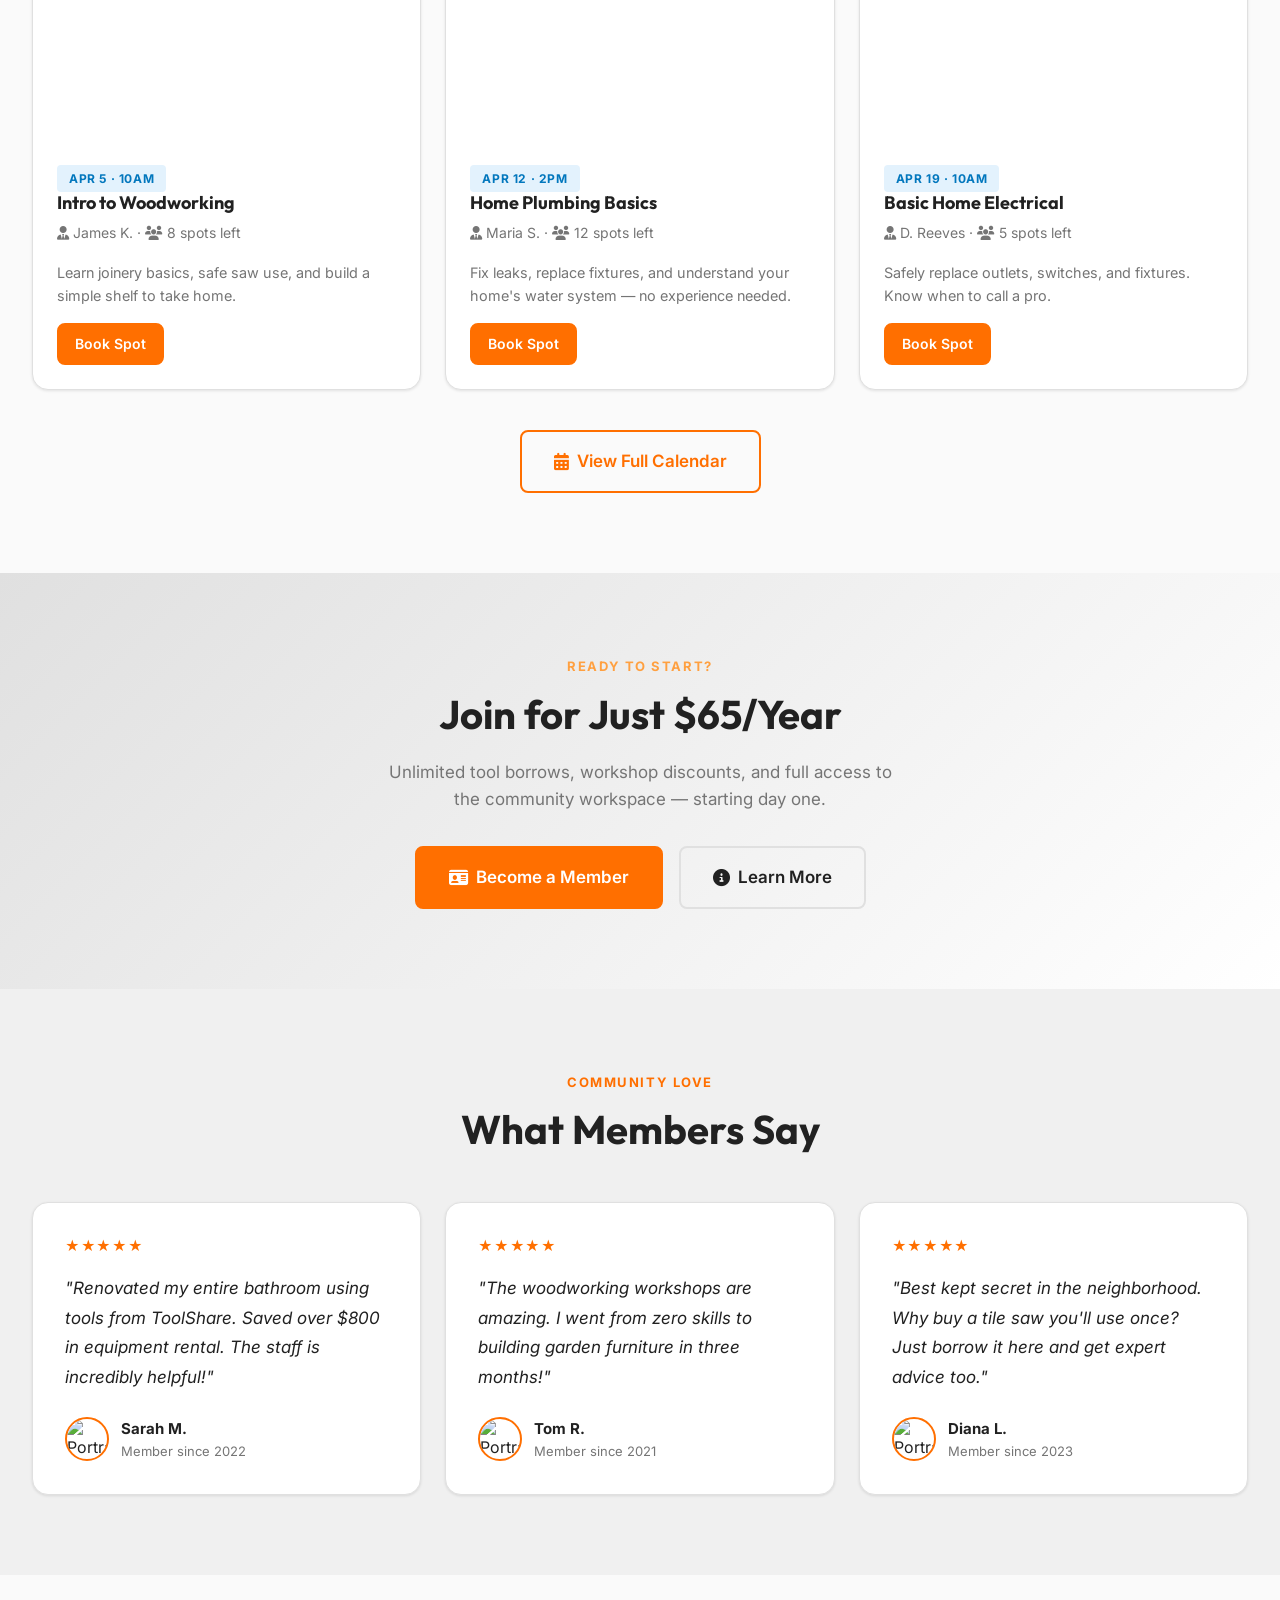
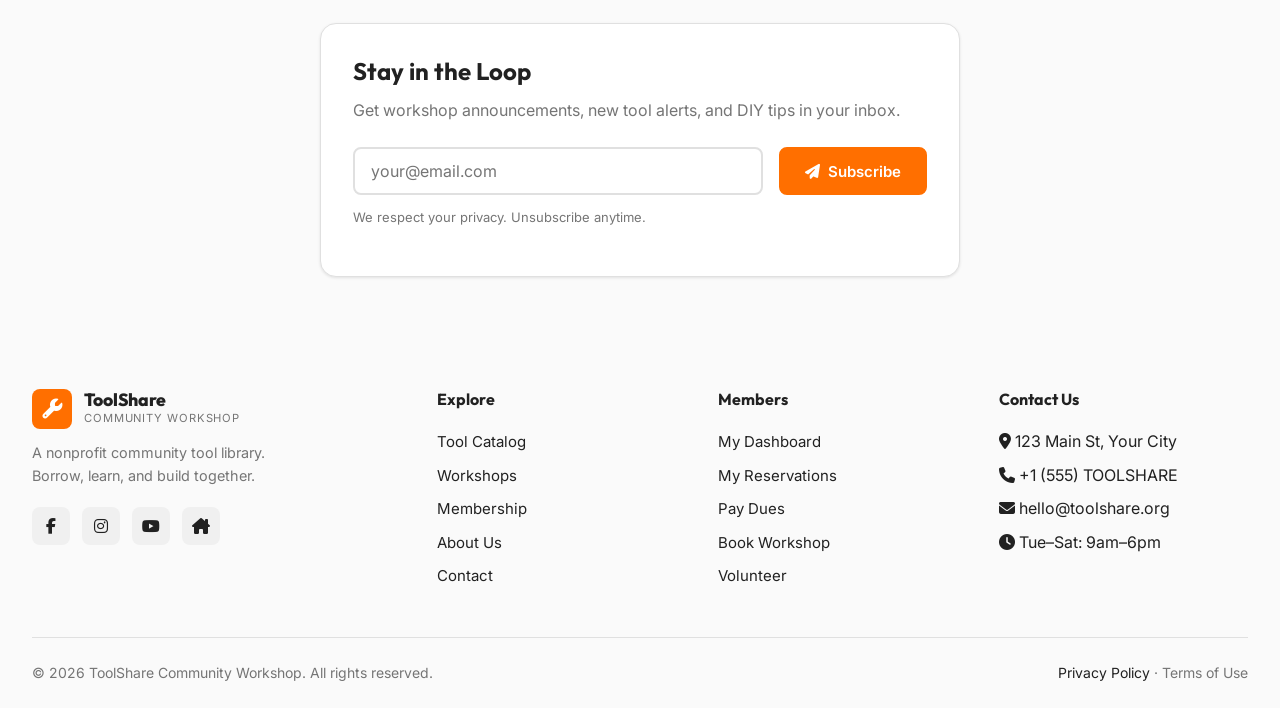
==== commit 86417517: "first commit" ====
--- a/index.html
+++ b/index.html
@@ -106,7 +106,6 @@
     <!-- Left: Text & CTAs -->
     <div class="hero__text reveal">
       <div class="hero__eyebrow" aria-label="Community feature">
-        <i class="fa-solid fa-seedling" aria-hidden="true"></i>
         Now serving 500+ community members
       </div>
       <h1 id="hero-heading">
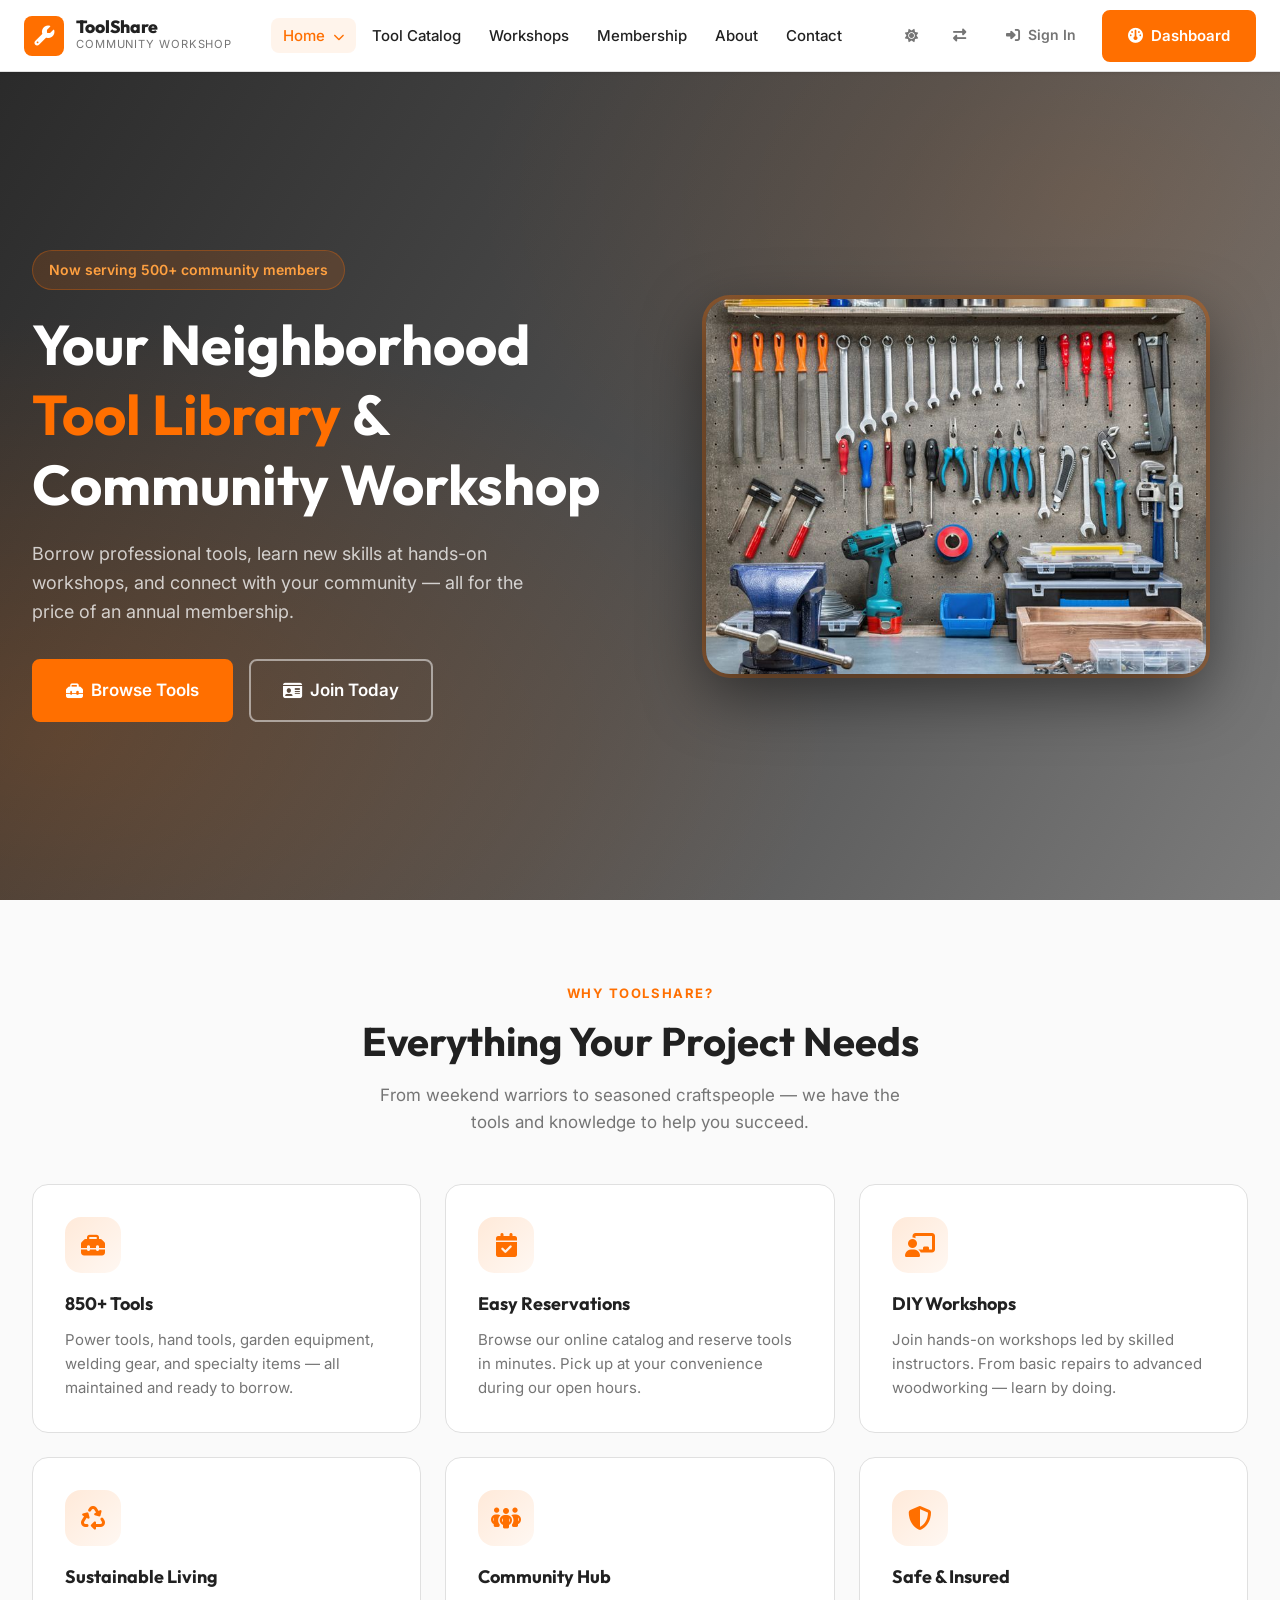
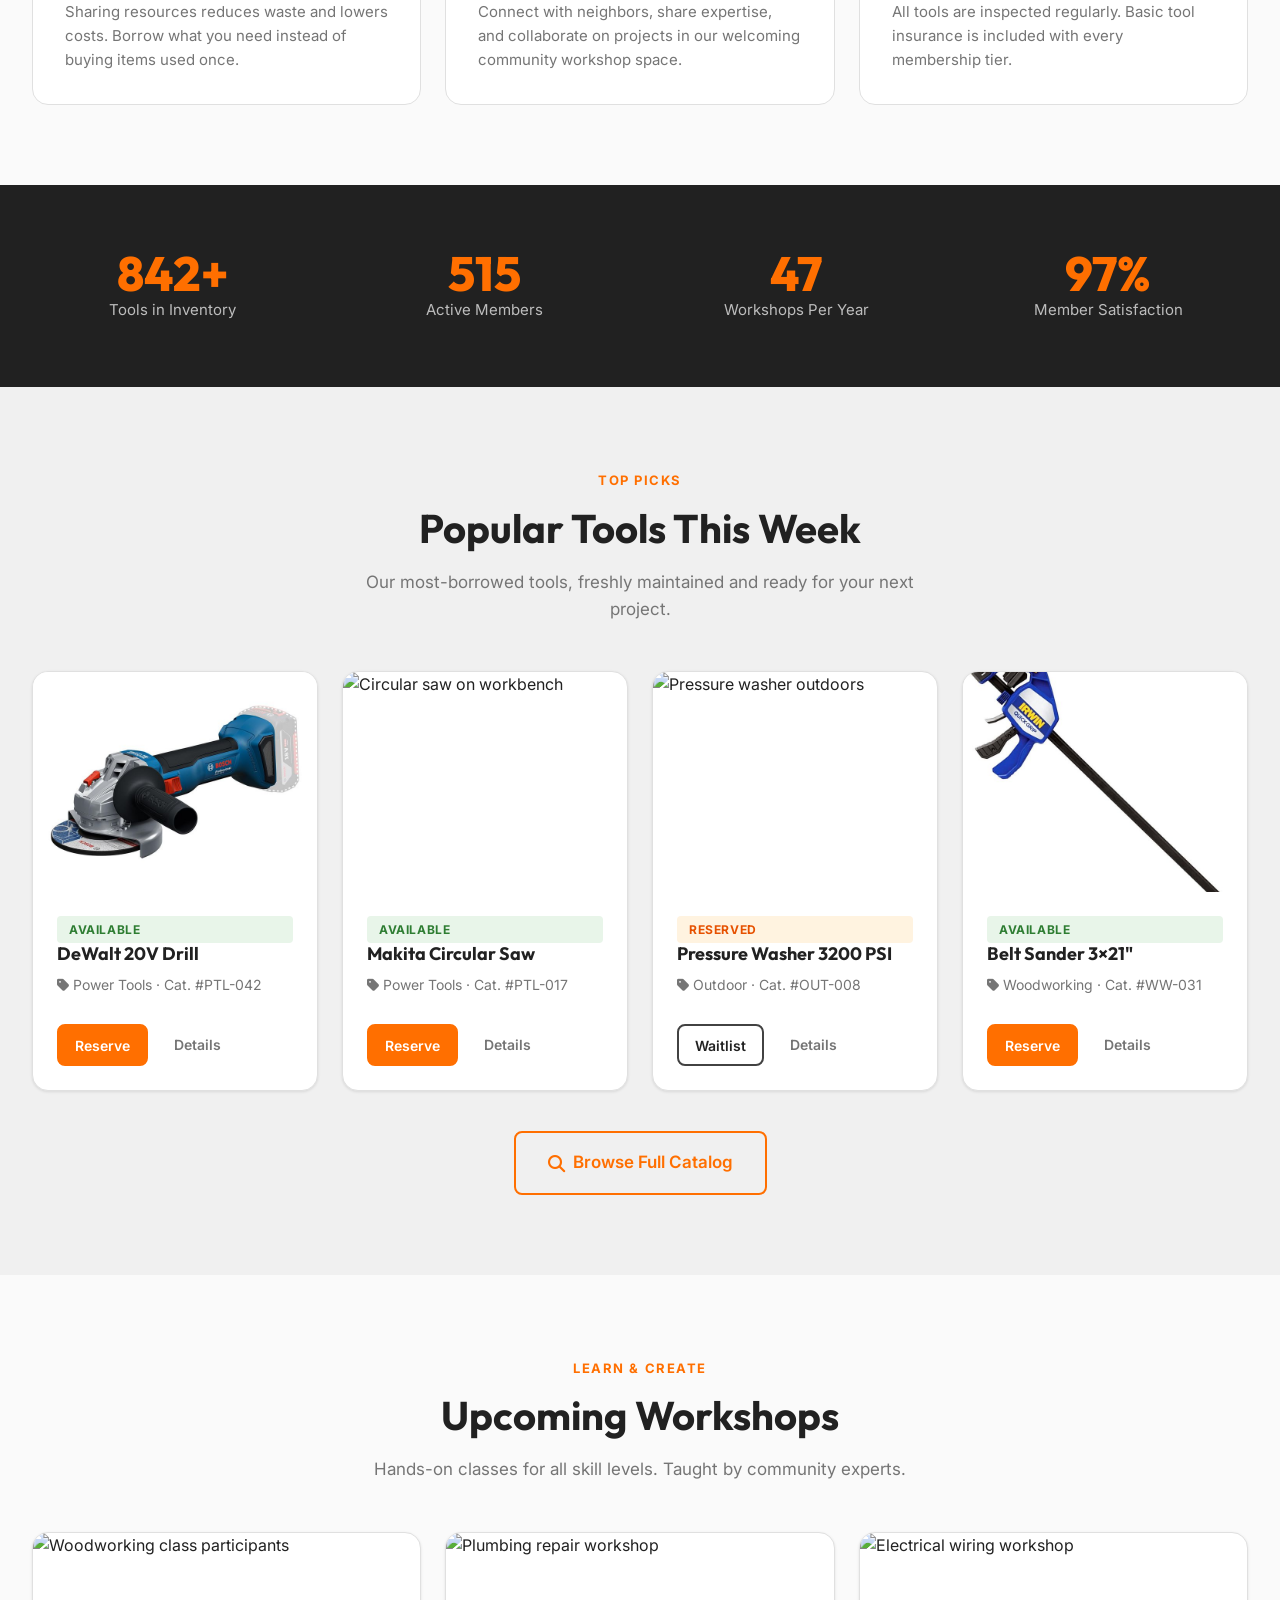
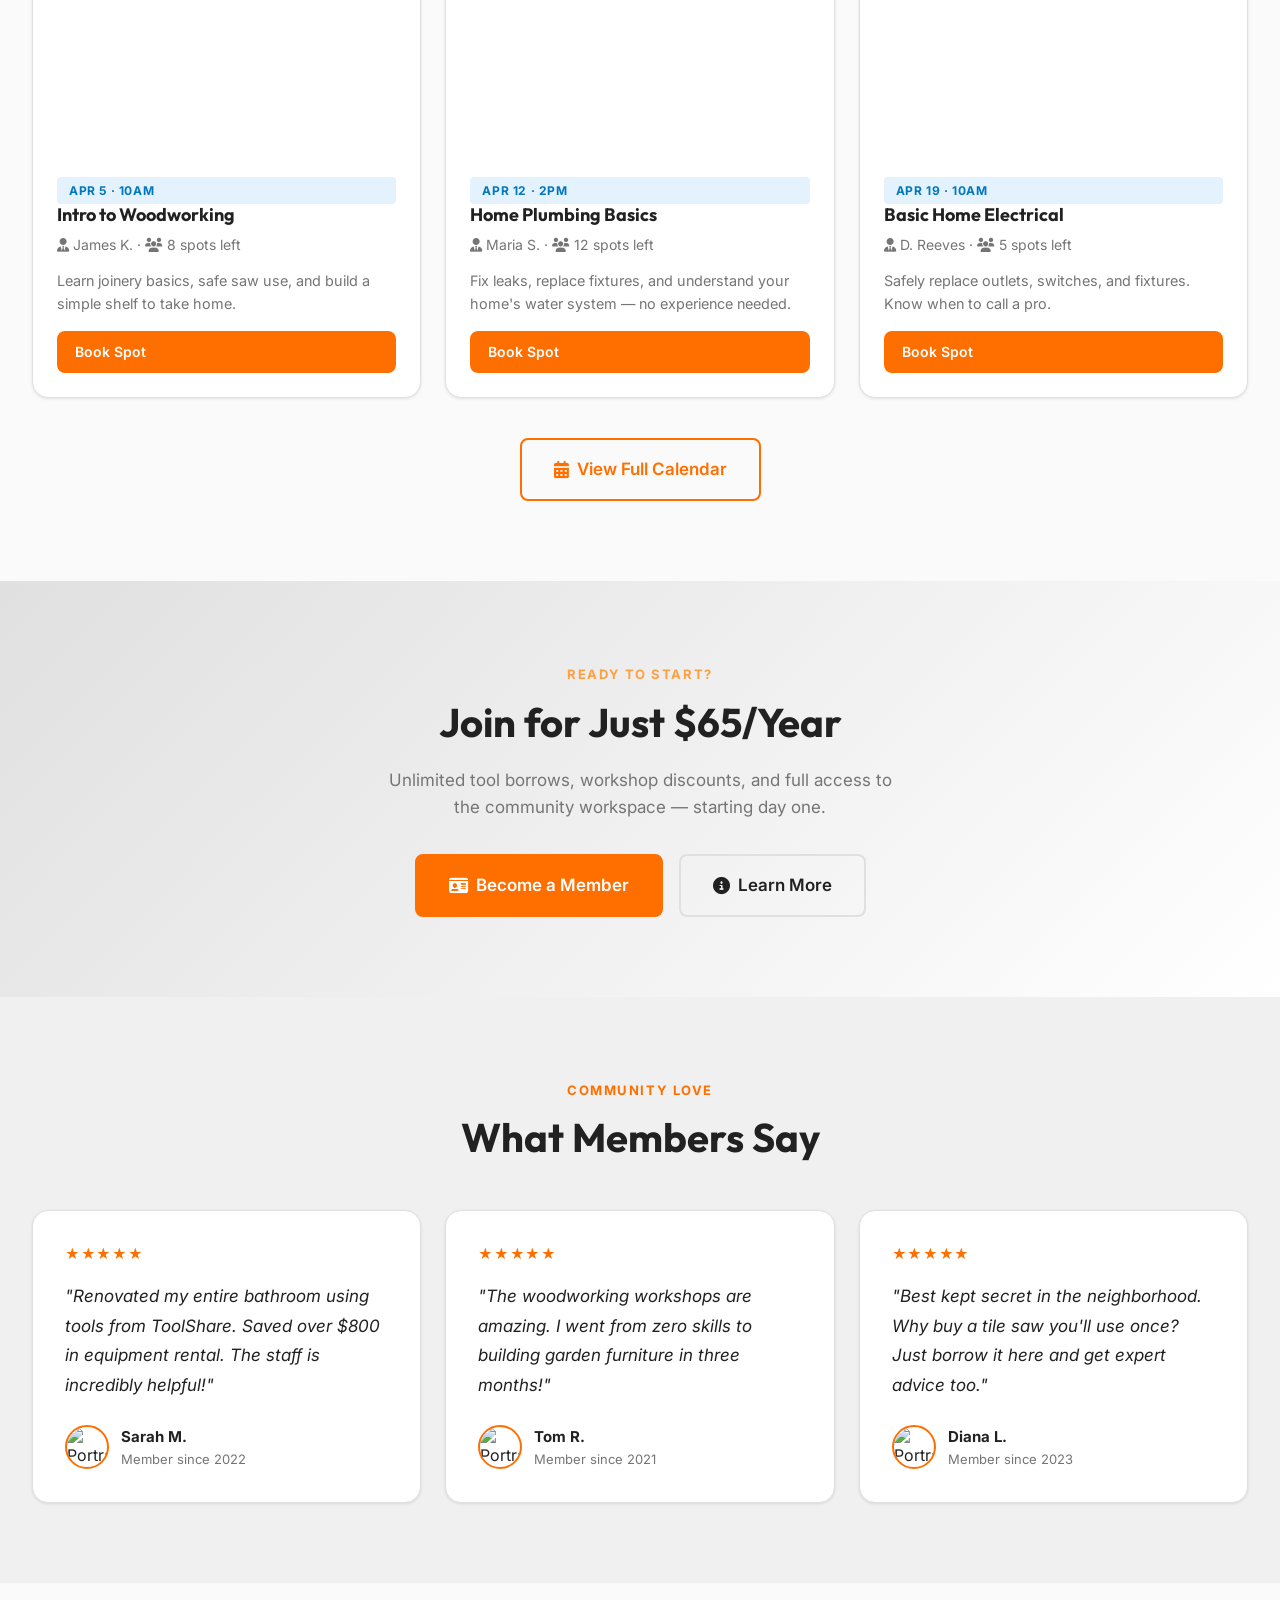
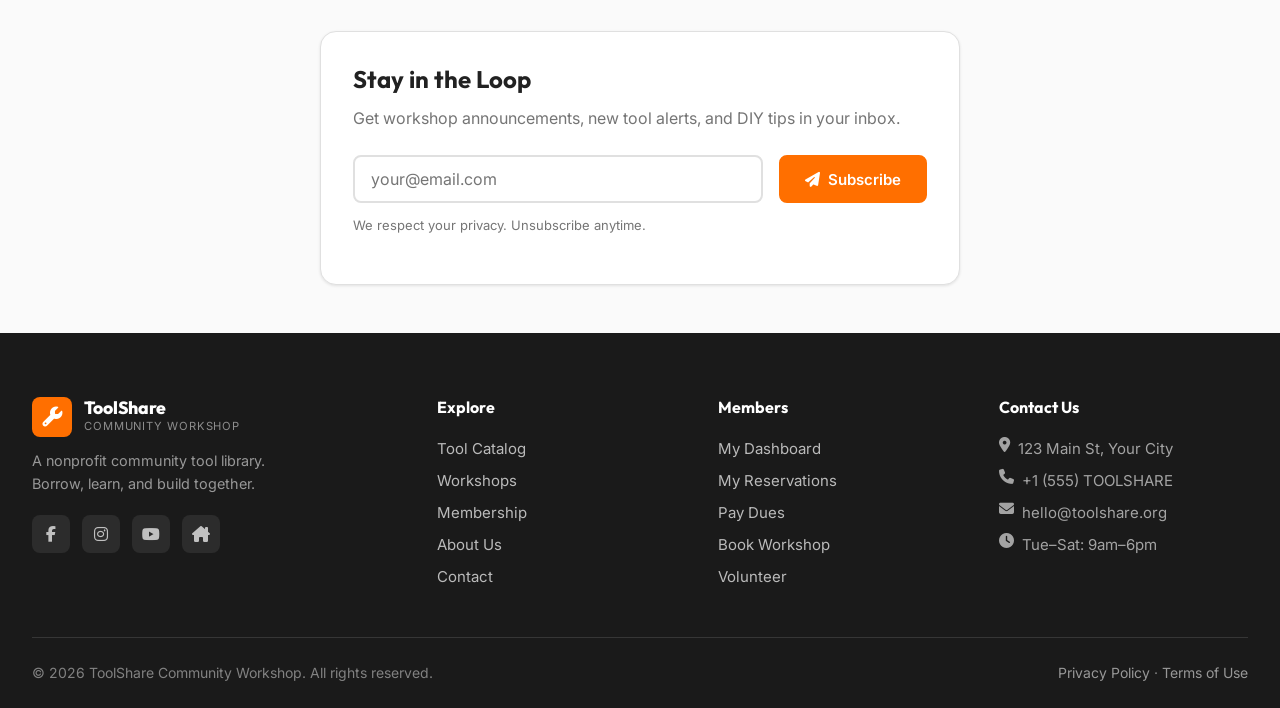
==== commit 9a651748: "first commit" ====
--- a/index.html
+++ b/index.html
@@ -468,7 +468,7 @@
     </div>
     <div class="footer__bottom">
       <p>&copy; 2026 ToolShare Community Workshop. All rights reserved.</p>
-      <p><a href="#" style="color:var(--color-text)">Privacy Policy</a> · <a href="#" style="color:var(--color-text-muted)">Terms of Use</a></p>
+      <p><a href="#">Privacy Policy</a> · <a href="#">Terms of Use</a></p>
     </div>
   </div>
 </footer>
--- a/assets/css/style.css
+++ b/assets/css/style.css
@@ -180,7 +180,8 @@
 /* ── Grid ── */
 .grid {
   display: grid;
-  gap: var(--sp-6)
+  gap: var(--sp-6);
+  align-items: stretch
 }
 
 .grid-2 {
@@ -188,11 +189,21 @@
 }
 
 .grid-3 {
-  grid-template-columns: repeat(auto-fit, minmax(min(100%, 320px), 1fr))
+  grid-template-columns: repeat(auto-fit, minmax(min(100%, 300px), 1fr))
 }
 
 .grid-4 {
-  grid-template-columns: repeat(auto-fit, minmax(min(100%, 250px), 1fr))
+  grid-template-columns: repeat(auto-fit, minmax(min(100%, 220px), 1fr))
+}
+
+/* Force equal-column grids at full desktop widths */
+@media(min-width: 1024px) {
+  .grid-3 { grid-template-columns: repeat(3, 1fr) }
+  .grid-4 { grid-template-columns: repeat(4, 1fr) }
+}
+@media(min-width: 640px) and (max-width: 1023px) {
+  .grid-3 { grid-template-columns: repeat(2, 1fr) }
+  .grid-4 { grid-template-columns: repeat(2, 1fr) }
 }
 
 /* ── Flex Utils ── */
@@ -326,6 +337,9 @@
   box-shadow: var(--shadow-sm);
   overflow: hidden;
   transition: all var(--transition);
+  /* Equal height cards in a grid row */
+  display: flex;
+  flex-direction: column;
 }
 
 .card:hover {
@@ -336,11 +350,15 @@
 .card__img {
   width: 100%;
   height: 220px;
-  object-fit: cover
+  object-fit: cover;
+  flex-shrink: 0
 }
 
 .card__body {
-  padding: var(--sp-6)
+  padding: var(--sp-6);
+  display: flex;
+  flex-direction: column;
+  flex: 1
 }
 
 .card__badge {
@@ -384,10 +402,18 @@
   margin-bottom: var(--sp-4)
 }
 
+.card__meta {
+  font-size: .875rem;
+  color: var(--color-text-muted);
+  margin-bottom: var(--sp-3)
+}
+
 .card__actions {
   display: flex;
   gap: var(--sp-2);
-  flex-wrap: wrap
+  flex-wrap: wrap;
+  margin-top: auto;
+  padding-top: var(--sp-4)
 }
 
 /* ╔══════════════════════════════╗
@@ -1203,23 +1229,27 @@
    ║  FOOTER                      ║
    ╚══════════════════════════════╝ */
 .footer {
-  background: var(--color-bg);
-  color: var(--color-text);
+  background: #1a1a1a;
+  color: rgba(255, 255, 255, .85);
   padding: var(--sp-16) 0 var(--sp-6)
 }
+
+/* Brand inside footer always stays light (footer is dark-by-default) */
+.footer .navbar__name   { color: #fff; }
+.footer .navbar__tagline { color: rgba(255, 255, 255, .5); }
 
 .footer__grid {
   grid-template-columns: 1.5fr 1fr 1fr 1fr
 }
 
 .footer h4 {
-  color: var(--color-text);
+  color: #fff;
   margin-bottom: var(--sp-5);
   font-size: 1rem
 }
 
 .footer__brand p {
-  color: var(--color-text-muted);
+  color: rgba(255, 255, 255, .55);
   font-size: .9rem;
   margin-top: var(--sp-3);
   max-width: 260px
@@ -1232,7 +1262,7 @@
 }
 
 .footer__links a {
-  color: var(--color-text);
+  color: rgba(255, 255, 255, .7);
   font-size: .9375rem;
   transition: color var(--transition)
 }
@@ -1241,8 +1271,16 @@
   color: var(--color-accent)
 }
 
+.footer__links li {
+  color: rgba(255, 255, 255, .6);
+  font-size: .9375rem;
+  display: flex;
+  align-items: flex-start;
+  gap: var(--sp-2)
+}
+
 .footer__bottom {
-  border-top: 1px solid var(--color-border);
+  border-top: 1px solid rgba(255, 255, 255, .12);
   margin-top: var(--sp-12);
   padding-top: var(--sp-6);
   display: flex;
@@ -1253,9 +1291,18 @@
 }
 
 .footer__bottom p {
-  color: var(--color-text-muted);
+  color: rgba(255, 255, 255, .45);
   font-size: .875rem;
   margin: 0
+}
+
+.footer__bottom a {
+  color: rgba(255, 255, 255, .55);
+  transition: color var(--transition)
+}
+
+.footer__bottom a:hover {
+  color: var(--color-accent)
 }
 
 .social-links {
@@ -1267,10 +1314,10 @@
   width: 38px;
   height: 38px;
   border-radius: var(--radius-md);
-  background: var(--color-bg-alt);
+  background: rgba(255, 255, 255, .08);
   display: grid;
   place-items: center;
-  color: var(--color-text);
+  color: rgba(255, 255, 255, .7);
   transition: all var(--transition);
 }
 
--- a/assets/css/dark-mode.css
+++ b/assets/css/dark-mode.css
@@ -20,8 +20,43 @@
 
 /* ── Navbar dark ── */
 [data-theme="dark"] .navbar {
-  background: #1E1E1E;
-  border-bottom-color: #333333;
+  background: #1A1A1A;
+  border-bottom-color: #2E2E2E;
+}
+
+[data-theme="dark"] .navbar__name {
+  color: #EEEEEE;
+}
+
+[data-theme="dark"] .navbar__tagline {
+  color: #757575;
+}
+
+[data-theme="dark"] .nav-links a {
+  color: #CCCCCC;
+}
+
+[data-theme="dark"] .nav-links a:hover,
+[data-theme="dark"] .nav-links a.active {
+  color: var(--color-accent);
+  background: rgba(255, 111, 0, .1);
+}
+
+/* ── Dropdown in dark mode ── */
+[data-theme="dark"] .dropdown-menu {
+  background: #1E1E1E;
+  border-color: #333333;
+}
+
+[data-theme="dark"] .nav-links .dropdown-menu a,
+[data-theme="dark"] .v2-nav-links .dropdown-menu a {
+  color: #CCCCCC;
+}
+
+[data-theme="dark"] .nav-links .dropdown-menu a:hover,
+[data-theme="dark"] .v2-nav-links .dropdown-menu a:hover {
+  background: #2A2A2A;
+  color: var(--color-accent);
 }
 
 /* ── Badge tint adjustments ── */
@@ -36,8 +71,14 @@
 [data-theme="dark"] .testimonial-card,
 [data-theme="dark"] .feature-card {
   background: #1E1E1E;
-  border-color: #333333;
-}
+  border-color: #2E2E2E;
+}
+
+[data-theme="dark"] .card__title,
+[data-theme="dark"] .card__meta { color: #CCCCCC; }
+
+[data-theme="dark"] .feature-card h3 { color: #EEEEEE; }
+[data-theme="dark"] .feature-card p   { color: #9E9E9E; }
 
 /* ── Filter bar ── */
 [data-theme="dark"] .filter-bar { background: #1E1E1E; border-color: #333333; }
@@ -50,29 +91,41 @@
 
 /* ── Table ── */
 [data-theme="dark"] .table-wrap { background: #1E1E1E; border-color: #333333; }
-[data-theme="dark"] thead       { background: #2A2A2A; }
-[data-theme="dark"] td          { border-top-color: #333333; }
+[data-theme="dark"] thead       { background: #252525; }
+[data-theme="dark"] th          { color: #9E9E9E; }
+[data-theme="dark"] td          { border-top-color: #2E2E2E; color: #CCCCCC; }
 [data-theme="dark"] tr:hover td { background: rgba(255,111,0,.06); }
 
 /* ── Form controls ── */
 [data-theme="dark"] .form-control {
-  background: #2A2A2A;
-  border-color: #444444;
-  color: #EEEEEE;
-}
-[data-theme="dark"] .form-control::placeholder { color: #757575; }
-[data-theme="dark"] .form-control:focus        { border-color: var(--color-accent); }
+  background: #252525;
+  border-color: #3A3A3A;
+  color: #EEEEEE;
+}
+[data-theme="dark"] .form-control::placeholder { color: #616161; }
+[data-theme="dark"] .form-control:focus        { border-color: var(--color-accent); box-shadow: 0 0 0 3px rgba(255,111,0,.18); }
+[data-theme="dark"] .form-label                { color: #CCCCCC; }
+
+/* ── Sidebar (catalog) ── */
+[data-theme="dark"] .sidebar {
+  background: #1E1E1E;
+  border-color: #2E2E2E;
+}
+[data-theme="dark"] .sidebar h3   { color: #EEEEEE; border-bottom-color: #2E2E2E; }
+[data-theme="dark"] .sidebar-group label { color: #CCCCCC; }
 
 /* ── Modal ── */
 [data-theme="dark"] .modal             { background: #1E1E1E; }
 [data-theme="dark"] .modal__close      { background: #2A2A2A; color: #9E9E9E; }
+[data-theme="dark"] .modal__header h3  { color: #EEEEEE; }
 
 /* ── Toast ── */
-[data-theme="dark"] .toast { background: #1E1E1E; border-color: #333333; }
+[data-theme="dark"] .toast { background: #1E1E1E; border-color: #333333; color: #EEEEEE; }
 
 /* ── Nav drawer ── */
-[data-theme="dark"] .nav-drawer { background: #1E1E1E; border-top-color: #333333; }
-[data-theme="dark"] .nav-drawer a { border-color: #333333; color: #EEEEEE; }
+[data-theme="dark"] .nav-drawer { background: #1A1A1A; border-top-color: #2E2E2E; }
+[data-theme="dark"] .nav-drawer a { border-color: #2E2E2E; color: #CCCCCC; background: transparent; }
+[data-theme="dark"] .nav-drawer a:hover { background: var(--color-accent); color: #fff; border-color: var(--color-accent); }
 
 /* ── Heading colours ── */
 [data-theme="dark"] h1,
@@ -80,11 +133,23 @@
 [data-theme="dark"] h3,
 [data-theme="dark"] h4 { color: #EEEEEE; }
 
+/* Hero headings stay white regardless of dark mode (they render over dark images) */
+[data-theme="dark"] .hero h1,
+[data-theme="dark"] .page-hero h1 { color: #fff; }
+[data-theme="dark"] .hero p,
+[data-theme="dark"] .page-hero p  { color: rgba(255,255,255,.75); }
+
 /* ── Stats banner ── */
-[data-theme="dark"] .stats-banner { background: #1E1E1E; }
+[data-theme="dark"] .stats-banner    { background: #161616; }
+[data-theme="dark"] .stats-banner h2 { color: #EEEEEE; }
 
 /* ── Section alt bg ── */
-[data-theme="dark"] .section-bg-alt { background: #1A1A1A; }
+[data-theme="dark"] .section-bg-alt { background: #181818; }
+
+/* ── Feature icon ── */
+[data-theme="dark"] .feature-icon {
+  background: rgba(255,111,0,.12);
+}
 
 /* ── Skeleton ── */
 [data-theme="dark"] .skeleton {
@@ -93,16 +158,82 @@
 }
 
 /* ── Chip ── */
-[data-theme="dark"] .chip { border-color: #444; color: #9E9E9E; }
+[data-theme="dark"] .chip { border-color: #3A3A3A; color: #9E9E9E; background: transparent; }
 [data-theme="dark"] .chip:hover,
 [data-theme="dark"] .chip.active { background: var(--color-accent); color: #fff; border-color: var(--color-accent); }
 
 /* ── Dashboard (shared) ── */
-[data-theme="dark"] .dash-sidebar    { background: #161616; border-color: #333333; }
-[data-theme="dark"] .dash-card       { background: #1E1E1E; border-color: #333333; }
-[data-theme="dark"] .dash-top        { background: #1A1A1A; border-color: #333333; }
+[data-theme="dark"] .dash-sidebar    { background: #161616; border-color: #2E2E2E; }
+[data-theme="dark"] .dash-card       { background: #1E1E1E; border-color: #2E2E2E; }
+[data-theme="dark"] .dash-top        { background: #181818; border-color: #2E2E2E; }
+
+/* ── Footer dark override ── */
+/* Footer already uses a dark-by-default background (#1a1a1a) — keep it consistent */
+[data-theme="dark"] .footer          { background: #111111; }
+[data-theme="dark"] .footer h4       { color: #EEEEEE; }
+[data-theme="dark"] .footer__brand p { color: rgba(255,255,255,.45); }
+[data-theme="dark"] .footer__links a { color: rgba(255,255,255,.6); }
+[data-theme="dark"] .footer__bottom  { border-top-color: rgba(255,255,255,.1); }
+[data-theme="dark"] .footer__bottom p, [data-theme="dark"] .footer__bottom a { color: rgba(255,255,255,.4); }
+
+/* ── Membership / Tier cards in dark ── */
+[data-theme="dark"] .tier-card { background: #1E1E1E; border-color: #2E2E2E; }
+[data-theme="dark"] .tier-price { color: #EEEEEE; }
+[data-theme="dark"] .tier-period,
+[data-theme="dark"] .tier-features li { color: #9E9E9E; }
+[data-theme="dark"] .tier-features li i { color: var(--color-accent); }
+
+/* ── Testimonial cards ── */
+[data-theme="dark"] .testimonial-card          { background: #1E1E1E; border-color: #2E2E2E; }
+[data-theme="dark"] .testimonial-card blockquote { color: #CCCCCC; }
 
 /* ── Theme toggle icon ── */
 #themeToggle .icon-moon { display: none; }
 [data-theme="dark"] #themeToggle .icon-sun  { display: none; }
 [data-theme="dark"] #themeToggle .icon-moon { display: inline; }
+
+/* ── Home v2 bento grid dark mode ── */
+[data-theme="dark"] .bento-c {
+  background: #242424;
+  color: #EEEEEE;
+}
+[data-theme="dark"] .bento-c .bento-tag,
+[data-theme="dark"] .bento-c .bento-h2,
+[data-theme="dark"] .bento-c .bento-p { color: #EEEEEE; }
+
+[data-theme="dark"] .bento-g {
+  background: #1E1E1E;
+  border-color: #2E2E2E;
+  color: #EEEEEE;
+}
+[data-theme="dark"] .bento-g .bento-tag,
+[data-theme="dark"] .bento-g .bento-h2,
+[data-theme="dark"] .bento-g .bento-p { color: #EEEEEE; }
+
+/* ── Home v2 split content dark ── */
+[data-theme="dark"] .v2-split-content { background: #1A1A1A; }
+[data-theme="dark"] .v2-split-content h2 { color: #EEEEEE; }
+[data-theme="dark"] .v2-split-content p  { color: #9E9E9E; }
+[data-theme="dark"] .v2-wk-item { background: #212121; border-color: #2E2E2E; }
+[data-theme="dark"] .v2-wk-info strong { color: #EEEEEE; }
+[data-theme="dark"] .v2-wk-info span   { color: #616161; }
+
+/* ── Home v2 tool card dark ── */
+[data-theme="dark"] .v2-tool-card { background: #1E1E1E; border-color: #2E2E2E; }
+[data-theme="dark"] .v2-tool-name { color: #EEEEEE; }
+
+/* ── Page hero breadcrumb (stays readable on dark photos) ── */
+[data-theme="dark"] .page-hero .breadcrumb a { color: rgba(255,255,255,.5); }
+[data-theme="dark"] .page-hero .breadcrumb   { color: rgba(255,255,255,.4); }
+
+/* ── Icon button dark ── */
+[data-theme="dark"] .icon-btn { color: #9E9E9E; }
+[data-theme="dark"] .icon-btn:hover { background: #252525; color: var(--color-accent); border-color: #333; }
+
+/* ── Button secondary dark ── */
+[data-theme="dark"] .btn-secondary { color: #CCCCCC; border-color: #444; }
+[data-theme="dark"] .btn-secondary:hover { background: #333; color: #EEEEEE; }
+
+/* ── Button ghost dark ── */
+[data-theme="dark"] .btn-ghost { color: #9E9E9E; }
+[data-theme="dark"] .btn-ghost:hover { background: #252525; color: #EEEEEE; }
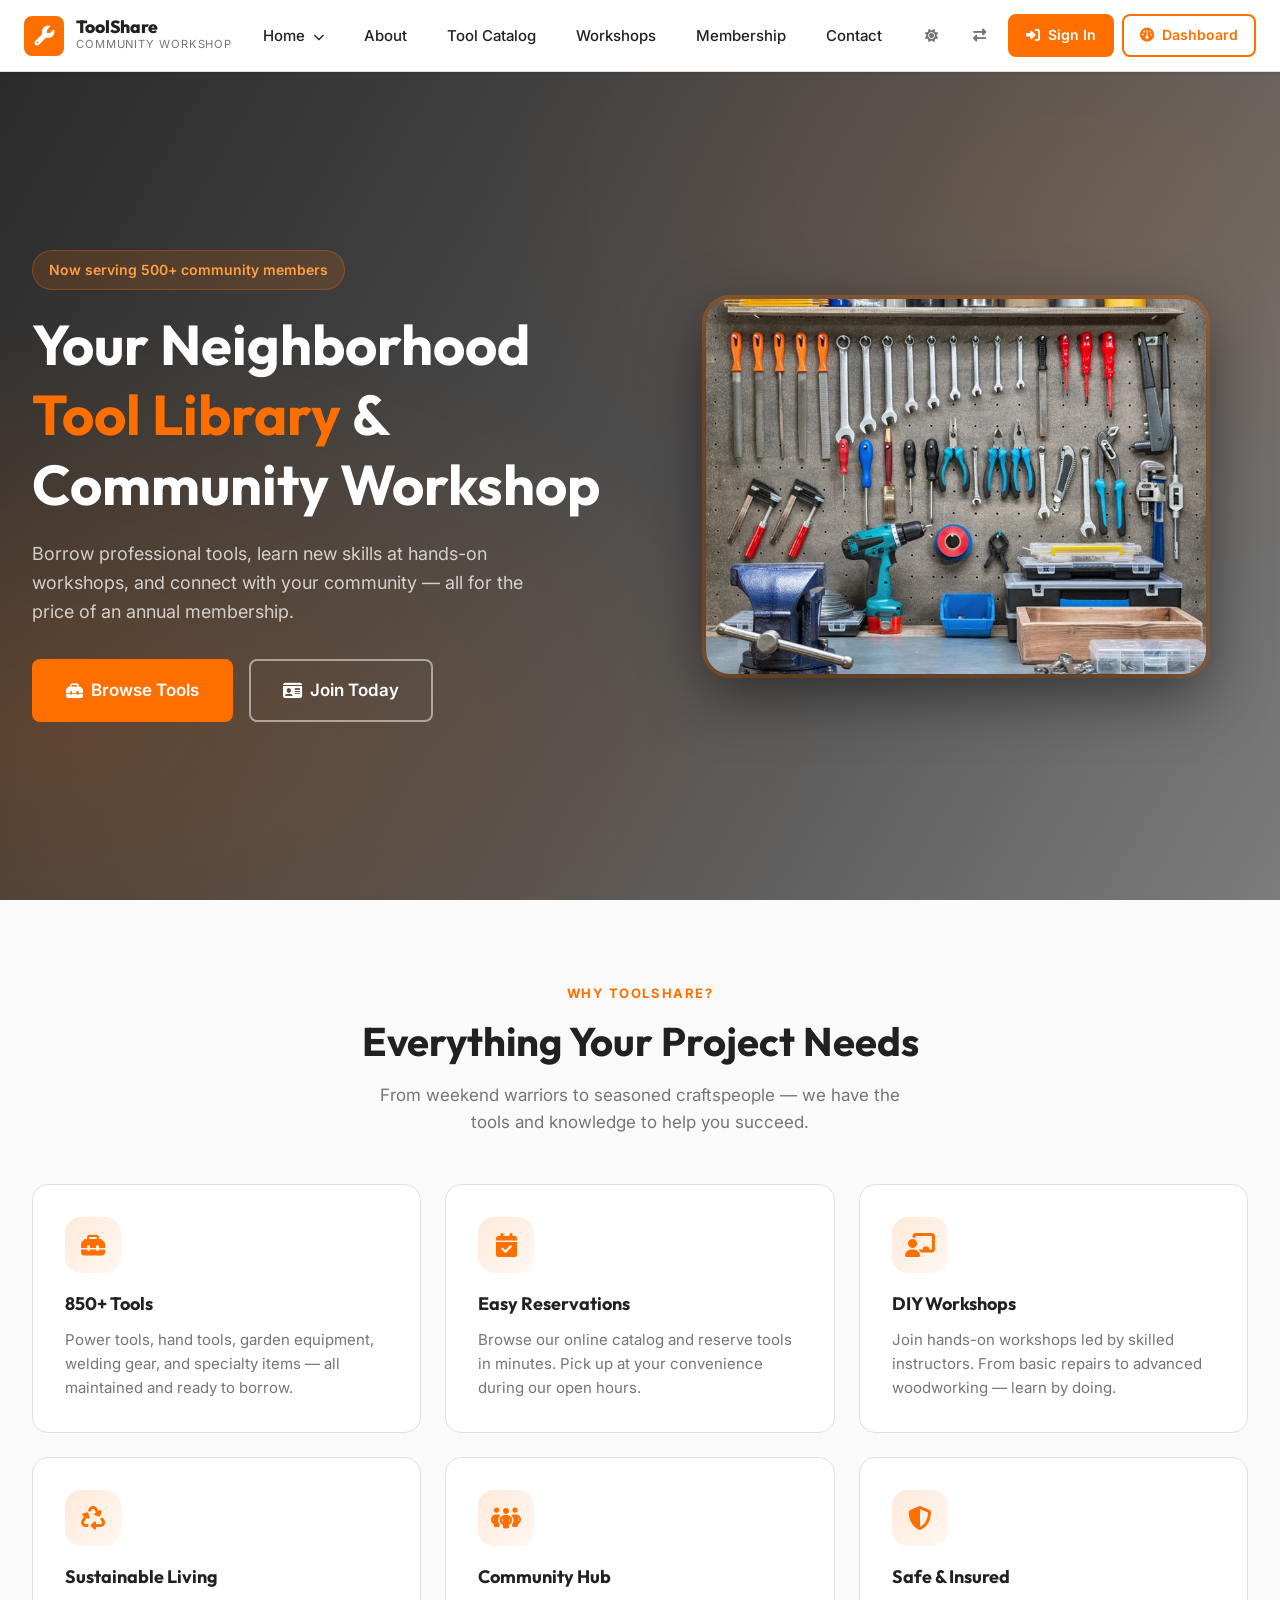
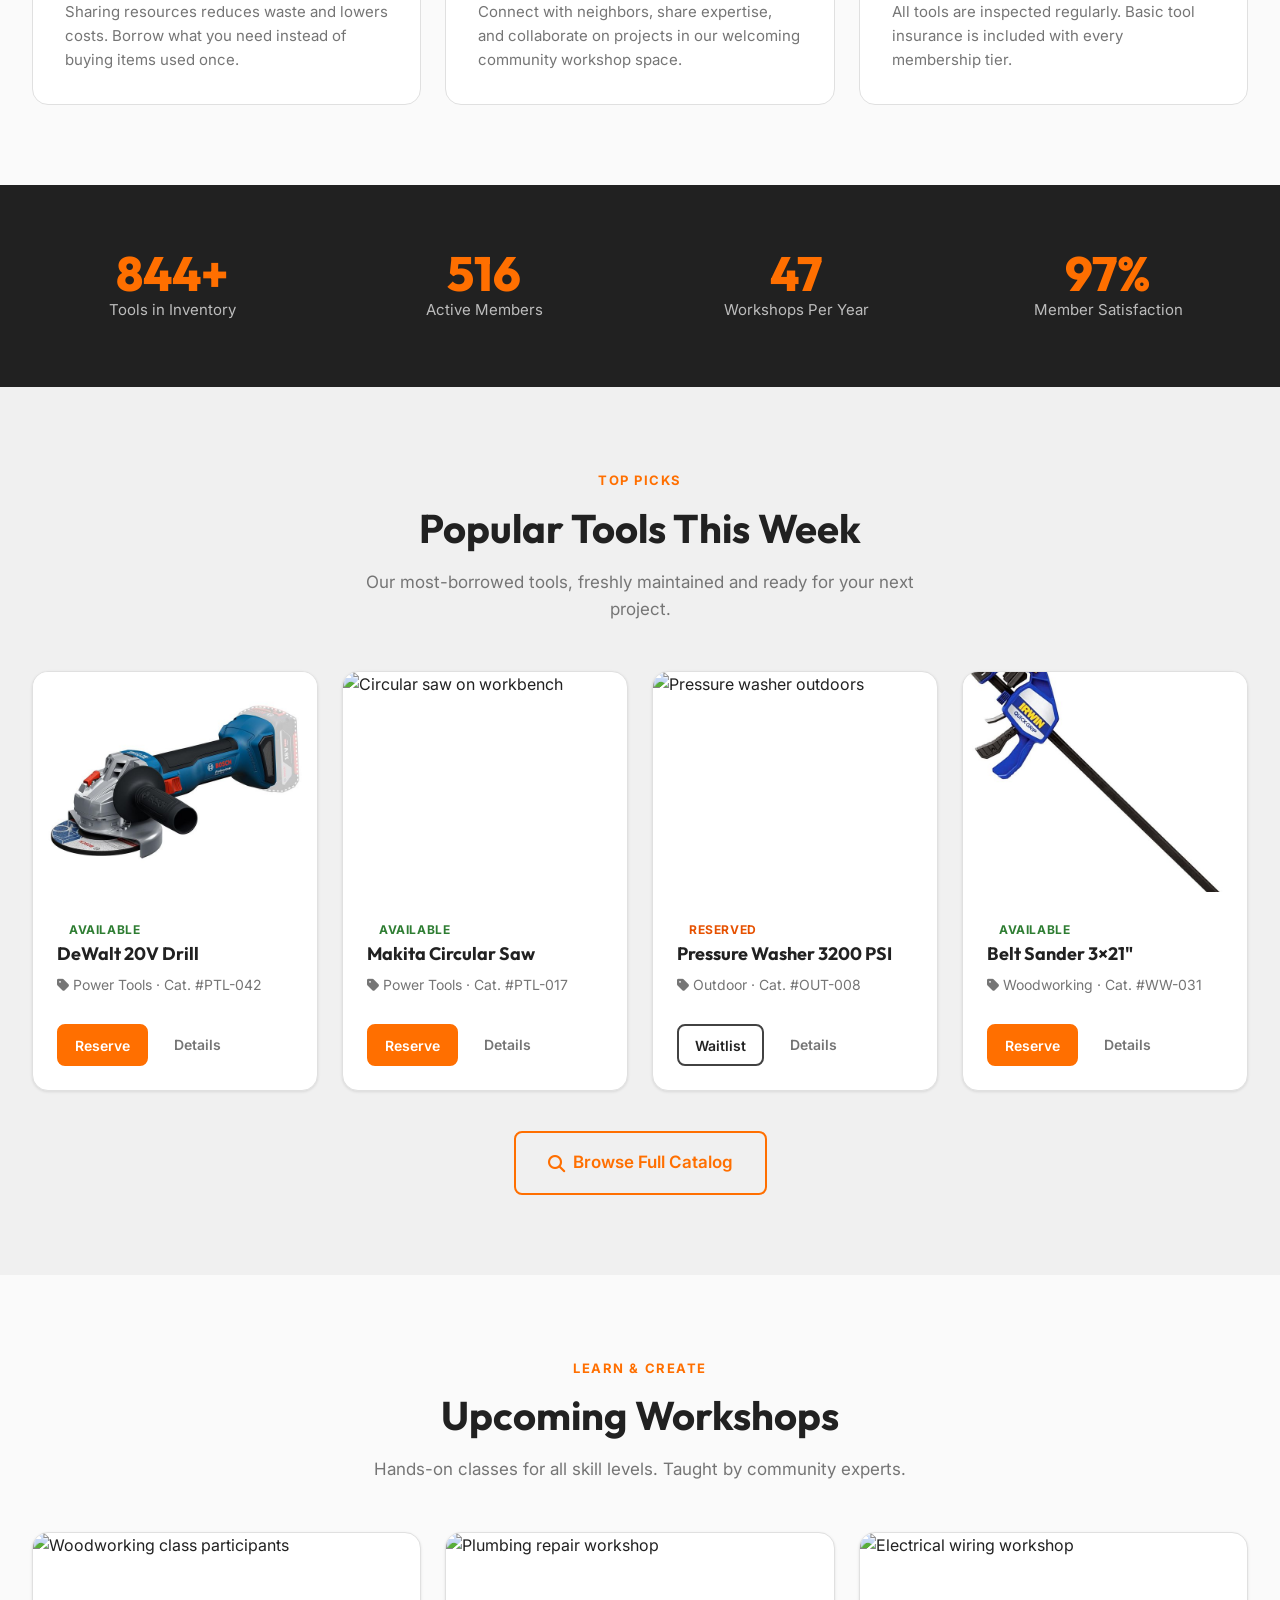
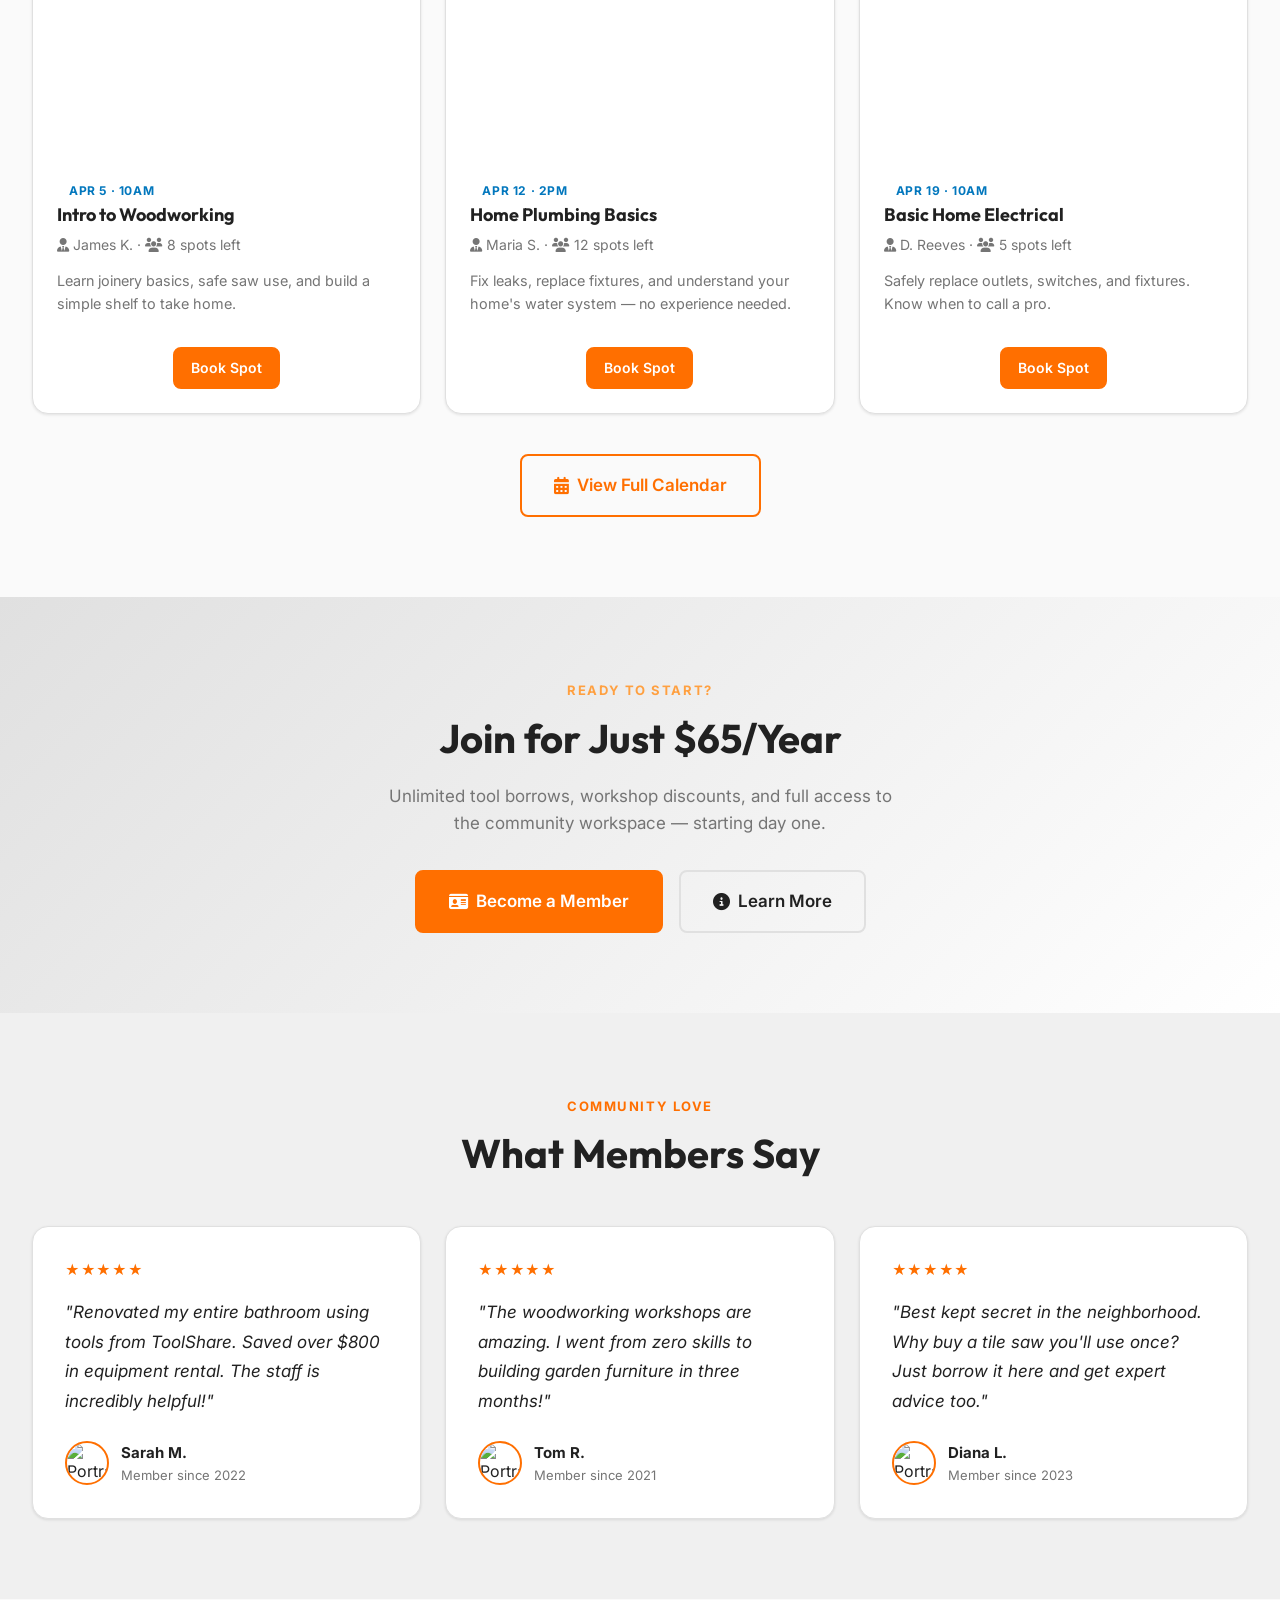
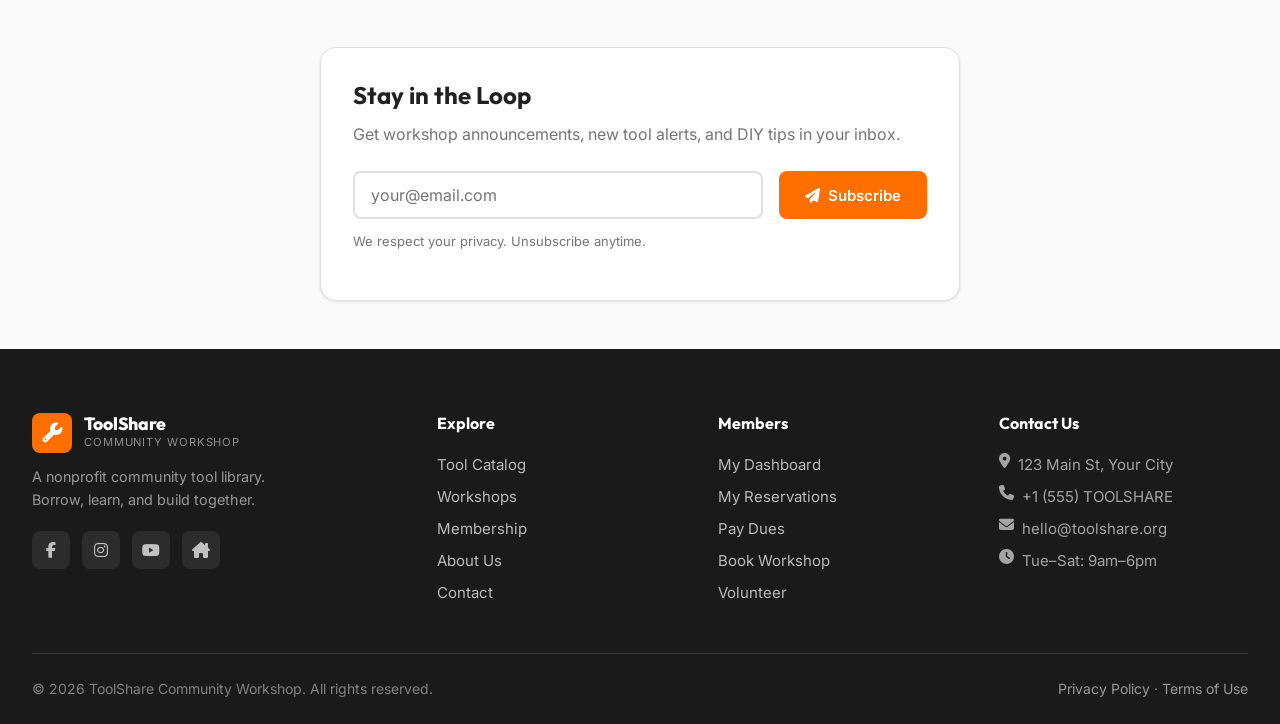
==== commit 51c07a5c: "correction updated" ====
--- a/index.html
+++ b/index.html
@@ -51,16 +51,16 @@
       <!-- Desktop Links -->
       <ul class="nav-links" role="list">
         <li class="dropdown">
-          <a href="#" class="active" aria-haspopup="true" aria-expanded="false">Home <i class="fa-solid fa-chevron-down" style="font-size:0.75em;margin-left:4px;"></i></a>
+          <a href="#" aria-haspopup="true" aria-expanded="false">Home <i class="fa-solid fa-chevron-down" style="font-size:0.75em;margin-left:4px;"></i></a>
           <ul class="dropdown-menu" aria-label="Home submenu">
-            <li><a href="index.html" class="active">Home 1</a></li>
+            <li><a href="index.html">Home 1</a></li>
             <li><a href="index2.html">Home 2</a></li>
           </ul>
         </li>
+        <li><a href="pages/about.html">About</a></li>
         <li><a href="pages/catalog.html">Tool Catalog</a></li>
         <li><a href="pages/workshops.html">Workshops</a></li>
         <li><a href="pages/membership.html">Membership</a></li>
-        <li><a href="pages/about.html">About</a></li>
         <li><a href="pages/contact.html">Contact</a></li>
       </ul>
       <!-- Controls -->
@@ -72,12 +72,8 @@
         <button class="icon-btn" id="rtlToggle" title="Switch to RTL" aria-label="Toggle RTL layout">
           <i class="fa-solid fa-right-left" aria-hidden="true"></i>
         </button>
-        <a href="pages/login.html" class="btn btn-ghost btn-sm hd">
-          <i class="fa-solid fa-right-to-bracket" aria-hidden="true"></i>Sign In
-        </a>
-        <a href="dashboard/user.html" class="btn btn-primary hd">
-          <i class="fa-solid fa-gauge" aria-hidden="true"></i>Dashboard
-        </a>
+        <a href="pages/login.html" class="btn btn-primary btn-sm hd"><i class="fa-solid fa-right-to-bracket" aria-hidden="true"></i>Sign In</a>
+        <a href="dashboard/user.html" class="btn btn-outline btn-sm hd"><i class="fa-solid fa-gauge" aria-hidden="true"></i>Dashboard</a>
         <button class="hamburger" id="hamburger" aria-expanded="false" aria-controls="navDrawer" aria-label="Open menu">
           <span></span><span></span><span></span>
         </button>
@@ -88,10 +84,10 @@
   <div class="nav-drawer" id="navDrawer" role="navigation" aria-label="Mobile navigation">
     <a href="index.html" class="active"><i class="fa-solid fa-house"></i> Home 1</a>
     <a href="index2.html"><i class="fa-solid fa-house"></i> Home 2</a>
+    <a href="pages/about.html"><i class="fa-solid fa-circle-info"></i> About</a>
     <a href="pages/catalog.html"><i class="fa-solid fa-toolbox"></i> Tool Catalog</a>
     <a href="pages/workshops.html"><i class="fa-solid fa-calendar-days"></i> Workshops</a>
     <a href="pages/membership.html"><i class="fa-solid fa-id-card"></i> Membership</a>
-    <a href="pages/about.html"><i class="fa-solid fa-circle-info"></i> About</a>
     <a href="pages/contact.html"><i class="fa-solid fa-envelope"></i> Contact</a>
     <a href="pages/login.html"><i class="fa-solid fa-right-to-bracket"></i> Sign In</a>
     <a href="dashboard/user.html"><i class="fa-solid fa-gauge"></i> Dashboard</a>
@@ -293,7 +289,9 @@
           <h3 class="card__title">Intro to Woodworking</h3>
           <p class="card__meta"><i class="fa-solid fa-user-tie" aria-hidden="true"></i> James K. · <i class="fa-solid fa-users" aria-hidden="true"></i> 8 spots left</p>
           <p style="font-size:.9rem;color:var(--color-text-muted);margin-bottom:var(--sp-4)">Learn joinery basics, safe saw use, and build a simple shelf to take home.</p>
-          <a href="pages/workshops.html" class="btn btn-primary btn-sm">Book Spot</a>
+          <div class="card__actions" style="justify-content:center">
+            <a href="pages/workshops.html" class="btn btn-primary btn-sm">Book Spot</a>
+          </div>
         </div>
       </article>
       <article class="card reveal">
@@ -304,7 +302,9 @@
           <h3 class="card__title">Home Plumbing Basics</h3>
           <p class="card__meta"><i class="fa-solid fa-user-tie" aria-hidden="true"></i> Maria S. · <i class="fa-solid fa-users" aria-hidden="true"></i> 12 spots left</p>
           <p style="font-size:.9rem;color:var(--color-text-muted);margin-bottom:var(--sp-4)">Fix leaks, replace fixtures, and understand your home's water system — no experience needed.</p>
-          <a href="pages/workshops.html" class="btn btn-primary btn-sm">Book Spot</a>
+          <div class="card__actions" style="justify-content:center">
+            <a href="pages/workshops.html" class="btn btn-primary btn-sm">Book Spot</a>
+          </div>
         </div>
       </article>
       <article class="card reveal">
@@ -315,7 +315,9 @@
           <h3 class="card__title">Basic Home Electrical</h3>
           <p class="card__meta"><i class="fa-solid fa-user-tie" aria-hidden="true"></i> D. Reeves · <i class="fa-solid fa-users" aria-hidden="true"></i> 5 spots left</p>
           <p style="font-size:.9rem;color:var(--color-text-muted);margin-bottom:var(--sp-4)">Safely replace outlets, switches, and fixtures. Know when to call a pro.</p>
-          <a href="pages/workshops.html" class="btn btn-primary btn-sm">Book Spot</a>
+          <div class="card__actions" style="justify-content:center">
+            <a href="pages/workshops.html" class="btn btn-primary btn-sm">Book Spot</a>
+          </div>
         </div>
       </article>
     </div>
--- a/assets/css/style.css
+++ b/assets/css/style.css
@@ -249,6 +249,7 @@
 .btn {
   display: inline-flex;
   align-items: center;
+  justify-content: center;
   gap: var(--sp-2);
   padding: var(--sp-3) var(--sp-6);
   border-radius: var(--radius-md);
@@ -372,22 +373,23 @@
 }
 
 .badge-available {
-  background: #E8F5E9;
-  color: #2E7D32
+  color: #2E7D32;
+  display:inline;
 }
 
 .badge-reserved {
-  background: #FFF3E0;
-  color: #E65100
+
+  color: #E65100;
+  display: inline;
 }
 
 .badge-unavailable {
-  background: #FFEBEE;
-  color: #C62828
+
+  color: #C62828;
 }
 
 .badge-upcoming {
-  background: #E3F2FD;
+
   color: #0277BD
 }
 
@@ -1742,6 +1744,27 @@
   }
 }
 
+/* 360px and 1024px alignment fixes */
+@media(max-width:360px) {
+  .navbar__inner { padding: 0 var(--sp-2); gap: var(--sp-2); }
+  .navbar__brand { gap: var(--sp-2); }
+  .navbar__name { font-size: 1rem; }
+  .navbar__logo { width: 32px; height: 32px; font-size: .9rem; }
+}
+
+@media(min-width: 1201px) {
+  .nav-links { gap: var(--sp-4); }
+}
+
+@media(min-width: 1024px) and (max-width: 1200px) {
+  .nav-links { gap: var(--sp-2); }
+  .nav-links a { padding: var(--sp-2) var(--sp-2); font-size: 0.9rem; }
+  .navbar__inner { padding-inline: var(--sp-4); }
+  .navbar__tagline { display: none; }
+  .nav-ctrls { gap: var(--sp-1); }
+  .nav-ctrls .btn { padding: var(--sp-2) var(--sp-3); font-size: 0.85rem; }
+}
+
 @media(min-width:640px) and (max-width:1023px) {
   .hd {
     display: none;
--- a/assets/css/dark-mode.css
+++ b/assets/css/dark-mode.css
@@ -4,18 +4,18 @@
    ============================================================ */
 
 [data-theme="dark"] {
-  --color-bg:          #121212;
-  --color-bg-alt:      #1E1E1E;
-  --color-surface:     #1E1E1E;
-  --color-border:      #333333;
-  --color-text:        #EEEEEE;
-  --color-text-muted:  #9E9E9E;
-  --color-text-inv:    #212121;
-  --color-primary:     #ffffff;
-  --color-secondary:   #BDBDBD;
-  --shadow-sm:   0 1px 3px rgba(0,0,0,.4);
-  --shadow-md:   0 4px 12px rgba(0,0,0,.5);
-  --shadow-lg:   0 8px 28px rgba(0,0,0,.6);
+  --color-bg: #121212;
+  --color-bg-alt: #1E1E1E;
+  --color-surface: #1E1E1E;
+  --color-border: #333333;
+  --color-text: #EEEEEE;
+  --color-text-muted: #9E9E9E;
+  --color-text-inv: #212121;
+  --color-primary: #ffffff;
+  --color-secondary: #BDBDBD;
+  --shadow-sm: 0 1px 3px rgba(0, 0, 0, .4);
+  --shadow-md: 0 4px 12px rgba(0, 0, 0, .5);
+  --shadow-lg: 0 8px 28px rgba(0, 0, 0, .6);
 }
 
 /* ── Navbar dark ── */
@@ -60,10 +60,21 @@
 }
 
 /* ── Badge tint adjustments ── */
-[data-theme="dark"] .badge-available   { background: #1B5E20; color: #A5D6A7; }
-[data-theme="dark"] .badge-reserved    { background: #BF360C; color: #FFCCBC; }
-[data-theme="dark"] .badge-unavailable { background: #B71C1C; color: #EF9A9A; }
-[data-theme="dark"] .badge-upcoming    { background: #01579B; color: #B3E5FC; }
+[data-theme="dark"] .badge-available {
+  color:  #1B5E20;
+}
+
+[data-theme="dark"] .badge-reserved {
+  color: #BF360C;
+}
+
+[data-theme="dark"] .badge-unavailable {
+  color: #B71C1C;
+}
+
+[data-theme="dark"] .badge-upcoming {
+  color: #01579B;
+}
 
 /* ── Cards & surfaces ── */
 [data-theme="dark"] .card,
@@ -75,26 +86,65 @@
 }
 
 [data-theme="dark"] .card__title,
-[data-theme="dark"] .card__meta { color: #CCCCCC; }
-
-[data-theme="dark"] .feature-card h3 { color: #EEEEEE; }
-[data-theme="dark"] .feature-card p   { color: #9E9E9E; }
+[data-theme="dark"] .card__meta {
+  color: #CCCCCC;
+}
+
+[data-theme="dark"] .feature-card h3 {
+  color: #EEEEEE;
+}
+
+[data-theme="dark"] .feature-card p {
+  color: #9E9E9E;
+}
 
 /* ── Filter bar ── */
-[data-theme="dark"] .filter-bar { background: #1E1E1E; border-color: #333333; }
+[data-theme="dark"] .filter-bar {
+  background: #1E1E1E;
+  border-color: #333333;
+}
 
 /* ── Calendar ── */
-[data-theme="dark"] .calendar        { border-color: #333333; }
-[data-theme="dark"] .cal-day-name    { background: #2A2A2A; color: #9E9E9E; }
-[data-theme="dark"] .cal-day         { border-color: #2A2A2A; color: #EEEEEE; }
-[data-theme="dark"] .cal-day:hover   { background: rgba(255,111,0,.15); }
+[data-theme="dark"] .calendar {
+  border-color: #333333;
+}
+
+[data-theme="dark"] .cal-day-name {
+  background: #2A2A2A;
+  color: #9E9E9E;
+}
+
+[data-theme="dark"] .cal-day {
+  border-color: #2A2A2A;
+  color: #EEEEEE;
+}
+
+[data-theme="dark"] .cal-day:hover {
+  background: rgba(255, 111, 0, .15);
+}
 
 /* ── Table ── */
-[data-theme="dark"] .table-wrap { background: #1E1E1E; border-color: #333333; }
-[data-theme="dark"] thead       { background: #252525; }
-[data-theme="dark"] th          { color: #9E9E9E; }
-[data-theme="dark"] td          { border-top-color: #2E2E2E; color: #CCCCCC; }
-[data-theme="dark"] tr:hover td { background: rgba(255,111,0,.06); }
+[data-theme="dark"] .table-wrap {
+  background: #1E1E1E;
+  border-color: #333333;
+}
+
+[data-theme="dark"] thead {
+  background: #252525;
+}
+
+[data-theme="dark"] th {
+  color: #9E9E9E;
+}
+
+[data-theme="dark"] td {
+  border-top-color: #2E2E2E;
+  color: #CCCCCC;
+}
+
+[data-theme="dark"] tr:hover td {
+  background: rgba(255, 111, 0, .06);
+}
 
 /* ── Form controls ── */
 [data-theme="dark"] .form-control {
@@ -102,138 +152,314 @@
   border-color: #3A3A3A;
   color: #EEEEEE;
 }
-[data-theme="dark"] .form-control::placeholder { color: #616161; }
-[data-theme="dark"] .form-control:focus        { border-color: var(--color-accent); box-shadow: 0 0 0 3px rgba(255,111,0,.18); }
-[data-theme="dark"] .form-label                { color: #CCCCCC; }
+
+[data-theme="dark"] .form-control::placeholder {
+  color: #616161;
+}
+
+[data-theme="dark"] .form-control:focus {
+  border-color: var(--color-accent);
+  box-shadow: 0 0 0 3px rgba(255, 111, 0, .18);
+}
+
+[data-theme="dark"] .form-label {
+  color: #CCCCCC;
+}
 
 /* ── Sidebar (catalog) ── */
 [data-theme="dark"] .sidebar {
   background: #1E1E1E;
   border-color: #2E2E2E;
 }
-[data-theme="dark"] .sidebar h3   { color: #EEEEEE; border-bottom-color: #2E2E2E; }
-[data-theme="dark"] .sidebar-group label { color: #CCCCCC; }
+
+[data-theme="dark"] .sidebar h3 {
+  color: #EEEEEE;
+  border-bottom-color: #2E2E2E;
+}
+
+[data-theme="dark"] .sidebar-group label {
+  color: #CCCCCC;
+}
 
 /* ── Modal ── */
-[data-theme="dark"] .modal             { background: #1E1E1E; }
-[data-theme="dark"] .modal__close      { background: #2A2A2A; color: #9E9E9E; }
-[data-theme="dark"] .modal__header h3  { color: #EEEEEE; }
+[data-theme="dark"] .modal {
+  background: #1E1E1E;
+}
+
+[data-theme="dark"] .modal__close {
+  background: #2A2A2A;
+  color: #9E9E9E;
+}
+
+[data-theme="dark"] .modal__header h3 {
+  color: #EEEEEE;
+}
 
 /* ── Toast ── */
-[data-theme="dark"] .toast { background: #1E1E1E; border-color: #333333; color: #EEEEEE; }
+[data-theme="dark"] .toast {
+  background: #1E1E1E;
+  border-color: #333333;
+  color: #EEEEEE;
+}
 
 /* ── Nav drawer ── */
-[data-theme="dark"] .nav-drawer { background: #1A1A1A; border-top-color: #2E2E2E; }
-[data-theme="dark"] .nav-drawer a { border-color: #2E2E2E; color: #CCCCCC; background: transparent; }
-[data-theme="dark"] .nav-drawer a:hover { background: var(--color-accent); color: #fff; border-color: var(--color-accent); }
+[data-theme="dark"] .nav-drawer {
+  background: #1A1A1A;
+  border-top-color: #2E2E2E;
+}
+
+[data-theme="dark"] .nav-drawer a {
+  border-color: #2E2E2E;
+  color: #CCCCCC;
+  background: transparent;
+}
+
+[data-theme="dark"] .nav-drawer a:hover {
+  background: var(--color-accent);
+  color: #fff;
+  border-color: var(--color-accent);
+}
 
 /* ── Heading colours ── */
 [data-theme="dark"] h1,
 [data-theme="dark"] h2,
 [data-theme="dark"] h3,
-[data-theme="dark"] h4 { color: #EEEEEE; }
+[data-theme="dark"] h4 {
+  color: #EEEEEE;
+}
 
 /* Hero headings stay white regardless of dark mode (they render over dark images) */
 [data-theme="dark"] .hero h1,
-[data-theme="dark"] .page-hero h1 { color: #fff; }
+[data-theme="dark"] .page-hero h1 {
+  color: #fff;
+}
+
 [data-theme="dark"] .hero p,
-[data-theme="dark"] .page-hero p  { color: rgba(255,255,255,.75); }
+[data-theme="dark"] .page-hero p {
+  color: rgba(255, 255, 255, .75);
+}
 
 /* ── Stats banner ── */
-[data-theme="dark"] .stats-banner    { background: #161616; }
-[data-theme="dark"] .stats-banner h2 { color: #EEEEEE; }
+[data-theme="dark"] .stats-banner {
+  background: #161616;
+}
+
+[data-theme="dark"] .stats-banner h2 {
+  color: #EEEEEE;
+}
 
 /* ── Section alt bg ── */
-[data-theme="dark"] .section-bg-alt { background: #181818; }
+[data-theme="dark"] .section-bg-alt {
+  background: #181818;
+}
 
 /* ── Feature icon ── */
 [data-theme="dark"] .feature-icon {
-  background: rgba(255,111,0,.12);
+  background: rgba(255, 111, 0, .12);
 }
 
 /* ── Skeleton ── */
 [data-theme="dark"] .skeleton {
-  background: linear-gradient(90deg,#2A2A2A 25%,#383838 50%,#2A2A2A 75%);
-  background-size:800px 100%;
+  background: linear-gradient(90deg, #2A2A2A 25%, #383838 50%, #2A2A2A 75%);
+  background-size: 800px 100%;
 }
 
 /* ── Chip ── */
-[data-theme="dark"] .chip { border-color: #3A3A3A; color: #9E9E9E; background: transparent; }
+[data-theme="dark"] .chip {
+  border-color: #3A3A3A;
+  color: #9E9E9E;
+  background: transparent;
+}
+
 [data-theme="dark"] .chip:hover,
-[data-theme="dark"] .chip.active { background: var(--color-accent); color: #fff; border-color: var(--color-accent); }
+[data-theme="dark"] .chip.active {
+  background: var(--color-accent);
+  color: #fff;
+  border-color: var(--color-accent);
+}
 
 /* ── Dashboard (shared) ── */
-[data-theme="dark"] .dash-sidebar    { background: #161616; border-color: #2E2E2E; }
-[data-theme="dark"] .dash-card       { background: #1E1E1E; border-color: #2E2E2E; }
-[data-theme="dark"] .dash-top        { background: #181818; border-color: #2E2E2E; }
+[data-theme="dark"] .dash-sidebar {
+  background: #161616;
+  border-color: #2E2E2E;
+}
+
+[data-theme="dark"] .dash-card {
+  background: #1E1E1E;
+  border-color: #2E2E2E;
+}
+
+[data-theme="dark"] .dash-top {
+  background: #181818;
+  border-color: #2E2E2E;
+}
 
 /* ── Footer dark override ── */
 /* Footer already uses a dark-by-default background (#1a1a1a) — keep it consistent */
-[data-theme="dark"] .footer          { background: #111111; }
-[data-theme="dark"] .footer h4       { color: #EEEEEE; }
-[data-theme="dark"] .footer__brand p { color: rgba(255,255,255,.45); }
-[data-theme="dark"] .footer__links a { color: rgba(255,255,255,.6); }
-[data-theme="dark"] .footer__bottom  { border-top-color: rgba(255,255,255,.1); }
-[data-theme="dark"] .footer__bottom p, [data-theme="dark"] .footer__bottom a { color: rgba(255,255,255,.4); }
+[data-theme="dark"] .footer {
+  background: #111111;
+}
+
+[data-theme="dark"] .footer h4 {
+  color: #EEEEEE;
+}
+
+[data-theme="dark"] .footer__brand p {
+  color: rgba(255, 255, 255, .45);
+}
+
+[data-theme="dark"] .footer__links a {
+  color: rgba(255, 255, 255, .6);
+}
+
+[data-theme="dark"] .footer__bottom {
+  border-top-color: rgba(255, 255, 255, .1);
+}
+
+[data-theme="dark"] .footer__bottom p,
+[data-theme="dark"] .footer__bottom a {
+  color: rgba(255, 255, 255, .4);
+}
 
 /* ── Membership / Tier cards in dark ── */
-[data-theme="dark"] .tier-card { background: #1E1E1E; border-color: #2E2E2E; }
-[data-theme="dark"] .tier-price { color: #EEEEEE; }
+[data-theme="dark"] .tier-card {
+  background: #1E1E1E;
+  border-color: #2E2E2E;
+}
+
+[data-theme="dark"] .tier-price {
+  color: #EEEEEE;
+}
+
 [data-theme="dark"] .tier-period,
-[data-theme="dark"] .tier-features li { color: #9E9E9E; }
-[data-theme="dark"] .tier-features li i { color: var(--color-accent); }
+[data-theme="dark"] .tier-features li {
+  color: #9E9E9E;
+}
+
+[data-theme="dark"] .tier-features li i {
+  color: var(--color-accent);
+}
 
 /* ── Testimonial cards ── */
-[data-theme="dark"] .testimonial-card          { background: #1E1E1E; border-color: #2E2E2E; }
-[data-theme="dark"] .testimonial-card blockquote { color: #CCCCCC; }
+[data-theme="dark"] .testimonial-card {
+  background: #1E1E1E;
+  border-color: #2E2E2E;
+}
+
+[data-theme="dark"] .testimonial-card blockquote {
+  color: #CCCCCC;
+}
 
 /* ── Theme toggle icon ── */
-#themeToggle .icon-moon { display: none; }
-[data-theme="dark"] #themeToggle .icon-sun  { display: none; }
-[data-theme="dark"] #themeToggle .icon-moon { display: inline; }
+#themeToggle .icon-moon {
+  display: none;
+}
+
+[data-theme="dark"] #themeToggle .icon-sun {
+  display: none;
+}
+
+[data-theme="dark"] #themeToggle .icon-moon {
+  display: inline;
+}
 
 /* ── Home v2 bento grid dark mode ── */
 [data-theme="dark"] .bento-c {
   background: #242424;
   color: #EEEEEE;
 }
+
 [data-theme="dark"] .bento-c .bento-tag,
 [data-theme="dark"] .bento-c .bento-h2,
-[data-theme="dark"] .bento-c .bento-p { color: #EEEEEE; }
+[data-theme="dark"] .bento-c .bento-p {
+  color: #EEEEEE;
+}
 
 [data-theme="dark"] .bento-g {
   background: #1E1E1E;
   border-color: #2E2E2E;
   color: #EEEEEE;
 }
+
 [data-theme="dark"] .bento-g .bento-tag,
 [data-theme="dark"] .bento-g .bento-h2,
-[data-theme="dark"] .bento-g .bento-p { color: #EEEEEE; }
+[data-theme="dark"] .bento-g .bento-p {
+  color: #EEEEEE;
+}
 
 /* ── Home v2 split content dark ── */
-[data-theme="dark"] .v2-split-content { background: #1A1A1A; }
-[data-theme="dark"] .v2-split-content h2 { color: #EEEEEE; }
-[data-theme="dark"] .v2-split-content p  { color: #9E9E9E; }
-[data-theme="dark"] .v2-wk-item { background: #212121; border-color: #2E2E2E; }
-[data-theme="dark"] .v2-wk-info strong { color: #EEEEEE; }
-[data-theme="dark"] .v2-wk-info span   { color: #616161; }
+[data-theme="dark"] .v2-split-content {
+  background: #1A1A1A;
+}
+
+[data-theme="dark"] .v2-split-content h2 {
+  color: #EEEEEE;
+}
+
+[data-theme="dark"] .v2-split-content p {
+  color: #9E9E9E;
+}
+
+[data-theme="dark"] .v2-wk-item {
+  background: #212121;
+  border-color: #2E2E2E;
+}
+
+[data-theme="dark"] .v2-wk-info strong {
+  color: #EEEEEE;
+}
+
+[data-theme="dark"] .v2-wk-info span {
+  color: #616161;
+}
 
 /* ── Home v2 tool card dark ── */
-[data-theme="dark"] .v2-tool-card { background: #1E1E1E; border-color: #2E2E2E; }
-[data-theme="dark"] .v2-tool-name { color: #EEEEEE; }
+[data-theme="dark"] .v2-tool-card {
+  background: #1E1E1E;
+  border-color: #2E2E2E;
+}
+
+[data-theme="dark"] .v2-tool-name {
+  color: #EEEEEE;
+}
 
 /* ── Page hero breadcrumb (stays readable on dark photos) ── */
-[data-theme="dark"] .page-hero .breadcrumb a { color: rgba(255,255,255,.5); }
-[data-theme="dark"] .page-hero .breadcrumb   { color: rgba(255,255,255,.4); }
+[data-theme="dark"] .page-hero .breadcrumb a {
+  color: rgba(255, 255, 255, .5);
+}
+
+[data-theme="dark"] .page-hero .breadcrumb {
+  color: rgba(255, 255, 255, .4);
+}
 
 /* ── Icon button dark ── */
-[data-theme="dark"] .icon-btn { color: #9E9E9E; }
-[data-theme="dark"] .icon-btn:hover { background: #252525; color: var(--color-accent); border-color: #333; }
+[data-theme="dark"] .icon-btn {
+  color: #9E9E9E;
+}
+
+[data-theme="dark"] .icon-btn:hover {
+  background: #252525;
+  color: var(--color-accent);
+  border-color: #333;
+}
 
 /* ── Button secondary dark ── */
-[data-theme="dark"] .btn-secondary { color: #CCCCCC; border-color: #444; }
-[data-theme="dark"] .btn-secondary:hover { background: #333; color: #EEEEEE; }
+[data-theme="dark"] .btn-secondary {
+  color: #CCCCCC;
+  border-color: #444;
+}
+
+[data-theme="dark"] .btn-secondary:hover {
+  background: #333;
+  color: #EEEEEE;
+}
 
 /* ── Button ghost dark ── */
-[data-theme="dark"] .btn-ghost { color: #9E9E9E; }
-[data-theme="dark"] .btn-ghost:hover { background: #252525; color: #EEEEEE; }
+[data-theme="dark"] .btn-ghost {
+  color: #9E9E9E;
+}
+
+[data-theme="dark"] .btn-ghost:hover {
+  background: #252525;
+  color: #EEEEEE;
+}
